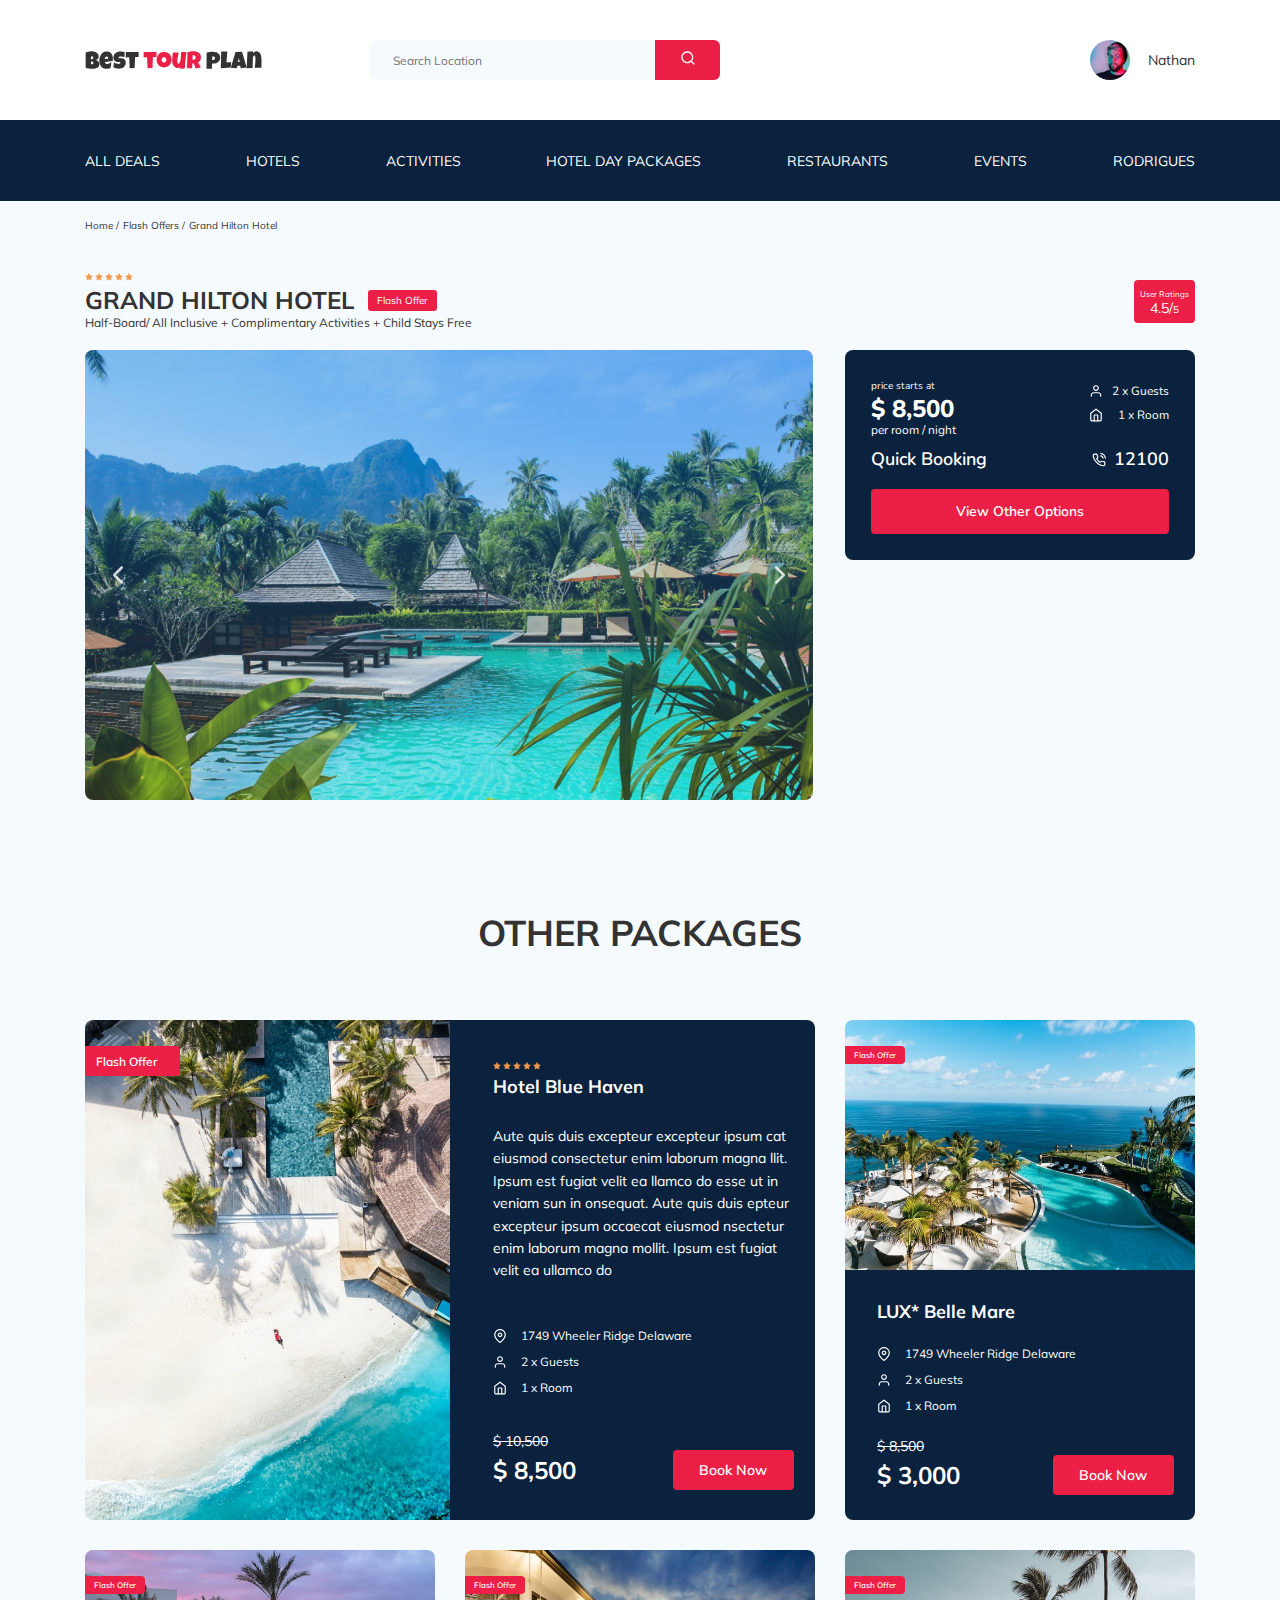
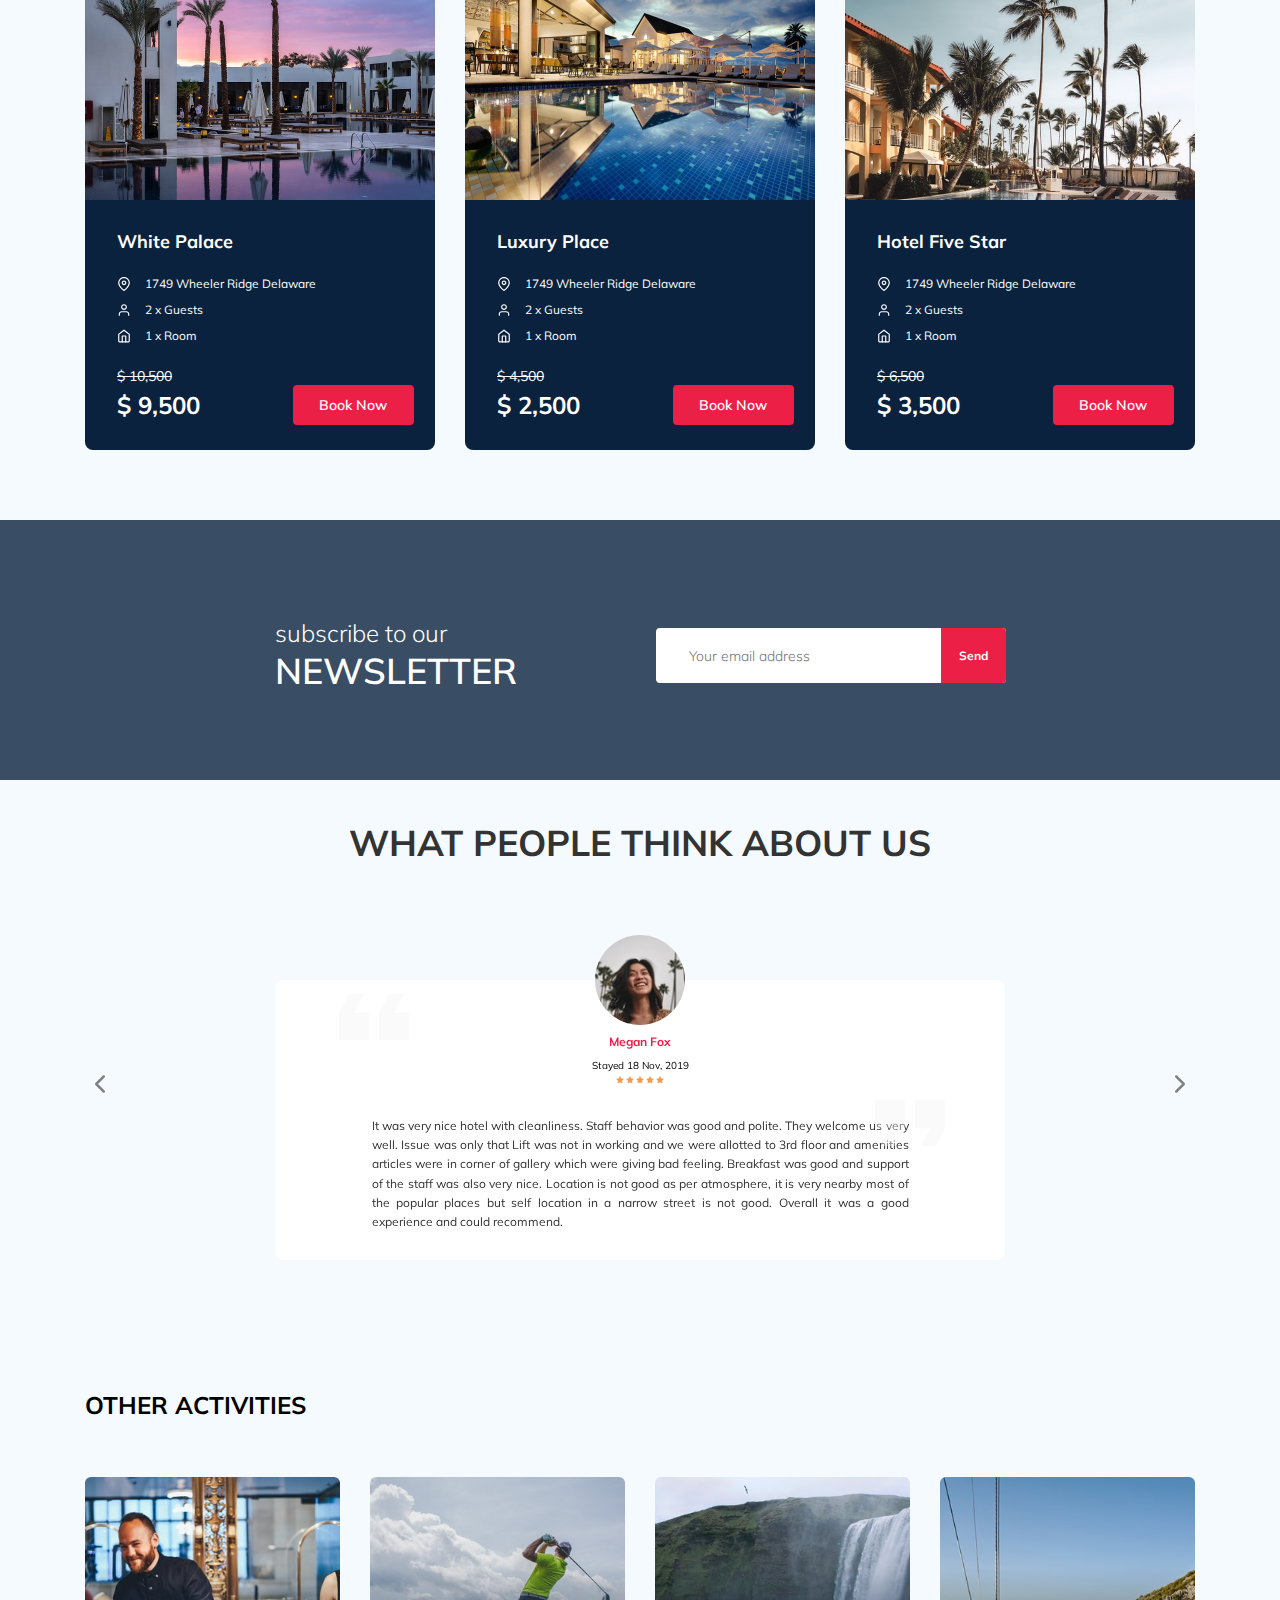
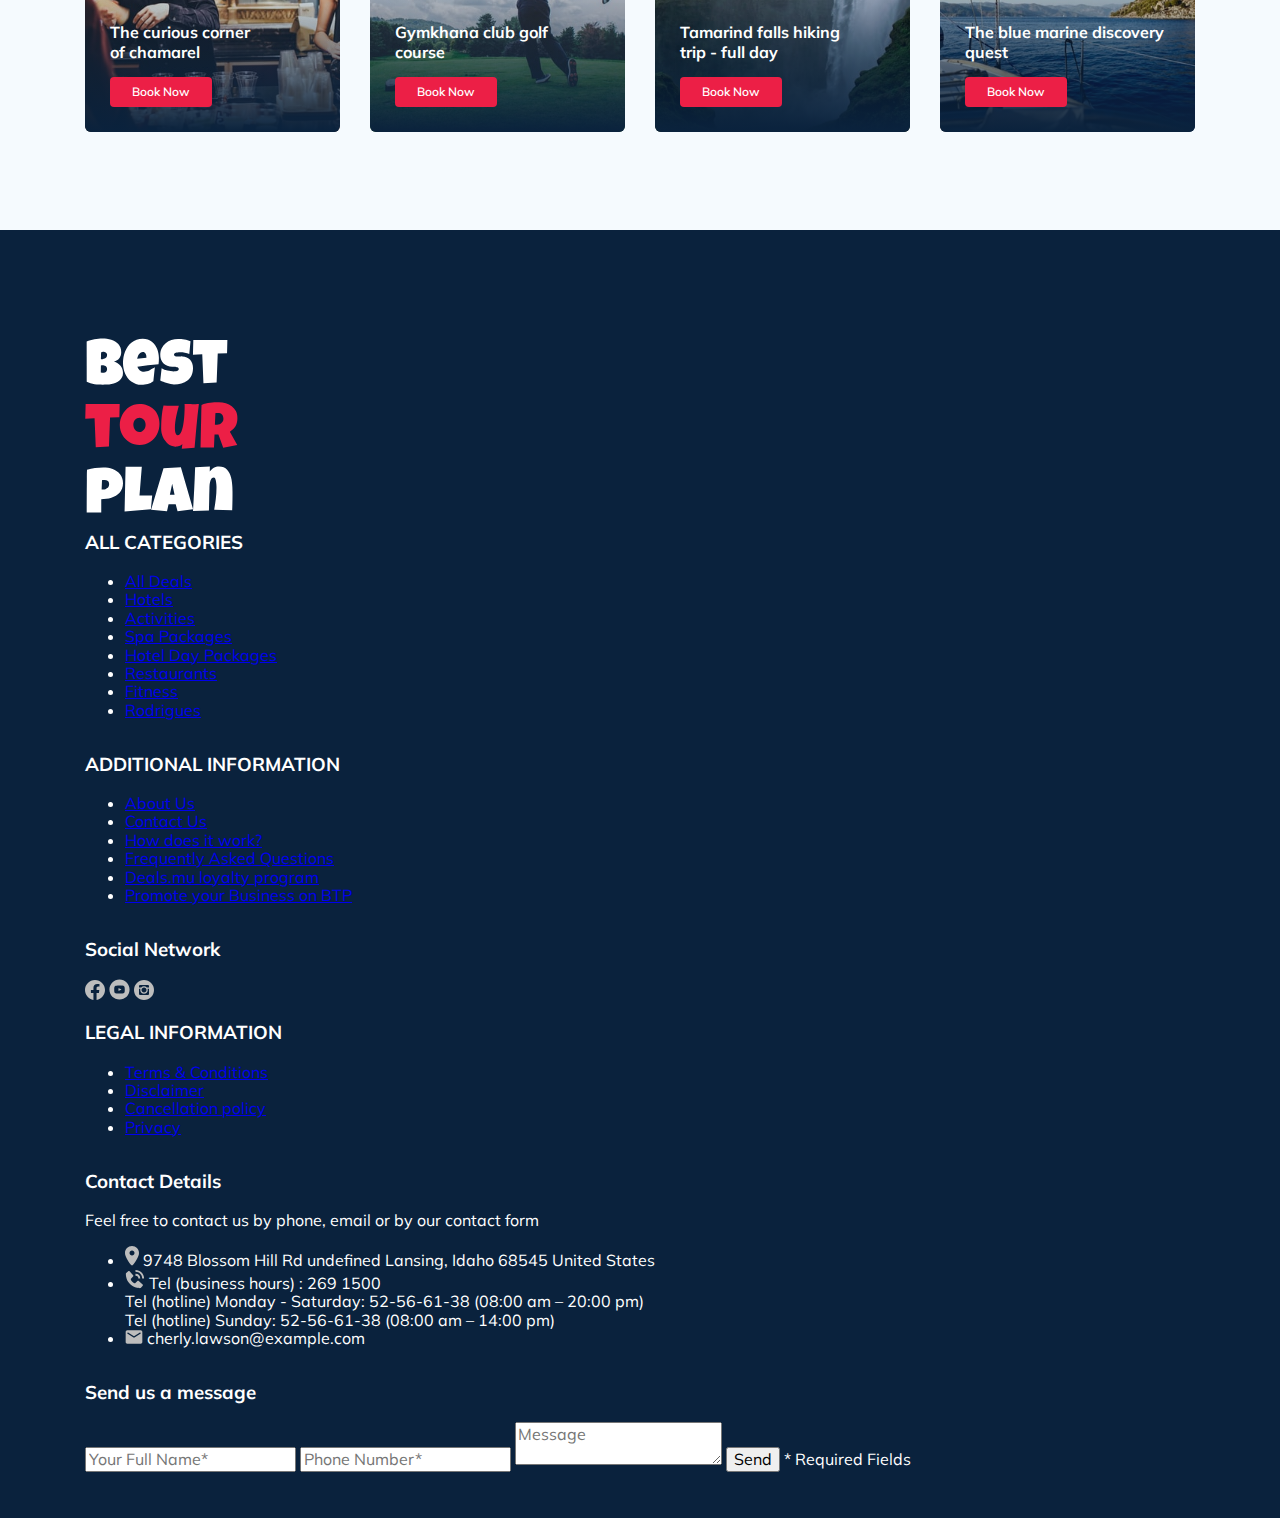
==== index.html @ 9439c0d5 "create: hoverable menu links on desktop" ====
<!DOCTYPE html>
<html lang="en">
  <head>
    <meta charset="UTF-8" />
    <meta name="viewport" content="width=device-width, initial-scale=1.0" />
    <title>Best Tour Plan - Hotel Booking</title>
    <link rel="preconnect" href="https://fonts.gstatic.com" />
    <link
      href="https://fonts.googleapis.com/css2?family=Mulish:wght@400;600;700&family=Nunito:wght@400;600;700;800&display=swap"
      rel="stylesheet"
    />
    <link rel="stylesheet" href="./css/swiper-bundle.min.css" />
    <link rel="stylesheet" href="./css/style.min.css" />
  </head>
  <body>
    <header class="navbar navbar_mobile_fixed">
      <div class="container">
        <div class="navbar-top">
          <a href="#" class="logo">
            <img
              src="./img/horizontal-logo.svg"
              alt="Logo: Best tour plan"
              class="logo__img"
            />
          </a>

          <form action="#" class="search navbar__search navbar__search_mobile_hidden">
            <input
              type="text"
              class="search__input"
              placeholder="Search Location"
            />
            <button class="search__button">
              <img src="./img/search.svg" alt="Icon: search" />
            </button>
          </form>

          <a href="#" class="user navbar__user navbar__user_mobile_hidden">
            <img
              src="./img/user-avatar.jpg"
              alt="avatar: Nathan"
              class="user__avatar"
            />
            <span class="user__name">Nathan</span>
          </a>
          <!-- /.user -->

          <button class="menu-button navbar-top__menu-button">
            <span class="menu-button__line"></span>
            <span class="menu-button__line"></span>
            <span class="menu-button__line"></span>
          </button>
        </div>
        <!-- /.navbar-top -->
      </div>
      <!-- /.container -->

      <div class="navbar-bottom">
        <div class="container">
          <ul class="navbar-menu">
            <li class="navbar-menu__item navbar-menu__item_mobile_visible">
              <a href="#" class="user navbar__user navbar__user_mobile_visible">
                <img
                  src="./img/user-avatar.jpg"
                  alt="avatar: Nathan"
                  class="user__avatar"
                />
                <span class="user__name">Nathan</span>
              </a>
            </li>
            <li class="navbar-menu__item navbar-menu__item_mobile_visible">
              <form action="#" class="search navbar__search navbar__search_mobile_visible">
                <input
                  type="text"
                  class="search__input"
                  placeholder="Search Location"
                />
                <button class="search__button">
                  <img src="./img/search.svg" alt="Icon: search" />
                </button>
              </form>
            </li>
            <li class="navbar-menu__item navbar-menu__item_hoverable">
              <a href="#" class="navbar-menu__link">All Deals</a>
            </li>
            <li class="navbar-menu__item navbar-menu__item_hoverable">
              <a href="#" class="navbar-menu__link">Hotels</a>
            </li>
            <li class="navbar-menu__item navbar-menu__item_hoverable">
              <a href="#" class="navbar-menu__link">Activities</a>
            </li>
            <li class="navbar-menu__item navbar-menu__item_hoverable">
              <a href="#" class="navbar-menu__link">Hotel Day Packages</a>
            </li>
            <li class="navbar-menu__item navbar-menu__item_hoverable">
              <a href="#" class="navbar-menu__link">Restaurants</a>
            </li>
            <li class="navbar-menu__item navbar-menu__item_hoverable">
              <a href="#" class="navbar-menu__link">Events</a>
            </li>
            <li class="navbar-menu__item navbar-menu__item_hoverable">
              <a href="#" class="navbar-menu__link">Rodrigues</a>
            </li>
          </ul>
        </div>
        <!-- /.container -->
      </div>
      <!-- /.navbar-bottom -->
    </header>

    <nav class="breadcrumb">
      <div class="container">
        <ul class="breadcrumb-list">
          <li class="breadcrumb-list__item">
            <a href="#" class="breadcrumb-list__link">Home</a>
          </li>
          <li class="breadcrumb-list__item">
            <a href="#" class="breadcrumb-list__link">Flash Offers</a>
          </li>
          <li class="breadcrumb-list__item">Grand Hilton Hotel</li>
        </ul>
      </div>
      <!-- /.container -->
    </nav>
    <!-- /.breadcrumb -->
    <section class="hotel">
      <div class="container">
        <div class="hotel-info">
          <div class="hotel-info__text">
            <div class="hotel-wrapper">
              <div class="stars hotel__stars">
                <img class="star" src="./img/star.svg" alt="star" />
                <img class="star" src="./img/star.svg" alt="star" />
                <img class="star" src="./img/star.svg" alt="star" />
                <img class="star" src="./img/star.svg" alt="star" />
                <img class="star" src="./img/star.svg" alt="star" />
              </div>
              <h1 class="hotel-name hotel-info__name">GRAND HILTON HOTEL</h1>
              <span class="offer hotel-info__offer">Flash Offer</span>
            </div>
            <!-- /.hotel-wrapper -->
            <p class="hotel-description hotel-info__description">
              Half-Board/ All Inclusive + Complimentary Activities + Child Stays
              Free
            </p>
          </div>
          <!-- /.hotel-info__text -->
          <div class="rating hotel-info__rating">
            <span class="rating__text">User Ratings</span>
            <span class="rating__counter">
              4.5/<span class="rating__counter-total">5</span>
            </span>
          </div>
          <!-- /.hotel-info__rating -->
        </div>
        <!-- /.hotel-info -->
        <div class="hotel-grid">
          <div class="swiper-container hotel-slider">
            <div class="swiper-wrapper">
              <div class="swiper-slide hotel-slider__item">
                <img
                  class="hotel-slider__item-img"
                  src="./img/hotel-slider/slide-1.jpg"
                  alt="slide"
                />
              </div>
              <div class="swiper-slide hotel-slider__item">
                <img
                  class="hotel-slider__item-img"
                  src="./img/hotel-slider/slide-2.jpg"
                  alt="slide"
                />
              </div>
              <div class="swiper-slide hotel-slider__item">
                <img
                  class="hotel-slider__item-img"
                  src="./img/hotel-slider/slide-3.jpg"
                  alt="slide"
                />
              </div>
              <div class="swiper-slide hotel-slider__item">
                <img
                  class="hotel-slider__item-img"
                  src="./img/hotel-slider/slide-4.jpg"
                  alt="slide"
                />
              </div>
              <div class="swiper-slide hotel-slider__item">
                <img
                  class="hotel-slider__item-img"
                  src="./img/hotel-slider/slide-5.jpg"
                  alt="slide"
                />
              </div>
              <div class="swiper-slide hotel-slider__item">
                <img
                  class="hotel-slider__item-img"
                  src="./img/hotel-slider/slide-6.jpg"
                  alt="slide"
                />
              </div>
            </div>
            <!-- /.swiper-wrapper -->

            <button
              class="hotel-slider__button hotel-slider__button-prev"
            ></button>
            <button
              class="hotel-slider__button hotel-slider__button-next"
            ></button>
          </div>
          <!-- /.swiper-container -->
          <div class="hotel-right">
            <div class="booking">
              <div class="booking__info">
                <div class="booking__price">
                  <span class="booking__start">price starts at</span>
                  <strong class="booking__pricetag">$ 8,500</strong>
                  <span class="booking__per-room">per room / night</span>
                </div>
                <!-- /.booking-price -->
                <div class="booking__room">
                  <div class="booking__text">
                    <img
                      src="./img/user.svg"
                      alt="Icon: user"
                      class="booking__icon"
                    />
                    <span class="booking__description">2 x Guests</span>
                  </div>
                  <div class="booking__text">
                    <img
                      src="./img/home.svg"
                      alt="Icon: home"
                      class="booking__icon"
                    />
                    <span class="booking__description">1 x Room</span>
                  </div>
                </div>
                <!-- /.booking__room -->
              </div>
              <!-- /.booking__info -->
              <div class="booking__call-center">
                <span class="booking__heading">Quick Booking</span>
                <a class="booking__number" href="tel:12100">
                  <img src="./img/phone-call.svg" alt="Icon: phone" />
                  <span class="booking__num">12100</span>
                </a>
              </div>
              <!-- /.booking__call-center -->
              <button class="button booking__button">View Other Options</button>
            </div>
            <!-- /.booking -->
            <div class="map">
              <iframe
                class="map__frame"
                src="https://www.google.com/maps/embed?pb=!1m18!1m12!1m3!1d71614.91237402848!2d37.50552179828468!3d55.880604190937156!2m3!1f0!2f0!3f0!3m2!1i1024!2i768!4f13.1!3m3!1m2!1s0x46b5481b0f9c9949%3A0x1aa05ec2e60a61bf!2sDoubleTree%20by%20Hilton%20Hotel%20Moscow%20-%20Marina!5e0!3m2!1sru!2sru!4v1606244292845!5m2!1sru!2sru"
                allowfullscreen=""
                aria-hidden="false"
                tabindex="0"
              ></iframe>
            </div>
            <!-- /.map -->
          </div>
          <!-- /.hotel-right -->
        </div>
      </div>
      <!-- /.container -->
    </section>

    <section class="packages">
      <div class="container">
        <h2 class="packages__title">Other Packages</h2>
        <div class="packages__grid">
          <div class="package">
            <div class="package__view">
              <img
                src="./img/packages/package-1.jpg"
                alt="Image: package"
                class="package__image"
              />
            </div>
            <div class="package__info">
              <div class="package__top">
                <div class="stars package__stars">
                  <img class="star" src="./img/star.svg" alt="star" />
                  <img class="star" src="./img/star.svg" alt="star" />
                  <img class="star" src="./img/star.svg" alt="star" />
                  <img class="star" src="./img/star.svg" alt="star" />
                  <img class="star" src="./img/star.svg" alt="star" />
                </div>
                <!-- /.stars package__stars -->
                <h3 class="package__title">Hotel Blue Haven</h3>
                <p class="package__description">
                  Aute quis duis excepteur excepteur ipsum cat eiusmod
                  consectetur enim laborum magna llit. Ipsum est fugiat velit ea
                  llamco do esse ut in veniam sun in onsequat. Aute quis duis
                  epteur excepteur ipsum occaecat eiusmod nsectetur enim laborum
                  magna mollit. Ipsum est fugiat velit ea ullamco do
                </p>
              </div>
              <!-- /.package__top -->
              <div class="package__bottom">
                <div class="package__properties">
                  <div class="property">
                    <img
                      src="./img/map-pin.svg"
                      alt="Icon: map-pin"
                      class="property__icon"
                    />
                    <span class="property__description"
                      >1749 Wheeler Ridge Delaware</span
                    >
                  </div>
                  <div class="property">
                    <img
                      src="./img/user.svg"
                      alt="Icon: user"
                      class="property__icon"
                    />
                    <span class="property__description">2 x Guests</span>
                  </div>
                  <div class="property">
                    <img
                      src="./img/home.svg"
                      alt="Icon: home"
                      class="property__icon"
                    />
                    <span class="property__description">1 x Room</span>
                  </div>
                </div>
                <!-- /.package__properties -->
                <div class="package__prices">
                  <span class="package__pricetag-old">$ 10,500</span>
                  <span class="package__pricetag-new">$ 8,500</span>
                </div>
                <!-- /.package__prices -->
                <button class="package__button">Book Now</button>
              </div>
              <!-- /.package__bottom -->
            </div>
            <!-- /.package__info -->
            <span class="package__offer">Flash Offer</span>
          </div>
          <!-- /.package -->
          <div class="package">
            <div class="package__view package__view_small">
              <img
                src="./img/packages/package-2.jpg"
                alt="Image: package"
                class="package__image"
              />
            </div>
            <div class="package__info package__info_small">
              <div class="package__top">
                <div class="stars package__stars package__stars_small">
                  <img class="star" src="./img/star.svg" alt="star" />
                  <img class="star" src="./img/star.svg" alt="star" />
                  <img class="star" src="./img/star.svg" alt="star" />
                  <img class="star" src="./img/star.svg" alt="star" />
                  <img class="star" src="./img/star.svg" alt="star" />
                </div>
                <!-- /.stars package__stars -->
                <h3 class="package__title package__title_small">
                  LUX* Belle Mare
                </h3>
                <p class="package__description package__description_small">
                  some example text
                </p>
              </div>
              <!-- /.package__top -->
              <div class="package__bottom">
                <div class="package__properties package__properties_small">
                  <div class="property">
                    <img
                      src="./img/map-pin.svg"
                      alt="Icon: map-pin"
                      class="property__icon"
                    />
                    <span class="property__description"
                      >1749 Wheeler Ridge Delaware</span
                    >
                  </div>
                  <div class="property">
                    <img
                      src="./img/user.svg"
                      alt="Icon: user"
                      class="property__icon"
                    />
                    <span class="property__description">2 x Guests</span>
                  </div>
                  <div class="property">
                    <img
                      src="./img/home.svg"
                      alt="Icon: home"
                      class="property__icon"
                    />
                    <span class="property__description">1 x Room</span>
                  </div>
                </div>
                <!-- /.package__properties -->
                <div class="package__prices">
                  <span class="package__pricetag-old">$ 8,500</span>
                  <span class="package__pricetag-new">$ 3,000</span>
                </div>
                <!-- /.package__prices -->
                <button class="package__button">Book Now</button>
              </div>
              <!-- /.package__bottom -->
            </div>
            <!-- /.package__info -->
            <span class="package__offer package__offer_small">Flash Offer</span>
          </div>
          <!-- /.package -->
          <div class="package">
            <div class="package__view package__view_small">
              <img
                src="./img/packages/package-3.jpg"
                alt="Image: package"
                class="package__image"
              />
            </div>
            <div class="package__info package__info_small">
              <div class="package__top">
                <div class="stars package__stars package__stars_small">
                  <img class="star" src="./img/star.svg" alt="star" />
                  <img class="star" src="./img/star.svg" alt="star" />
                  <img class="star" src="./img/star.svg" alt="star" />
                  <img class="star" src="./img/star.svg" alt="star" />
                  <img class="star" src="./img/star.svg" alt="star" />
                </div>
                <!-- /.stars package__stars -->
                <h3 class="package__title package__title_small">
                  White Palace
                </h3>
                <p class="package__description package__description_small">
                  some example text
                </p>
              </div>
              <!-- /.package__top -->
              <div class="package__bottom">
                <div class="package__properties package__properties_small">
                  <div class="property">
                    <img
                      src="./img/map-pin.svg"
                      alt="Icon: map-pin"
                      class="property__icon"
                    />
                    <span class="property__description"
                      >1749 Wheeler Ridge Delaware</span
                    >
                  </div>
                  <div class="property">
                    <img
                      src="./img/user.svg"
                      alt="Icon: user"
                      class="property__icon"
                    />
                    <span class="property__description">2 x Guests</span>
                  </div>
                  <div class="property">
                    <img
                      src="./img/home.svg"
                      alt="Icon: home"
                      class="property__icon"
                    />
                    <span class="property__description">1 x Room</span>
                  </div>
                </div>
                <!-- /.package__properties -->
                <div class="package__prices">
                  <span class="package__pricetag-old">$ 10,500</span>
                  <span class="package__pricetag-new">$ 9,500</span>
                </div>
                <!-- /.package__prices -->
                <button class="package__button">Book Now</button>
              </div>
              <!-- /.package__bottom -->
            </div>
            <!-- /.package__info -->
            <span class="package__offer package__offer_small">Flash Offer</span>
          </div>
          <!-- /.package -->
          <div class="package">
            <div class="package__view package__view_small">
              <img
                src="./img/packages/package-4.jpg"
                alt="Image: package"
                class="package__image"
              />
            </div>
            <div class="package__info package__info_small">
              <div class="package__top">
                <div class="stars package__stars package__stars_small">
                  <img class="star" src="./img/star.svg" alt="star" />
                  <img class="star" src="./img/star.svg" alt="star" />
                  <img class="star" src="./img/star.svg" alt="star" />
                  <img class="star" src="./img/star.svg" alt="star" />
                  <img class="star" src="./img/star.svg" alt="star" />
                </div>
                <!-- /.stars package__stars -->
                <h3 class="package__title package__title_small">
                  Luxury Place
                </h3>
                <p class="package__description package__description_small">
                  some example text
                </p>
              </div>
              <!-- /.package__top -->
              <div class="package__bottom">
                <div class="package__properties package__properties_small">
                  <div class="property">
                    <img
                      src="./img/map-pin.svg"
                      alt="Icon: map-pin"
                      class="property__icon"
                    />
                    <span class="property__description"
                      >1749 Wheeler Ridge Delaware</span
                    >
                  </div>
                  <div class="property">
                    <img
                      src="./img/user.svg"
                      alt="Icon: user"
                      class="property__icon"
                    />
                    <span class="property__description">2 x Guests</span>
                  </div>
                  <div class="property">
                    <img
                      src="./img/home.svg"
                      alt="Icon: home"
                      class="property__icon"
                    />
                    <span class="property__description">1 x Room</span>
                  </div>
                </div>
                <!-- /.package__properties -->
                <div class="package__prices">
                  <span class="package__pricetag-old">$ 4,500</span>
                  <span class="package__pricetag-new">$ 2,500</span>
                </div>
                <!-- /.package__prices -->
                <button class="package__button">Book Now</button>
              </div>
              <!-- /.package__bottom -->
            </div>
            <!-- /.package__info -->
            <span class="package__offer package__offer_small">Flash Offer</span>
          </div>
          <!-- /.package -->
          <div class="package">
            <div class="package__view package__view_small">
              <img
                src="./img/packages/package-5.jpg"
                alt="Image: package"
                class="package__image"
              />
            </div>
            <div class="package__info package__info_small">
              <div class="package__top">
                <div class="stars package__stars package__stars_small">
                  <img class="star" src="./img/star.svg" alt="star" />
                  <img class="star" src="./img/star.svg" alt="star" />
                  <img class="star" src="./img/star.svg" alt="star" />
                  <img class="star" src="./img/star.svg" alt="star" />
                  <img class="star" src="./img/star.svg" alt="star" />
                </div>
                <!-- /.stars package__stars -->
                <h3 class="package__title package__title_small">
                  Hotel Five Star
                </h3>
                <p class="package__description package__description_small">
                  some example text
                </p>
              </div>
              <!-- /.package__top -->
              <div class="package__bottom">
                <div class="package__properties package__properties_small">
                  <div class="property">
                    <img
                      src="./img/map-pin.svg"
                      alt="Icon: map-pin"
                      class="property__icon"
                    />
                    <span class="property__description"
                      >1749 Wheeler Ridge Delaware</span
                    >
                  </div>
                  <div class="property">
                    <img
                      src="./img/user.svg"
                      alt="Icon: user"
                      class="property__icon"
                    />
                    <span class="property__description">2 x Guests</span>
                  </div>
                  <div class="property">
                    <img
                      src="./img/home.svg"
                      alt="Icon: home"
                      class="property__icon"
                    />
                    <span class="property__description">1 x Room</span>
                  </div>
                </div>
                <!-- /.package__properties -->
                <div class="package__prices">
                  <span class="package__pricetag-old">$ 6,500</span>
                  <span class="package__pricetag-new">$ 3,500</span>
                </div>
                <!-- /.package__prices -->
                <button class="package__button">Book Now</button>
              </div>
              <!-- /.package__bottom -->
            </div>
            <!-- /.package__info -->
            <span class="package__offer package__offer_small">Flash Offer</span>
          </div>
          <!-- /.package -->
        </div>
        <!-- /.packages-grid -->
      </div>
      <!-- /.container -->
    </section>

    <section
      class="newsletter"
      data-parallax="scroll"
      data-image-src="./img/newsletter-bg.jpg"
    >
      <div class="newsletter-wrapper">
        <h2 class="newsletter-title">
          subscribe to our
          <span class="newsletter-title__strong">Newsletter</span>
        </h2>

        <form action="#" class="subscribe newsletter__subscribe">
          <input
            type="text"
            class="subscribe__input"
            placeholder="Your email address"
          />
          <button class="subscribe__button">Send</button>
        </form>
      </div>
      <!-- /.newsletter-wrapper -->
    </section>

    <section class="reviews">
      <div class="container">
        <h2 class="reviews__title">What people think about us</h2>
        <div class="swiper-container reviews-slider">
          <div class="swiper-wrapper">
            <div class="swiper-slide">
              <div class="reviews-slider__item">
                <div class="reviews-slider__profile">
                  <img
                    src="./img/reviews-avatars/review-avatar-1.jpg"
                    alt="Photo: Megan Fox"
                    class="reviews-slider__avatar"
                  />
                  <h3 class="reviews-slider__username">Megan Fox</h3>
                  <span class="reviews-slider__date">Stayed 18 Nov, 2019</span>
                  <div class="reviews-slider__rating">
                    <img class="star" src="./img/star.svg" alt="star" />
                    <img class="star" src="./img/star.svg" alt="star" />
                    <img class="star" src="./img/star.svg" alt="star" />
                    <img class="star" src="./img/star.svg" alt="star" />
                    <img class="star" src="./img/star.svg" alt="star" />
                  </div>
                  <!-- /.reviews-slider__rating -->
                </div>
                <!-- /.reviews-slider__profile -->
                <p class="reviews-slider__text">
                  It was very nice hotel with cleanliness. Staff behavior was
                  good and polite. They welcome us very well. Issue was only
                  that Lift was not in working and we were allotted to 3rd floor
                  and amenities articles were in corner of gallery which were
                  giving bad feeling. Breakfast was good and support of the
                  staff was also very nice. Location is not good as per
                  atmosphere, it is very nearby most of the popular places but
                  self location in a narrow street is not good. Overall it was a
                  good experience and could recommend.
                </p>
              </div>
              <!-- /.reviews-slider__item -->
            </div>
            <!-- /.swiper-slide -->
            <div class="swiper-slide">
              <div class="reviews-slider__item">
                <div class="reviews-slider__profile">
                  <img
                    src="./img/reviews-avatars/review-avatar-2.jpg"
                    alt="Photo: John Doe"
                    class="reviews-slider__avatar"
                  />
                  <h3 class="reviews-slider__username">John Doe</h3>
                  <span class="reviews-slider__date">Stayed 19 Jan, 1879</span>
                  <div class="reviews-slider__rating">
                    <img class="star" src="./img/star.svg" alt="star" />
                    <img class="star" src="./img/star.svg" alt="star" />
                    <img class="star" src="./img/star.svg" alt="star" />
                    <img class="star" src="./img/star.svg" alt="star" />
                    <img class="star" src="./img/star.svg" alt="star" />
                  </div>
                  <!-- /.reviews-slider__rating -->
                </div>
                <!-- /.reviews-slider__profile -->
                <p class="reviews-slider__text">
                  Lorem ipsum dolor sit amet consectetur adipisicing elit. Ea
                  consequuntur aliquam officia? Aperiam nostrum illo ducimus
                  placeat facere excepturi consequatur quidem, non omnis dolorum
                  asperiores, libero fugit aut neque sit.
                </p>
              </div>
              <!-- /.reviews-slider__item -->
            </div>
            <!-- /.swiper-slide -->
            <div class="swiper-slide">
              <div class="reviews-slider__item">
                <div class="reviews-slider__profile">
                  <img
                    src="./img/reviews-avatars/review-avatar-3.jpg"
                    alt="Photo: Jane Doe"
                    class="reviews-slider__avatar"
                  />
                  <h3 class="reviews-slider__username">Jane Doe</h3>
                  <span class="reviews-slider__date">Stayed 01 Apr, 2017</span>
                  <div class="reviews-slider__rating">
                    <img class="star" src="./img/star.svg" alt="star" />
                    <img class="star" src="./img/star.svg" alt="star" />
                    <img class="star" src="./img/star.svg" alt="star" />
                    <img class="star" src="./img/star.svg" alt="star" />
                    <img class="star" src="./img/star.svg" alt="star" />
                  </div>
                  <!-- /.reviews-slider__rating -->
                </div>
                <!-- /.reviews-slider__profile -->
                <p class="reviews-slider__text">
                  Lorem ipsum dolor sit amet consectetur adipisicing elit. Ab,
                  non numquam illum ex optio facere nulla expedita error laborum
                  dolor eligendi adipisci eius, quidem, cumque amet. Fugit quos,
                  nihil totam fuga, rerum, exercitationem necessitatibus sequi
                  et blanditiis itaque asperiores facilis. Fuga, fugiat! Et
                  consectetur doloribus voluptate reprehenderit. Hic, ipsum.
                  Velit modi quas aperiam debitis natus, doloremque dolore
                  facilis repellendus aspernatur libero accusamus corporis
                  ducimus alias? Velit reprehenderit sapiente quod soluta minus
                  rem explicabo ducimus provident incidunt similique quidem
                  perspiciatis laborum maiores aspernatur, ad accusamus officia
                  libero beatae distinctio, iusto assumenda voluptatibus? Vel
                  illo autem cum error corrupti velit animi tempora.
                </p>
              </div>
              <!-- /.reviews-slider__item -->
            </div>
            <!-- /.swiper-slide -->
          </div>
          <!-- /.swiper-wrapper -->

          <button
            class="reviews-slider__button reviews-slider__button-prev"
          ></button>
          <button
            class="reviews-slider__button reviews-slider__button-next"
          ></button>
        </div>
        <!-- /.reviews-slider -->
      </div>
      <!-- /.container -->
    </section>

    <section class="activities">
      <div class="container">
        <h2 class="activities__title">Other Activities</h2>
        <div class="activities-wrapper">
          <div class="card activities__card">
            <img
              src="./img/activities/activity-1.jpg"
              alt="Activity"
              class="card__image"
            />
            <h3 class="card__title">The curious corner<br />of chamarel</h3>
            <button class="card__button">Book Now</button>
          </div>
          <!-- /.card -->
          <div class="card activities__card">
            <img
              src="./img/activities/activity-2.jpg"
              alt="Activity"
              class="card__image"
            />
            <h3 class="card__title">Gymkhana club golf<br />course</h3>
            <button class="card__button">Book Now</button>
          </div>
          <!-- /.card -->
          <div class="card activities__card">
            <img
              src="./img/activities/activity-3.jpg"
              alt="Activity"
              class="card__image"
            />
            <h3 class="card__title">
              Tamarind falls hiking<br />trip - full day
            </h3>
            <button class="card__button">Book Now</button>
          </div>
          <!-- /.card -->
          <div class="card activities__card">
            <img
              src="./img/activities/activity-4.jpg"
              alt="Activity"
              class="card__image"
            />
            <h3 class="card__title">The blue marine discovery<br />quest</h3>
            <button class="card__button">Book Now</button>
          </div>
          <!-- /.card -->
        </div>
      </div>
      <!-- /.container -->
    </section>

    <footer class="footer">
      <div class="container">
        <div class="footer-wrapper">
          <img
            src="./img/footer/vertical-logo.svg"
            alt="Logo: Best tour plan"
            class="footer__logo"
          />
          <div class="footer__list footer__categories">
            <h3 class="footer__title">ALL CATEGORIES</h3>
            <ul class="footer__ul">
              <li class="footer__item">
                <a href="#" class="footer__link">All Deals</a>
              </li>
              <li class="footer__item">
                <a href="#" class="footer__link">Hotels</a>
              </li>
              <li class="footer__item">
                <a href="#" class="footer__link">Activities</a>
              </li>
              <li class="footer__item">
                <a href="#" class="footer__link">Spa Packages</a>
              </li>
              <li class="footer__item">
                <a href="#" class="footer__link">Hotel Day Packages</a>
              </li>
              <li class="footer__item">
                <a href="#" class="footer__link">Restaurants</a>
              </li>
              <li class="footer__item">
                <a href="#" class="footer__link">Fitness</a>
              </li>
              <li class="footer__item">
                <a href="#" class="footer__link">Rodrigues</a>
              </li>
            </ul>
          </div>
          <!-- /.footer__list -->
          <div class="footer__list footer__additional">
            <h3 class="footer__title">ADDITIONAL INFORMATION</h3>
            <ul class="footer__ul">
              <li class="footer__item">
                <a href="#" class="footer__link">About Us</a>
              </li>
              <li class="footer__item">
                <a href="#" class="footer__link">Contact Us</a>
              </li>
              <li class="footer__item">
                <a href="#" class="footer__link">How does it work?</a>
              </li>
              <li class="footer__item">
                <a href="#" class="footer__link">Frequently Asked Questions</a>
              </li>
              <li class="footer__item">
                <a href="#" class="footer__link">Deals.mu loyalty program</a>
              </li>
              <li class="footer__item">
                <a href="#" class="footer__link"
                  >Promote your Business on BTP</a
                >
              </li>
            </ul>
          </div>
          <!-- /.footer__list -->
          <div class="footer__social-network footer__social">
            <h3 class="footer__title footer__title_inline">Social Network</h3>
            <div class="footer__social-links">
              <a href="#" class="footer__link">
                <img
                  src="./img/footer/fb.svg"
                  alt="Icon: Facebook"
                  class="footer__icon"
              /></a>
              <a href="#" class="footer__link">
                <img
                  src="./img/footer/yt.svg"
                  alt="Icon: YouTube"
                  class="footer__icon"
              /></a>
              <a href="#" class="footer__link">
                <img
                  src="./img/footer/inst.svg"
                  alt="Icon: Instagram"
                  class="footer__icon"
              /></a>
            </div>
          </div>
          <!-- /.footer__social-network -->
          <div class="footer__list footer__legal">
            <h3 class="footer__title">LEGAL INFORMATION</h3>
            <ul class="footer__ul">
              <li class="footer__item">
                <a href="#" class="footer__link">Terms & Conditions</a>
              </li>
              <li class="footer__item">
                <a href="#" class="footer__link">Disclaimer</a>
              </li>
              <li class="footer__item">
                <a href="#" class="footer__link">Cancellation policy</a>
              </li>
              <li class="footer__item">
                <a href="#" class="footer__link">Privacy</a>
              </li>
            </ul>
          </div>
          <!-- /.footer__list -->
          <div class="footer__contact-details">
            <h3 class="footer__title">Contact Details</h3>
            <p class="footer__text">
              Feel free to contact us by phone, email or by our contact form
            </p>
            <ul class="footer__ul">
              <li class="footer__item">
                <img src="./img/footer/map-marker.svg" alt="Icon: map marker" />
                9748 Blossom Hill Rd undefined Lansing, Idaho 68545 United
                States
              </li>
              <li class="footer__item">
                <img src="./img/footer/phone-call.svg" alt="Icon: phone call" />
                Tel (business hours) : 269 1500<br />
                Tel (hotline) Monday - Saturday: 52-56-61-38 (08:00 am – 20:00
                pm)<br />
                Tel (hotline) Sunday: 52-56-61-38 (08:00 am – 14:00 pm)
              </li>
              <li class="footer__item">
                <img src="./img/footer/mail.svg" alt="Icon: mail" />
                cherly.lawson@example.com
              </li>
            </ul>
          </div>
          <!-- /.footer__contact-details -->
          <div class="footer__contact-form">
            <h3 class="footer__title">Send us a message</h3>
            <form action="#" class="footer__form">
              <input
                type="text"
                class="input footer__input"
                placeholder="Your Full Name*"
              />
              <input
                type="text"
                class="input footer__input"
                placeholder="Phone Number*"
              />
              <textarea
                class="input footer__message"
                placeholder="Message"
              ></textarea>
              <button class="button footer__button">Send</button>
              <span class="footer__info">* Required Fields</span>
            </form>
          </div>
          <!-- /.footer__contact-form -->
        </div>
        <!-- /.footer-wrapper -->
      </div>
      <!-- /.container -->
    </footer>

    <script src="./js/swiper-bundle.min.js"></script>
    <script src="https://ajax.googleapis.com/ajax/libs/jquery/1.11.0/jquery.min.js"></script>
    <script src="./js/parallax.min.js"></script>
    <script src="./js/main.js"></script>
  </body>
</html>
---- css/style.min.css ----
*{box-sizing:border-box}body{font-family:'Mulish', sans-serif;color:#333;background-color:#F5FAFE}.container{max-width:1110px;margin:auto}button:hover{cursor:pointer}button:focus{outline:0}input:focus{outline:none}img{max-width:100%}.d-none{display:none !important}/*! normalize.css v8.0.1 | MIT License | github.com/necolas/normalize.css */html{line-height:1.15;-webkit-text-size-adjust:100%}body{margin:0}main{display:block}h1{font-size:2em;margin:0.67em 0}hr{box-sizing:content-box;height:0;overflow:visible}pre{font-family:monospace, monospace;font-size:1em}a{background-color:transparent}abbr[title]{border-bottom:none;text-decoration:underline;text-decoration:underline dotted}b,strong{font-weight:bolder}code,kbd,samp{font-family:monospace, monospace;font-size:1em}small{font-size:80%}sub,sup{font-size:75%;line-height:0;position:relative;vertical-align:baseline}sub{bottom:-0.25em}sup{top:-0.5em}img{border-style:none}button,input,optgroup,select,textarea{font-family:inherit;font-size:100%;line-height:1.15;margin:0}button,input{overflow:visible}button,select{text-transform:none}button,[type="button"],[type="reset"],[type="submit"]{-webkit-appearance:button}button::-moz-focus-inner,[type="button"]::-moz-focus-inner,[type="reset"]::-moz-focus-inner,[type="submit"]::-moz-focus-inner{border-style:none;padding:0}button:-moz-focusring,[type="button"]:-moz-focusring,[type="reset"]:-moz-focusring,[type="submit"]:-moz-focusring{outline:1px dotted ButtonText}fieldset{padding:0.35em 0.75em 0.625em}legend{box-sizing:border-box;color:inherit;display:table;max-width:100%;padding:0;white-space:normal}progress{vertical-align:baseline}textarea{overflow:auto}[type="checkbox"],[type="radio"]{box-sizing:border-box;padding:0}[type="number"]::-webkit-inner-spin-button,[type="number"]::-webkit-outer-spin-button{height:auto}[type="search"]{-webkit-appearance:textfield;outline-offset:-2px}[type="search"]::-webkit-search-decoration{-webkit-appearance:none}::-webkit-file-upload-button{-webkit-appearance:button;font:inherit}details{display:block}summary{display:list-item}template{display:none}[hidden]{display:none}.navbar{background-color:#ffffff}.navbar-top{display:flex;align-items:center;justify-content:space-between;padding-top:40px;padding-bottom:40px}.navbar-top__menu-button{display:none}.navbar__search{margin-right:auto;margin-left:108px}.navbar-bottom{background-color:#0A223D}.navbar-menu{list-style:none;margin:0;padding:31px 0;display:flex;align-items:center;justify-content:space-between;color:#fff}.navbar-menu__link{color:inherit;text-decoration:none;text-transform:uppercase;font-size:14px;line-height:18px}.navbar-menu__item_hoverable{position:relative}.navbar-menu__item_hoverable:after{content:'';position:absolute;left:0;bottom:-2px;height:1px;width:0;background-color:#fff;transition:width 250ms ease-in-out}.navbar-menu__item_hoverable:hover::after{width:100%}.navbar-menu__item_mobile_visible{display:none}.logo{width:177px;height:24px}.logo__img{height:inherit}.search{position:relative;border-radius:6px;overflow:hidden;height:40px}.search__input{width:350px;height:100%;background-color:#F5FAFE;padding-left:23px;padding-right:75px;border:none;font-size:12px;line-height:15px}.search__button{position:absolute;top:0;bottom:0;right:0;height:100%;width:65px;background-color:#EC1F46;border:none}.user{display:flex;align-items:center;text-decoration:none}.user__avatar{width:40px;height:40px;border-radius:50%;object-fit:cover}.user__name{margin-left:18px;font-size:14px;line-height:18px;color:#333}.navbar__search_mobile_visible,.navbar__user_mobile_visible{display:none}.breadcrumb-list{display:flex;align-items:center;list-style:none;margin:0;padding:18px 0}.breadcrumb-list__item{font-size:10px;line-height:13px}.breadcrumb-list__item:not(:last-child)::after{content:'/';margin-right:4px}.breadcrumb-list__link{text-decoration:none;color:inherit}.hotel{padding-top:23px;padding-bottom:70px}.hotel-info{display:flex;align-items:center;justify-content:space-between;padding-bottom:20px}.hotel-info__offer{margin-left:14px;margin-top:4px}.hotel-info__name{margin-top:4px;margin-bottom:0}.hotel-info__description{margin-top:0;margin-bottom:0}.hotel-name{font-size:24px;line-height:30px}.hotel-wrapper{display:flex;flex-wrap:wrap;align-items:center}.hotel-description{font-size:12px;line-height:15px}.hotel-grid{display:flex;justify-content:space-between}.hotel-right{display:flex;flex-direction:column;justify-content:space-between}.hotel-slider{width:728px;height:450px;margin:0;border-radius:8px;overflow:hidden}.hotel-slider__item{position:relative;width:100%;height:100%}.hotel-slider__item-img{width:100%;height:100%;object-fit:cover}.hotel-slider__item:after{content:'';position:absolute;width:100%;height:100%;top:0;right:0;bottom:0;left:0;z-index:5;background:linear-gradient(180deg, rgba(0,122,223,0.48) 0%, rgba(255,255,255,0.128) 100%)}.hotel-slider__button{position:absolute;top:50%;z-index:10;transform:translateY(-50%);height:30px;width:30px;border:none;background-color:transparent;background-repeat:no-repeat;background-position:center;background-size:10px}.hotel-slider__button-prev{left:18px;background-image:url("../img/arrow-prev.svg")}.hotel-slider__button-next{right:18px;background-image:url("../img/arrow-next.svg")}.stars{flex-basis:100%;display:flex}.star:not(:last-child){margin-right:2px}.offer{font-size:10px;line-height:13px;background-color:#EC1F46;padding:4px 9px;border-radius:3px;color:#fff}.rating{display:flex;flex-direction:column;align-items:center;padding:9px 6px 6px 6px;color:#fff;background-color:#EC1F46;border-radius:4px}.rating__text{font-size:8px;line-height:10px}.rating__counter{font-size:14px;line-height:18px}.rating__counter-total{font-size:10px;line-height:13px}.booking{padding:29px 26px 26px 26px;width:350px;font-family:"Nunito", sans-serif;border-radius:8px;background-color:#0A223D;color:#fff}.booking__info{display:flex;justify-content:space-between;margin-bottom:9px}.booking__price{display:flex;flex-direction:column}.booking__start{font-weight:normal;font-size:10px;line-height:14px}.booking__pricetag{font-weight:800;font-size:24px;line-height:33px}.booking__per-room{margin-top:-4px;font-weight:normal;font-size:12px;line-height:16px}.booking__room{min-width:80px;margin-top:4px}.booking__text{display:flex;align-items:center;justify-content:space-between;margin-bottom:8px;font-size:12px;line-height:16px}.booking__description{margin-left:9px}.booking__call-center{display:flex;justify-content:space-between;align-items:center;margin-bottom:17px;font-weight:600;font-size:18px;line-height:25px}.booking__number{display:flex;align-items:center;color:inherit;text-decoration:none}.booking__num{margin-left:8px}.booking__button{min-height:45px;width:100%;font-weight:600;font-size:14px;line-height:19px;border-radius:4px;background-color:#EC1F46;border:none;color:#fff}.map{width:350px;height:210px;border-radius:10px;overflow:hidden}.map__frame{width:100%;height:100%;border:0}.newsletter{position:relative;padding:98px 0 87px 0}.newsletter::before{content:'';position:absolute;top:0;right:0;bottom:0;left:0;width:100%;height:100%;background-color:rgba(10,34,61,0.8)}.newsletter-wrapper{position:relative;display:flex;align-items:center;justify-content:space-between;max-width:731px;margin:auto}.newsletter-title{margin:0;color:#fff;font-weight:300;font-size:24px;line-height:30px}.newsletter-title__strong{display:block;font-weight:600;font-size:36px;line-height:45px;text-transform:uppercase}.subscribe{position:relative;height:55px;width:350px;border-radius:4px;overflow:hidden}.subscribe__input{position:absolute;width:100%;height:100%;padding:18px 75px 18px 33px;font-weight:300;font-size:14px;line-height:18px;border:none;color:#BDBDBD}.subscribe__button{position:absolute;right:0;top:0;bottom:0;min-width:65px;font-weight:bold;font-size:12px;line-height:15px;border:none;background-color:#EC1F46;color:#fff}.reviews{padding:40px 0 70px 0}.reviews__title{margin-top:0;margin-bottom:70px;font-style:normal;font-weight:bold;font-size:36px;line-height:45px;text-align:center;text-transform:uppercase}.reviews-slider{position:relative}.reviews-slider__item{position:relative;display:flex;flex-direction:column;align-items:center;max-width:730px;margin:45px auto 0;padding:0 62px 30px;background-color:#fff;border-radius:8px}.reviews-slider__item:before{content:'';position:absolute;left:64px;top:13px;width:70px;height:47px;background-image:url(../img/quote-left.svg)}.reviews-slider__item:after{content:'';position:absolute;right:60px;top:119px;width:70px;height:47px;background-image:url(../img/quote-right.svg)}.reviews-slider__profile{display:flex;flex-direction:column;align-items:center;margin-top:-45px;margin-bottom:32px}.reviews-slider__avatar{width:90px;height:90px;margin-bottom:9px;border-radius:50%;object-fit:cover}.reviews-slider__username{margin-top:0;margin-bottom:10px;color:#EC1F46;font-style:normal;font-weight:bold;font-size:12px;line-height:15px}.reviews-slider__date{margin-bottom:4px;font-style:normal;font-weight:normal;font-size:10px;line-height:13px;color:#000000}.reviews-slider__rating{display:flex}.reviews-slider__text{max-width:537px;max-height:114px;overflow-y:auto;font-style:normal;font-weight:normal;font-size:12px;line-height:160%;text-align:justify;margin:auto}.reviews-slider__button{position:absolute;top:134px;z-index:2;height:30px;width:30px;border:none;background-size:10px;background-color:transparent;background-repeat:no-repeat;background-position:center}.reviews-slider__button-prev{left:0;background-image:url(../img/reviews-arrow-prev.svg)}.reviews-slider__button-next{right:0;background-image:url(../img/reviews-arrow-next.svg)}.activities{padding:60px 0 98px 0}.activities__title{margin-top:0;margin-bottom:57px;font-style:normal;font-weight:bold;font-size:24px;line-height:30px;text-transform:uppercase;color:#000000}.activities-wrapper{display:flex;justify-content:space-between}.card{position:relative;display:flex;flex-direction:column;align-items:start;justify-content:flex-end;padding:25px;height:255px;width:255px;border-radius:6px;overflow:hidden}.card:before{content:'';position:absolute;top:0;right:0;bottom:0;left:0;z-index:-1;width:100%;height:100%;background:linear-gradient(179.83deg, rgba(196,196,196,0) 35.34%, #0A223D 99.85%)}.card__image{position:absolute;top:0;left:0;z-index:-2;height:100%;width:100%;object-fit:cover}.card__title{margin-top:0;margin-bottom:15px;font-style:normal;font-weight:bold;font-size:16px;line-height:20px;color:#fff}.card__button{padding:7px 22px;font-style:normal;font-weight:600;font-size:12px;line-height:16px;border-radius:4px;border:none;background-color:#EC1F46;color:#fff}.packages{padding:40px 0 70px 0}.packages__title{margin-top:0;margin-bottom:65px;font-style:normal;font-weight:bold;font-size:36px;line-height:45px;text-align:center;text-transform:uppercase}.packages__grid{display:grid;grid-template:1fr 1fr / 1fr 1fr 1fr;gap:30px}.package{position:relative;display:flex;flex-wrap:wrap;height:500px;width:100%;border-radius:8px;overflow:hidden;color:#fff}.package:nth-child(1){grid-column:1 / 3}.package__view{flex-basis:50%;height:100%}.package__view_small{flex-basis:100%;height:50%}.package__image{height:100%;width:100%;object-fit:cover}.package__info{display:flex;flex-direction:column;justify-content:space-between;padding:42px 21px 30px 43px;flex-basis:50%;background-color:#0A223D}.package__info_small{padding:30px 21px 25px 32px;height:50%;flex-basis:100%}@media (max-width: 767px){.package__info_small{padding:20px !important}}.package__stars{margin-bottom:5px}.package__stars_small{display:none}.package__title{margin-top:0;margin-bottom:27px;font-style:normal;font-weight:bold;font-size:18px;line-height:23px}.package__title_small{margin-bottom:0 !important}.package__description{margin:0;font-style:normal;font-weight:normal;font-size:14px;line-height:160.6%}.package__description_small{display:none}.package__bottom{display:flex;flex-wrap:wrap;justify-content:space-between;align-items:flex-end}.package__properties{flex-basis:100%;margin-bottom:37px}.package__properties_small{margin-bottom:24px}.package__button{padding:11px 27px 10px 26px;font-style:normal;font-weight:600;font-size:14px;line-height:19px;color:#fff;background-color:#EC1F46;border-radius:4px;border:none}.package__prices{display:flex;flex-direction:column}.package__pricetag-old{margin-bottom:5px;font-style:normal;font-weight:normal;font-size:14px;line-height:18px;text-decoration-line:line-through}.package__pricetag-new{margin-bottom:5px;font-style:normal;font-weight:bold;font-size:24px;line-height:30px}.package__offer{position:absolute;left:0;top:26px;min-width:95px;padding:8px 12px 7px 11px;font-style:normal;font-weight:600;font-size:12px;line-height:15px;background-color:#EC1F46;border-radius:0px 4px 4px 0px}.package__offer_small{min-width:60px;padding:4px 9px;font-size:8px;line-height:10px}@media (max-width: 767px){.package__offer_small{top:23px !important}}.property{display:flex;align-items:center}.property:not(:last-child){margin-bottom:11px}.property__icon{margin-right:14px}.property__description{font-style:normal;font-weight:normal;font-size:12px;line-height:15px}.footer{padding:108px 0 46px 0;background-color:#0A223D;color:#fff}.footer-wrapper{display:grid}@media (max-width: 1199px){.container{max-width:960px}.hotel-slider{width:580px}.card{width:225px;height:225px}.card__title{font-size:14px}.package__description{font-size:13px}}@media (max-width: 991px){.container,.newsletter-wrapper{max-width:700px}.logo{width:132px;height:18px}.search__input{width:340px}.navbar-top{padding-top:30px;padding-bottom:30px}.navbar__search{margin-left:auto}.navbar-menu{padding-top:22px;padding-bottom:22px}.navbar-menu__link{font-size:12px;line-height:15px}.reviews{padding-bottom:60px}.reviews__title{margin-bottom:50px;font-size:30px;line-height:38px}.reviews-slider__button{top:157px}.reviews-slider__text{max-height:133px}.reviews-slider__item{max-width:580px}.reviews-slider__item:before{display:none}.reviews-slider__item:after{display:none}.hotel{padding-bottom:60px}.hotel-grid{flex-wrap:wrap}.hotel-slider{flex-basis:100%}.hotel-right{margin-top:30px;flex-basis:100%;flex-direction:row;justify-content:space-between}.booking{width:340px;padding-left:22px;padding-right:22px}.map{width:340px}.newsletter{padding:92px 0 93px 0}.activities-wrapper{flex-wrap:wrap}.activities__card:nth-child(-n+2){margin-bottom:20px}.card{width:339px;height:255px}.card__title{font-size:16px}.packages{padding:30px 0 60px 0}.packages__title{margin-bottom:50px;font-size:30px;line-height:38px}.packages__grid{grid-template:1fr 1fr 1fr / 1fr 1fr}.package__description{font-size:14px}}@media (max-width: 767px){.container{max-width:530px}body{padding-top:74px}.user__name{margin:10px 0 0 0;color:#fff}.navbar__user{flex-direction:column;justify-content:space-between;align-items:center}.navbar__search_mobile_hidden,.navbar__user_mobile_hidden{display:none}.navbar__search_mobile_visible,.navbar__user_mobile_visible{display:flex}.navbar_mobile_fixed{position:fixed;top:0;left:0;right:0;z-index:5}.navbar-bottom{display:none;position:fixed;left:0;right:0;bottom:0;top:74px}.navbar-bottom_visible{display:block}.navbar-menu{padding-top:31px;flex-direction:column}.navbar-menu__item_hoverable:after{display:none}.navbar-menu__item:not(:last-child){margin-bottom:20px}.navbar-menu__item_mobile_visible{display:list-item}.navbar-menu__item_mobile_visible:nth-child(1){margin-bottom:27px}.navbar-menu__item_mobile_visible:nth-child(2){margin-bottom:39px}.navbar-top{padding-top:28px;padding-bottom:28px}.navbar .menu-button{display:flex;align-items:center;justify-content:space-between;flex-direction:column;height:11px;width:16px;padding:0;border:none;background-color:#fff}.navbar .menu-button__line{width:16px;height:1px;background-color:#333}.stars{flex-basis:auto}.booking{flex-basis:100%}.map{flex-basis:100%;margin-top:20px}.hotel{padding-top:5px}.hotel-right{flex-wrap:wrap}.hotel-slider{height:350px}.hotel-name{flex-basis:100%}.hotel-wrapper{justify-content:space-between}.hotel-info__text{width:100%}.hotel-info__name{margin-top:10px}.hotel-info__rating{display:none}.hotel-info__offer{order:-1;margin-left:0;margin-top:0}.newsletter{padding:76px 0 83px 0}.newsletter-wrapper{max-width:530px;flex-direction:column;align-items:start}.newsletter-title{font-weight:300;font-size:20px;line-height:25px}.newsletter-title__strong{font-weight:600;font-size:30px;line-height:38px}.newsletter__subscribe{margin-top:37px}.reviews-slider__item{width:100%}.reviews-slider__button{transform:translateY(-50%);top:45px}.reviews-slider__button-prev{left:34px}.reviews-slider__button-next{right:34px}.activities__title{margin-bottom:36px}.card{width:100%}.card:nth-child(-n+3){margin-bottom:20px}.packages__grid{gap:20px}.package{height:420px}.package__info{padding:25px}.package__title{margin-bottom:12px}.package__description{font-size:12px}.package__pricetag-old{margin-bottom:2px;font-size:12px;line-height:15px}.package__pricetag-new{margin-bottom:0;font-size:20px;line-height:24px}.package__properties{margin-bottom:25px}.package__button{padding:9px 21px 9px 20px;font-size:12px;line-height:15px}.property:not(:last-child){margin-bottom:6px}.property__description{font-size:11px}}@media (max-width: 575px){.container,.newsletter-wrapper{max-width:400px}.logo{width:99px;height:14px}.navbar-bottom{top:70px}.search__input{width:245px}.subscribe{width:100%}.reviews{padding-bottom:50px}.reviews__title{font-size:18px;line-height:23px}.reviews-slider__item{padding-left:31px;padding-right:31px;padding-bottom:36px}.reviews-slider__text{text-align:left}.packages{padding:25px 0 50px 0}.packages__title{margin-bottom:40px}.packages__grid{grid-template:repeat(5, 1fr)/1fr;column-gap:0}.package{grid-column:1 / 2 !important}.package__view{flex-basis:100%;height:50%}.package__info{padding:30px 21px 25px 32px;height:50%;flex-basis:100%}}@media (max-width: 575px) and (max-width: 767px){.package__info{padding:20px !important}}@media (max-width: 575px){.package__title{margin-bottom:0 !important}.package__properties{margin-bottom:24px}.package__offer{min-width:60px;padding:4px 9px;font-size:8px;line-height:10px}}@media (max-width: 575px) and (max-width: 767px){.package__offer{top:23px !important}}@media (max-width: 575px){.package__stars{display:none}.package__description{display:none}}@media (min-width: 320px) and (max-width: 479px){.container,.newsletter-wrapper{max-width:280px}.hotel{padding-bottom:40px}.hotel-info{padding-bottom:38px}.hotel__stars{margin-right:16px}.hotel-right{margin-top:20px}.hotel-slider{height:179px}.hotel-slider__button{height:12px;width:12px;background-size:4px}.hotel-slider__button-prev{left:10px}.hotel-slider__button-next{right:10px}.booking{width:280px}.map{width:280px;height:173px}.subscribe__input{padding-left:20px}.reviews-slider__text{max-height:266px}.reviews__title{margin-left:auto;margin-right:auto;margin-bottom:42px;max-width:245px}.activities{padding:40px 0 60px 0}.activities__title{margin-bottom:36px;font-size:18px;line-height:23px}.packages__title{margin-bottom:30px;font-size:18px;line-height:23px}.newsletter-title__strong{margin-top:5px}}
/*# sourceMappingURL=style.min.css.map */
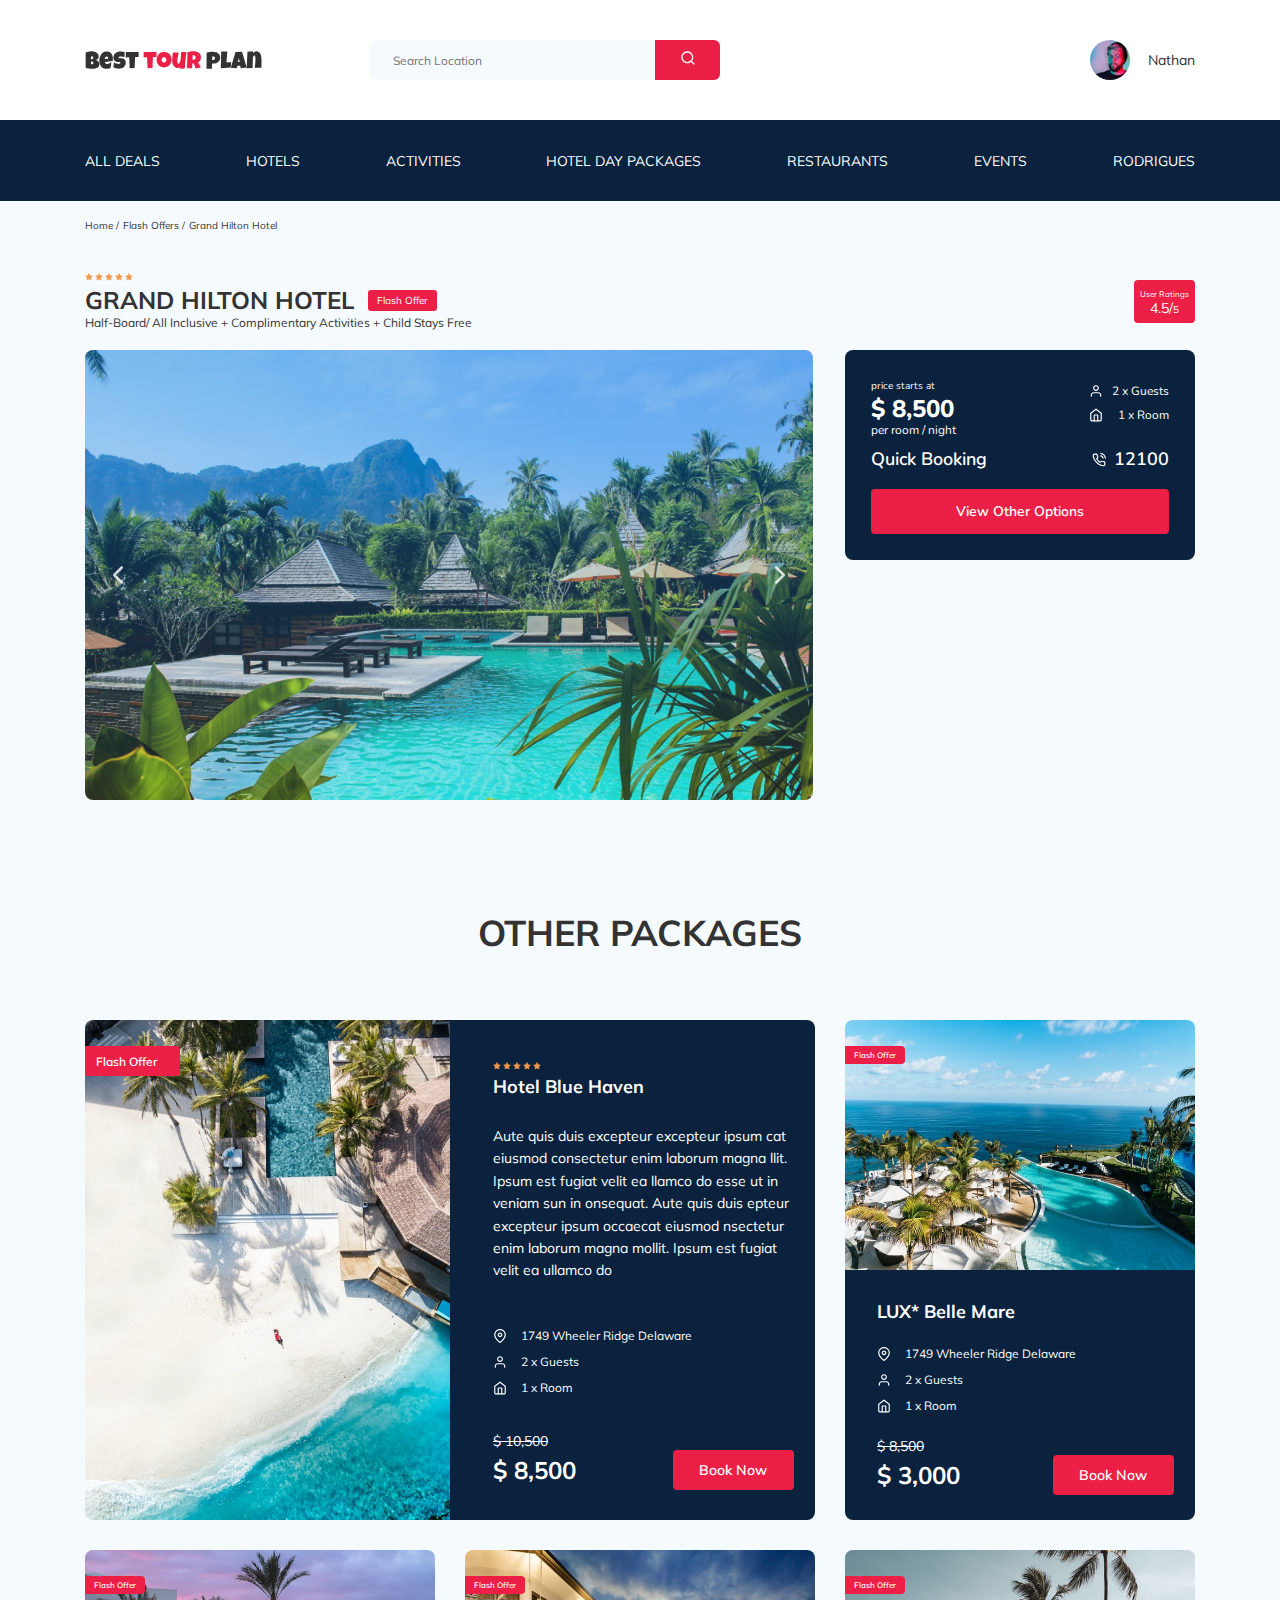
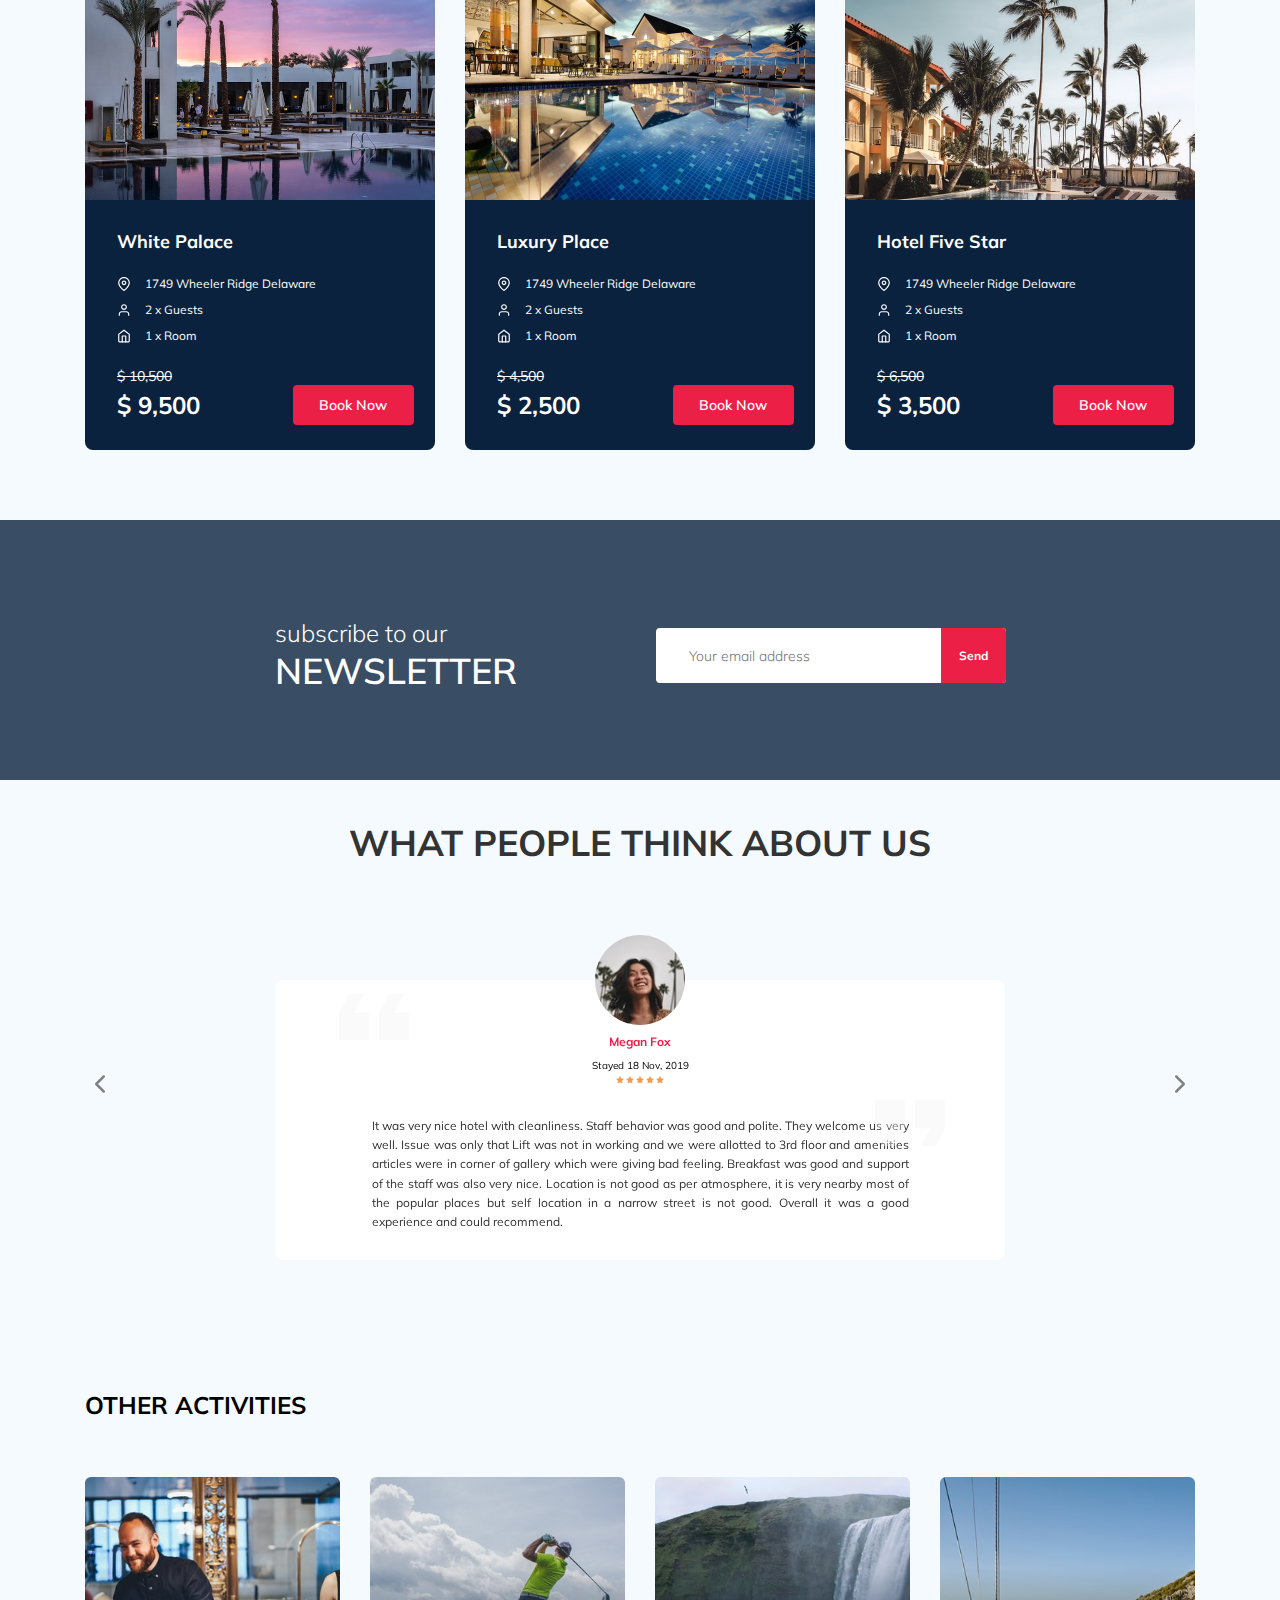
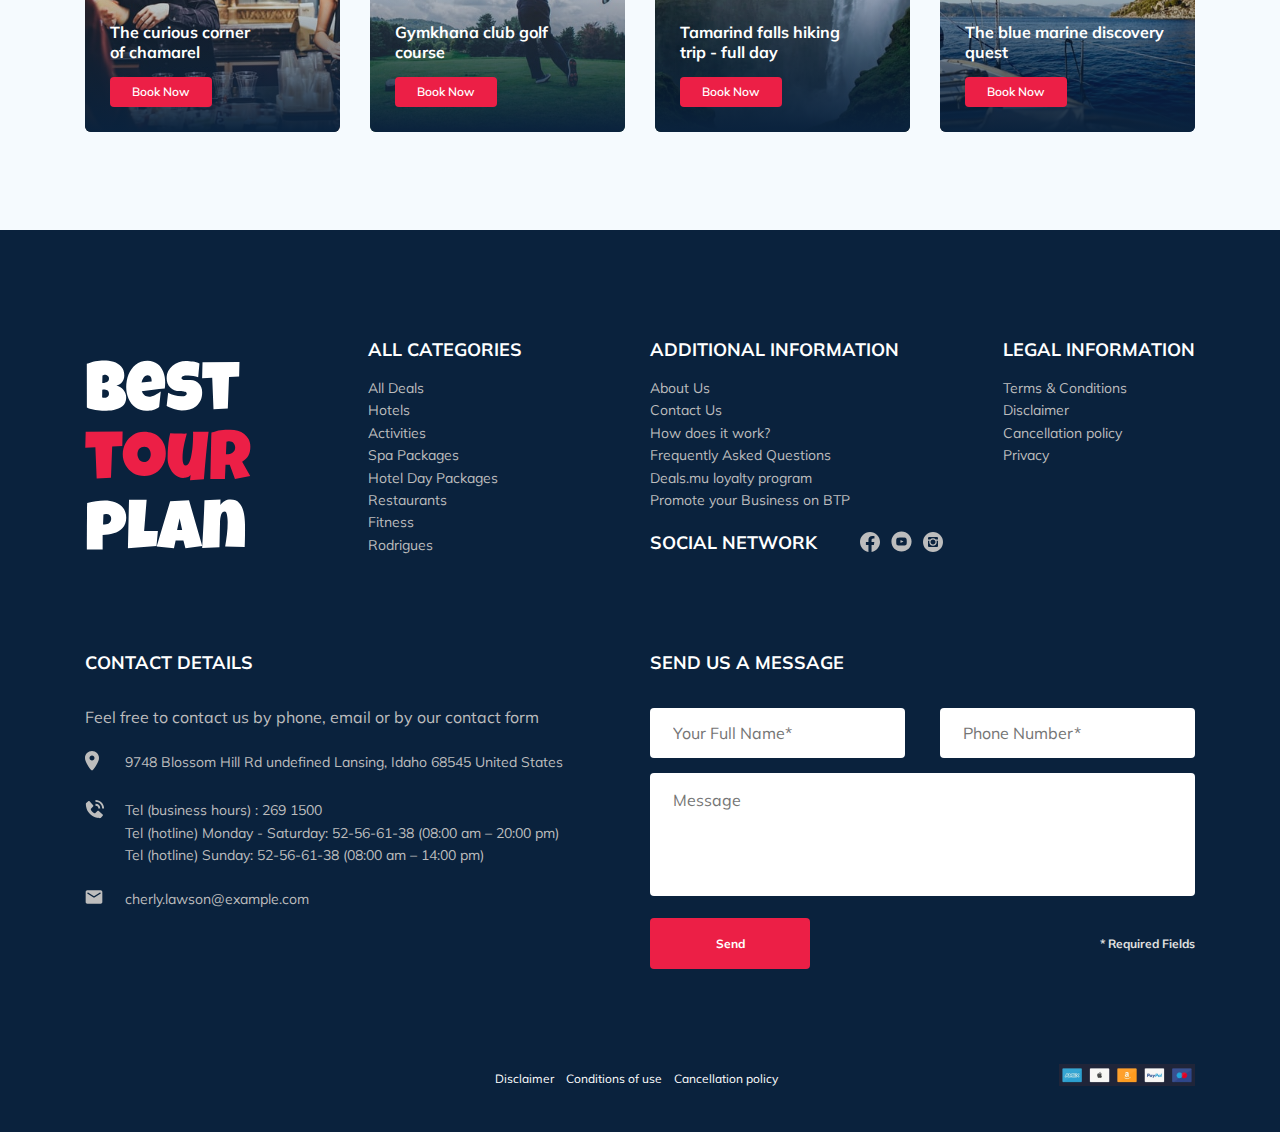
==== commit 0b073083: "create: footer styles" ====
--- a/index.html
+++ b/index.html
@@ -24,7 +24,10 @@
             />
           </a>
 
-          <form action="#" class="search navbar__search navbar__search_mobile_hidden">
+          <form
+            action="#"
+            class="search navbar__search navbar__search_mobile_hidden"
+          >
             <input
               type="text"
               class="search__input"
@@ -69,7 +72,10 @@
               </a>
             </li>
             <li class="navbar-menu__item navbar-menu__item_mobile_visible">
-              <form action="#" class="search navbar__search navbar__search_mobile_visible">
+              <form
+                action="#"
+                class="search navbar__search navbar__search_mobile_visible"
+              >
                 <input
                   type="text"
                   class="search__input"
@@ -891,22 +897,13 @@
             <h3 class="footer__title footer__title_inline">Social Network</h3>
             <div class="footer__social-links">
               <a href="#" class="footer__link">
-                <img
-                  src="./img/footer/fb.svg"
-                  alt="Icon: Facebook"
-                  class="footer__icon"
+                <img src="./img/footer/fb.svg" alt="Icon: Facebook"
               /></a>
               <a href="#" class="footer__link">
-                <img
-                  src="./img/footer/yt.svg"
-                  alt="Icon: YouTube"
-                  class="footer__icon"
+                <img src="./img/footer/yt.svg" alt="Icon: YouTube"
               /></a>
               <a href="#" class="footer__link">
-                <img
-                  src="./img/footer/inst.svg"
-                  alt="Icon: Instagram"
-                  class="footer__icon"
+                <img src="./img/footer/inst.svg" alt="Icon: Instagram"
               /></a>
             </div>
           </div>
@@ -929,33 +926,56 @@
             </ul>
           </div>
           <!-- /.footer__list -->
-          <div class="footer__contact-details">
-            <h3 class="footer__title">Contact Details</h3>
+          <div class="contact-details footer__contact-details">
+            <h3 class="footer__title contact-details__title">
+              Contact Details
+            </h3>
             <p class="footer__text">
               Feel free to contact us by phone, email or by our contact form
             </p>
             <ul class="footer__ul">
-              <li class="footer__item">
-                <img src="./img/footer/map-marker.svg" alt="Icon: map marker" />
+              <li class="footer__item contact-details__item">
+                <div class="footer__icon-wrapper">
+                  <img
+                    class="footer__icon"
+                    src="./img/footer/map-marker.svg"
+                    alt="Icon: map marker"
+                  />
+                </div>
+                <!-- /.footer__icon-wrapper -->
                 9748 Blossom Hill Rd undefined Lansing, Idaho 68545 United
                 States
               </li>
-              <li class="footer__item">
-                <img src="./img/footer/phone-call.svg" alt="Icon: phone call" />
+              <li class="footer__item contact-details__item">
+                <div class="footer__icon-wrapper">
+                  <img
+                    class="footer__icon"
+                    src="./img/footer/phone-call.svg"
+                    alt="Icon: phone call"
+                  />
+                </div>
+                <!-- /.footer__icon-wrapper -->
                 Tel (business hours) : 269 1500<br />
                 Tel (hotline) Monday - Saturday: 52-56-61-38 (08:00 am – 20:00
                 pm)<br />
                 Tel (hotline) Sunday: 52-56-61-38 (08:00 am – 14:00 pm)
               </li>
-              <li class="footer__item">
-                <img src="./img/footer/mail.svg" alt="Icon: mail" />
+              <li class="footer__item contact-details__item">
+                <div class="footer__icon-wrapper">
+                  <img
+                    class="footer__icon"
+                    src="./img/footer/mail.svg"
+                    alt="Icon: mail"
+                  />
+                </div>
+                <!-- /.footer__icon-wrapper -->
                 cherly.lawson@example.com
               </li>
             </ul>
           </div>
           <!-- /.footer__contact-details -->
-          <div class="footer__contact-form">
-            <h3 class="footer__title">Send us a message</h3>
+          <div class="contact-form footer__contact-form">
+            <h3 class="footer__title contact-form__title">Send us a message</h3>
             <form action="#" class="footer__form">
               <input
                 type="text"
@@ -978,6 +998,25 @@
           <!-- /.footer__contact-form -->
         </div>
         <!-- /.footer-wrapper -->
+        <div class="footer__bottom">
+          <ul class="footer__ul footer__ul_bottom">
+            <li class="footer__item_bottom">
+              <a href="#" class="footer__link"> Disclaimer </a>
+            </li>
+            <li class="footer__item_bottom">
+              <a href="#" class="footer__link"> Conditions of use </a>
+            </li>
+            <li class="footer__item_bottom">
+              <a href="#" class="footer__link"> Cancellation policy </a>
+            </li>
+          </ul>
+          <img
+            src="./img/footer/payment-systems.png"
+            alt="Image: payment systems"
+            class="payment-systems"
+          />
+        </div>
+        <!-- /.footer__bottom -->
       </div>
       <!-- /.container -->
     </footer>
--- a/css/style.min.css
+++ b/css/style.min.css
@@ -1,2 +1,1931 @@
-*{box-sizing:border-box}body{font-family:'Mulish', sans-serif;color:#333;background-color:#F5FAFE}.container{max-width:1110px;margin:auto}button:hover{cursor:pointer}button:focus{outline:0}input:focus{outline:none}img{max-width:100%}.d-none{display:none !important}/*! normalize.css v8.0.1 | MIT License | github.com/necolas/normalize.css */html{line-height:1.15;-webkit-text-size-adjust:100%}body{margin:0}main{display:block}h1{font-size:2em;margin:0.67em 0}hr{box-sizing:content-box;height:0;overflow:visible}pre{font-family:monospace, monospace;font-size:1em}a{background-color:transparent}abbr[title]{border-bottom:none;text-decoration:underline;text-decoration:underline dotted}b,strong{font-weight:bolder}code,kbd,samp{font-family:monospace, monospace;font-size:1em}small{font-size:80%}sub,sup{font-size:75%;line-height:0;position:relative;vertical-align:baseline}sub{bottom:-0.25em}sup{top:-0.5em}img{border-style:none}button,input,optgroup,select,textarea{font-family:inherit;font-size:100%;line-height:1.15;margin:0}button,input{overflow:visible}button,select{text-transform:none}button,[type="button"],[type="reset"],[type="submit"]{-webkit-appearance:button}button::-moz-focus-inner,[type="button"]::-moz-focus-inner,[type="reset"]::-moz-focus-inner,[type="submit"]::-moz-focus-inner{border-style:none;padding:0}button:-moz-focusring,[type="button"]:-moz-focusring,[type="reset"]:-moz-focusring,[type="submit"]:-moz-focusring{outline:1px dotted ButtonText}fieldset{padding:0.35em 0.75em 0.625em}legend{box-sizing:border-box;color:inherit;display:table;max-width:100%;padding:0;white-space:normal}progress{vertical-align:baseline}textarea{overflow:auto}[type="checkbox"],[type="radio"]{box-sizing:border-box;padding:0}[type="number"]::-webkit-inner-spin-button,[type="number"]::-webkit-outer-spin-button{height:auto}[type="search"]{-webkit-appearance:textfield;outline-offset:-2px}[type="search"]::-webkit-search-decoration{-webkit-appearance:none}::-webkit-file-upload-button{-webkit-appearance:button;font:inherit}details{display:block}summary{display:list-item}template{display:none}[hidden]{display:none}.navbar{background-color:#ffffff}.navbar-top{display:flex;align-items:center;justify-content:space-between;padding-top:40px;padding-bottom:40px}.navbar-top__menu-button{display:none}.navbar__search{margin-right:auto;margin-left:108px}.navbar-bottom{background-color:#0A223D}.navbar-menu{list-style:none;margin:0;padding:31px 0;display:flex;align-items:center;justify-content:space-between;color:#fff}.navbar-menu__link{color:inherit;text-decoration:none;text-transform:uppercase;font-size:14px;line-height:18px}.navbar-menu__item_hoverable{position:relative}.navbar-menu__item_hoverable:after{content:'';position:absolute;left:0;bottom:-2px;height:1px;width:0;background-color:#fff;transition:width 250ms ease-in-out}.navbar-menu__item_hoverable:hover::after{width:100%}.navbar-menu__item_mobile_visible{display:none}.logo{width:177px;height:24px}.logo__img{height:inherit}.search{position:relative;border-radius:6px;overflow:hidden;height:40px}.search__input{width:350px;height:100%;background-color:#F5FAFE;padding-left:23px;padding-right:75px;border:none;font-size:12px;line-height:15px}.search__button{position:absolute;top:0;bottom:0;right:0;height:100%;width:65px;background-color:#EC1F46;border:none}.user{display:flex;align-items:center;text-decoration:none}.user__avatar{width:40px;height:40px;border-radius:50%;object-fit:cover}.user__name{margin-left:18px;font-size:14px;line-height:18px;color:#333}.navbar__search_mobile_visible,.navbar__user_mobile_visible{display:none}.breadcrumb-list{display:flex;align-items:center;list-style:none;margin:0;padding:18px 0}.breadcrumb-list__item{font-size:10px;line-height:13px}.breadcrumb-list__item:not(:last-child)::after{content:'/';margin-right:4px}.breadcrumb-list__link{text-decoration:none;color:inherit}.hotel{padding-top:23px;padding-bottom:70px}.hotel-info{display:flex;align-items:center;justify-content:space-between;padding-bottom:20px}.hotel-info__offer{margin-left:14px;margin-top:4px}.hotel-info__name{margin-top:4px;margin-bottom:0}.hotel-info__description{margin-top:0;margin-bottom:0}.hotel-name{font-size:24px;line-height:30px}.hotel-wrapper{display:flex;flex-wrap:wrap;align-items:center}.hotel-description{font-size:12px;line-height:15px}.hotel-grid{display:flex;justify-content:space-between}.hotel-right{display:flex;flex-direction:column;justify-content:space-between}.hotel-slider{width:728px;height:450px;margin:0;border-radius:8px;overflow:hidden}.hotel-slider__item{position:relative;width:100%;height:100%}.hotel-slider__item-img{width:100%;height:100%;object-fit:cover}.hotel-slider__item:after{content:'';position:absolute;width:100%;height:100%;top:0;right:0;bottom:0;left:0;z-index:5;background:linear-gradient(180deg, rgba(0,122,223,0.48) 0%, rgba(255,255,255,0.128) 100%)}.hotel-slider__button{position:absolute;top:50%;z-index:10;transform:translateY(-50%);height:30px;width:30px;border:none;background-color:transparent;background-repeat:no-repeat;background-position:center;background-size:10px}.hotel-slider__button-prev{left:18px;background-image:url("../img/arrow-prev.svg")}.hotel-slider__button-next{right:18px;background-image:url("../img/arrow-next.svg")}.stars{flex-basis:100%;display:flex}.star:not(:last-child){margin-right:2px}.offer{font-size:10px;line-height:13px;background-color:#EC1F46;padding:4px 9px;border-radius:3px;color:#fff}.rating{display:flex;flex-direction:column;align-items:center;padding:9px 6px 6px 6px;color:#fff;background-color:#EC1F46;border-radius:4px}.rating__text{font-size:8px;line-height:10px}.rating__counter{font-size:14px;line-height:18px}.rating__counter-total{font-size:10px;line-height:13px}.booking{padding:29px 26px 26px 26px;width:350px;font-family:"Nunito", sans-serif;border-radius:8px;background-color:#0A223D;color:#fff}.booking__info{display:flex;justify-content:space-between;margin-bottom:9px}.booking__price{display:flex;flex-direction:column}.booking__start{font-weight:normal;font-size:10px;line-height:14px}.booking__pricetag{font-weight:800;font-size:24px;line-height:33px}.booking__per-room{margin-top:-4px;font-weight:normal;font-size:12px;line-height:16px}.booking__room{min-width:80px;margin-top:4px}.booking__text{display:flex;align-items:center;justify-content:space-between;margin-bottom:8px;font-size:12px;line-height:16px}.booking__description{margin-left:9px}.booking__call-center{display:flex;justify-content:space-between;align-items:center;margin-bottom:17px;font-weight:600;font-size:18px;line-height:25px}.booking__number{display:flex;align-items:center;color:inherit;text-decoration:none}.booking__num{margin-left:8px}.booking__button{min-height:45px;width:100%;font-weight:600;font-size:14px;line-height:19px;border-radius:4px;background-color:#EC1F46;border:none;color:#fff}.map{width:350px;height:210px;border-radius:10px;overflow:hidden}.map__frame{width:100%;height:100%;border:0}.newsletter{position:relative;padding:98px 0 87px 0}.newsletter::before{content:'';position:absolute;top:0;right:0;bottom:0;left:0;width:100%;height:100%;background-color:rgba(10,34,61,0.8)}.newsletter-wrapper{position:relative;display:flex;align-items:center;justify-content:space-between;max-width:731px;margin:auto}.newsletter-title{margin:0;color:#fff;font-weight:300;font-size:24px;line-height:30px}.newsletter-title__strong{display:block;font-weight:600;font-size:36px;line-height:45px;text-transform:uppercase}.subscribe{position:relative;height:55px;width:350px;border-radius:4px;overflow:hidden}.subscribe__input{position:absolute;width:100%;height:100%;padding:18px 75px 18px 33px;font-weight:300;font-size:14px;line-height:18px;border:none;color:#BDBDBD}.subscribe__button{position:absolute;right:0;top:0;bottom:0;min-width:65px;font-weight:bold;font-size:12px;line-height:15px;border:none;background-color:#EC1F46;color:#fff}.reviews{padding:40px 0 70px 0}.reviews__title{margin-top:0;margin-bottom:70px;font-style:normal;font-weight:bold;font-size:36px;line-height:45px;text-align:center;text-transform:uppercase}.reviews-slider{position:relative}.reviews-slider__item{position:relative;display:flex;flex-direction:column;align-items:center;max-width:730px;margin:45px auto 0;padding:0 62px 30px;background-color:#fff;border-radius:8px}.reviews-slider__item:before{content:'';position:absolute;left:64px;top:13px;width:70px;height:47px;background-image:url(../img/quote-left.svg)}.reviews-slider__item:after{content:'';position:absolute;right:60px;top:119px;width:70px;height:47px;background-image:url(../img/quote-right.svg)}.reviews-slider__profile{display:flex;flex-direction:column;align-items:center;margin-top:-45px;margin-bottom:32px}.reviews-slider__avatar{width:90px;height:90px;margin-bottom:9px;border-radius:50%;object-fit:cover}.reviews-slider__username{margin-top:0;margin-bottom:10px;color:#EC1F46;font-style:normal;font-weight:bold;font-size:12px;line-height:15px}.reviews-slider__date{margin-bottom:4px;font-style:normal;font-weight:normal;font-size:10px;line-height:13px;color:#000000}.reviews-slider__rating{display:flex}.reviews-slider__text{max-width:537px;max-height:114px;overflow-y:auto;font-style:normal;font-weight:normal;font-size:12px;line-height:160%;text-align:justify;margin:auto}.reviews-slider__button{position:absolute;top:134px;z-index:2;height:30px;width:30px;border:none;background-size:10px;background-color:transparent;background-repeat:no-repeat;background-position:center}.reviews-slider__button-prev{left:0;background-image:url(../img/reviews-arrow-prev.svg)}.reviews-slider__button-next{right:0;background-image:url(../img/reviews-arrow-next.svg)}.activities{padding:60px 0 98px 0}.activities__title{margin-top:0;margin-bottom:57px;font-style:normal;font-weight:bold;font-size:24px;line-height:30px;text-transform:uppercase;color:#000000}.activities-wrapper{display:flex;justify-content:space-between}.card{position:relative;display:flex;flex-direction:column;align-items:start;justify-content:flex-end;padding:25px;height:255px;width:255px;border-radius:6px;overflow:hidden}.card:before{content:'';position:absolute;top:0;right:0;bottom:0;left:0;z-index:-1;width:100%;height:100%;background:linear-gradient(179.83deg, rgba(196,196,196,0) 35.34%, #0A223D 99.85%)}.card__image{position:absolute;top:0;left:0;z-index:-2;height:100%;width:100%;object-fit:cover}.card__title{margin-top:0;margin-bottom:15px;font-style:normal;font-weight:bold;font-size:16px;line-height:20px;color:#fff}.card__button{padding:7px 22px;font-style:normal;font-weight:600;font-size:12px;line-height:16px;border-radius:4px;border:none;background-color:#EC1F46;color:#fff}.packages{padding:40px 0 70px 0}.packages__title{margin-top:0;margin-bottom:65px;font-style:normal;font-weight:bold;font-size:36px;line-height:45px;text-align:center;text-transform:uppercase}.packages__grid{display:grid;grid-template:1fr 1fr / 1fr 1fr 1fr;gap:30px}.package{position:relative;display:flex;flex-wrap:wrap;height:500px;width:100%;border-radius:8px;overflow:hidden;color:#fff}.package:nth-child(1){grid-column:1 / 3}.package__view{flex-basis:50%;height:100%}.package__view_small{flex-basis:100%;height:50%}.package__image{height:100%;width:100%;object-fit:cover}.package__info{display:flex;flex-direction:column;justify-content:space-between;padding:42px 21px 30px 43px;flex-basis:50%;background-color:#0A223D}.package__info_small{padding:30px 21px 25px 32px;height:50%;flex-basis:100%}@media (max-width: 767px){.package__info_small{padding:20px !important}}.package__stars{margin-bottom:5px}.package__stars_small{display:none}.package__title{margin-top:0;margin-bottom:27px;font-style:normal;font-weight:bold;font-size:18px;line-height:23px}.package__title_small{margin-bottom:0 !important}.package__description{margin:0;font-style:normal;font-weight:normal;font-size:14px;line-height:160.6%}.package__description_small{display:none}.package__bottom{display:flex;flex-wrap:wrap;justify-content:space-between;align-items:flex-end}.package__properties{flex-basis:100%;margin-bottom:37px}.package__properties_small{margin-bottom:24px}.package__button{padding:11px 27px 10px 26px;font-style:normal;font-weight:600;font-size:14px;line-height:19px;color:#fff;background-color:#EC1F46;border-radius:4px;border:none}.package__prices{display:flex;flex-direction:column}.package__pricetag-old{margin-bottom:5px;font-style:normal;font-weight:normal;font-size:14px;line-height:18px;text-decoration-line:line-through}.package__pricetag-new{margin-bottom:5px;font-style:normal;font-weight:bold;font-size:24px;line-height:30px}.package__offer{position:absolute;left:0;top:26px;min-width:95px;padding:8px 12px 7px 11px;font-style:normal;font-weight:600;font-size:12px;line-height:15px;background-color:#EC1F46;border-radius:0px 4px 4px 0px}.package__offer_small{min-width:60px;padding:4px 9px;font-size:8px;line-height:10px}@media (max-width: 767px){.package__offer_small{top:23px !important}}.property{display:flex;align-items:center}.property:not(:last-child){margin-bottom:11px}.property__icon{margin-right:14px}.property__description{font-style:normal;font-weight:normal;font-size:12px;line-height:15px}.footer{padding:108px 0 46px 0;background-color:#0A223D;color:#fff}.footer-wrapper{display:grid}@media (max-width: 1199px){.container{max-width:960px}.hotel-slider{width:580px}.card{width:225px;height:225px}.card__title{font-size:14px}.package__description{font-size:13px}}@media (max-width: 991px){.container,.newsletter-wrapper{max-width:700px}.logo{width:132px;height:18px}.search__input{width:340px}.navbar-top{padding-top:30px;padding-bottom:30px}.navbar__search{margin-left:auto}.navbar-menu{padding-top:22px;padding-bottom:22px}.navbar-menu__link{font-size:12px;line-height:15px}.reviews{padding-bottom:60px}.reviews__title{margin-bottom:50px;font-size:30px;line-height:38px}.reviews-slider__button{top:157px}.reviews-slider__text{max-height:133px}.reviews-slider__item{max-width:580px}.reviews-slider__item:before{display:none}.reviews-slider__item:after{display:none}.hotel{padding-bottom:60px}.hotel-grid{flex-wrap:wrap}.hotel-slider{flex-basis:100%}.hotel-right{margin-top:30px;flex-basis:100%;flex-direction:row;justify-content:space-between}.booking{width:340px;padding-left:22px;padding-right:22px}.map{width:340px}.newsletter{padding:92px 0 93px 0}.activities-wrapper{flex-wrap:wrap}.activities__card:nth-child(-n+2){margin-bottom:20px}.card{width:339px;height:255px}.card__title{font-size:16px}.packages{padding:30px 0 60px 0}.packages__title{margin-bottom:50px;font-size:30px;line-height:38px}.packages__grid{grid-template:1fr 1fr 1fr / 1fr 1fr}.package__description{font-size:14px}}@media (max-width: 767px){.container{max-width:530px}body{padding-top:74px}.user__name{margin:10px 0 0 0;color:#fff}.navbar__user{flex-direction:column;justify-content:space-between;align-items:center}.navbar__search_mobile_hidden,.navbar__user_mobile_hidden{display:none}.navbar__search_mobile_visible,.navbar__user_mobile_visible{display:flex}.navbar_mobile_fixed{position:fixed;top:0;left:0;right:0;z-index:5}.navbar-bottom{display:none;position:fixed;left:0;right:0;bottom:0;top:74px}.navbar-bottom_visible{display:block}.navbar-menu{padding-top:31px;flex-direction:column}.navbar-menu__item_hoverable:after{display:none}.navbar-menu__item:not(:last-child){margin-bottom:20px}.navbar-menu__item_mobile_visible{display:list-item}.navbar-menu__item_mobile_visible:nth-child(1){margin-bottom:27px}.navbar-menu__item_mobile_visible:nth-child(2){margin-bottom:39px}.navbar-top{padding-top:28px;padding-bottom:28px}.navbar .menu-button{display:flex;align-items:center;justify-content:space-between;flex-direction:column;height:11px;width:16px;padding:0;border:none;background-color:#fff}.navbar .menu-button__line{width:16px;height:1px;background-color:#333}.stars{flex-basis:auto}.booking{flex-basis:100%}.map{flex-basis:100%;margin-top:20px}.hotel{padding-top:5px}.hotel-right{flex-wrap:wrap}.hotel-slider{height:350px}.hotel-name{flex-basis:100%}.hotel-wrapper{justify-content:space-between}.hotel-info__text{width:100%}.hotel-info__name{margin-top:10px}.hotel-info__rating{display:none}.hotel-info__offer{order:-1;margin-left:0;margin-top:0}.newsletter{padding:76px 0 83px 0}.newsletter-wrapper{max-width:530px;flex-direction:column;align-items:start}.newsletter-title{font-weight:300;font-size:20px;line-height:25px}.newsletter-title__strong{font-weight:600;font-size:30px;line-height:38px}.newsletter__subscribe{margin-top:37px}.reviews-slider__item{width:100%}.reviews-slider__button{transform:translateY(-50%);top:45px}.reviews-slider__button-prev{left:34px}.reviews-slider__button-next{right:34px}.activities__title{margin-bottom:36px}.card{width:100%}.card:nth-child(-n+3){margin-bottom:20px}.packages__grid{gap:20px}.package{height:420px}.package__info{padding:25px}.package__title{margin-bottom:12px}.package__description{font-size:12px}.package__pricetag-old{margin-bottom:2px;font-size:12px;line-height:15px}.package__pricetag-new{margin-bottom:0;font-size:20px;line-height:24px}.package__properties{margin-bottom:25px}.package__button{padding:9px 21px 9px 20px;font-size:12px;line-height:15px}.property:not(:last-child){margin-bottom:6px}.property__description{font-size:11px}}@media (max-width: 575px){.container,.newsletter-wrapper{max-width:400px}.logo{width:99px;height:14px}.navbar-bottom{top:70px}.search__input{width:245px}.subscribe{width:100%}.reviews{padding-bottom:50px}.reviews__title{font-size:18px;line-height:23px}.reviews-slider__item{padding-left:31px;padding-right:31px;padding-bottom:36px}.reviews-slider__text{text-align:left}.packages{padding:25px 0 50px 0}.packages__title{margin-bottom:40px}.packages__grid{grid-template:repeat(5, 1fr)/1fr;column-gap:0}.package{grid-column:1 / 2 !important}.package__view{flex-basis:100%;height:50%}.package__info{padding:30px 21px 25px 32px;height:50%;flex-basis:100%}}@media (max-width: 575px) and (max-width: 767px){.package__info{padding:20px !important}}@media (max-width: 575px){.package__title{margin-bottom:0 !important}.package__properties{margin-bottom:24px}.package__offer{min-width:60px;padding:4px 9px;font-size:8px;line-height:10px}}@media (max-width: 575px) and (max-width: 767px){.package__offer{top:23px !important}}@media (max-width: 575px){.package__stars{display:none}.package__description{display:none}}@media (min-width: 320px) and (max-width: 479px){.container,.newsletter-wrapper{max-width:280px}.hotel{padding-bottom:40px}.hotel-info{padding-bottom:38px}.hotel__stars{margin-right:16px}.hotel-right{margin-top:20px}.hotel-slider{height:179px}.hotel-slider__button{height:12px;width:12px;background-size:4px}.hotel-slider__button-prev{left:10px}.hotel-slider__button-next{right:10px}.booking{width:280px}.map{width:280px;height:173px}.subscribe__input{padding-left:20px}.reviews-slider__text{max-height:266px}.reviews__title{margin-left:auto;margin-right:auto;margin-bottom:42px;max-width:245px}.activities{padding:40px 0 60px 0}.activities__title{margin-bottom:36px;font-size:18px;line-height:23px}.packages__title{margin-bottom:30px;font-size:18px;line-height:23px}.newsletter-title__strong{margin-top:5px}}
+* {
+  box-sizing: border-box;
+}
+
+body {
+  font-family: 'Mulish', sans-serif;
+  color: #333333;
+  background-color: #F5FAFE;
+}
+
+.container {
+  max-width: 1110px;
+  margin: auto;
+}
+
+button:hover {
+  cursor: pointer;
+}
+
+button:focus {
+  outline: 0;
+}
+
+input:focus {
+  outline: none;
+}
+
+textarea:focus {
+  outline: none;
+}
+
+img {
+  max-width: 100%;
+}
+
+.d-none {
+  display: none !important;
+}
+
+/*! normalize.css v8.0.1 | MIT License | github.com/necolas/normalize.css */
+/* Document
+   ========================================================================== */
+/**
+ * 1. Correct the line height in all browsers.
+ * 2. Prevent adjustments of font size after orientation changes in iOS.
+ */
+html {
+  line-height: 1.15;
+  /* 1 */
+  -webkit-text-size-adjust: 100%;
+  /* 2 */
+}
+
+/* Sections
+   ========================================================================== */
+/**
+ * Remove the margin in all browsers.
+ */
+body {
+  margin: 0;
+}
+
+/**
+ * Render the `main` element consistently in IE.
+ */
+main {
+  display: block;
+}
+
+/**
+ * Correct the font size and margin on `h1` elements within `section` and
+ * `article` contexts in Chrome, Firefox, and Safari.
+ */
+h1 {
+  font-size: 2em;
+  margin: 0.67em 0;
+}
+
+/* Grouping content
+   ========================================================================== */
+/**
+ * 1. Add the correct box sizing in Firefox.
+ * 2. Show the overflow in Edge and IE.
+ */
+hr {
+  box-sizing: content-box;
+  /* 1 */
+  height: 0;
+  /* 1 */
+  overflow: visible;
+  /* 2 */
+}
+
+/**
+ * 1. Correct the inheritance and scaling of font size in all browsers.
+ * 2. Correct the odd `em` font sizing in all browsers.
+ */
+pre {
+  font-family: monospace, monospace;
+  /* 1 */
+  font-size: 1em;
+  /* 2 */
+}
+
+/* Text-level semantics
+   ========================================================================== */
+/**
+ * Remove the gray background on active links in IE 10.
+ */
+a {
+  background-color: transparent;
+}
+
+/**
+ * 1. Remove the bottom border in Chrome 57-
+ * 2. Add the correct text decoration in Chrome, Edge, IE, Opera, and Safari.
+ */
+abbr[title] {
+  border-bottom: none;
+  /* 1 */
+  text-decoration: underline;
+  /* 2 */
+  text-decoration: underline dotted;
+  /* 2 */
+}
+
+/**
+ * Add the correct font weight in Chrome, Edge, and Safari.
+ */
+b,
+strong {
+  font-weight: bolder;
+}
+
+/**
+ * 1. Correct the inheritance and scaling of font size in all browsers.
+ * 2. Correct the odd `em` font sizing in all browsers.
+ */
+code,
+kbd,
+samp {
+  font-family: monospace, monospace;
+  /* 1 */
+  font-size: 1em;
+  /* 2 */
+}
+
+/**
+ * Add the correct font size in all browsers.
+ */
+small {
+  font-size: 80%;
+}
+
+/**
+ * Prevent `sub` and `sup` elements from affecting the line height in
+ * all browsers.
+ */
+sub,
+sup {
+  font-size: 75%;
+  line-height: 0;
+  position: relative;
+  vertical-align: baseline;
+}
+
+sub {
+  bottom: -0.25em;
+}
+
+sup {
+  top: -0.5em;
+}
+
+/* Embedded content
+   ========================================================================== */
+/**
+ * Remove the border on images inside links in IE 10.
+ */
+img {
+  border-style: none;
+}
+
+/* Forms
+   ========================================================================== */
+/**
+ * 1. Change the font styles in all browsers.
+ * 2. Remove the margin in Firefox and Safari.
+ */
+button,
+input,
+optgroup,
+select,
+textarea {
+  font-family: inherit;
+  /* 1 */
+  font-size: 100%;
+  /* 1 */
+  line-height: 1.15;
+  /* 1 */
+  margin: 0;
+  /* 2 */
+}
+
+/**
+ * Show the overflow in IE.
+ * 1. Show the overflow in Edge.
+ */
+button,
+input {
+  /* 1 */
+  overflow: visible;
+}
+
+/**
+ * Remove the inheritance of text transform in Edge, Firefox, and IE.
+ * 1. Remove the inheritance of text transform in Firefox.
+ */
+button,
+select {
+  /* 1 */
+  text-transform: none;
+}
+
+/**
+ * Correct the inability to style clickable types in iOS and Safari.
+ */
+button,
+[type="button"],
+[type="reset"],
+[type="submit"] {
+  -webkit-appearance: button;
+}
+
+/**
+ * Remove the inner border and padding in Firefox.
+ */
+button::-moz-focus-inner,
+[type="button"]::-moz-focus-inner,
+[type="reset"]::-moz-focus-inner,
+[type="submit"]::-moz-focus-inner {
+  border-style: none;
+  padding: 0;
+}
+
+/**
+ * Restore the focus styles unset by the previous rule.
+ */
+button:-moz-focusring,
+[type="button"]:-moz-focusring,
+[type="reset"]:-moz-focusring,
+[type="submit"]:-moz-focusring {
+  outline: 1px dotted ButtonText;
+}
+
+/**
+ * Correct the padding in Firefox.
+ */
+fieldset {
+  padding: 0.35em 0.75em 0.625em;
+}
+
+/**
+ * 1. Correct the text wrapping in Edge and IE.
+ * 2. Correct the color inheritance from `fieldset` elements in IE.
+ * 3. Remove the padding so developers are not caught out when they zero out
+ *    `fieldset` elements in all browsers.
+ */
+legend {
+  box-sizing: border-box;
+  /* 1 */
+  color: inherit;
+  /* 2 */
+  display: table;
+  /* 1 */
+  max-width: 100%;
+  /* 1 */
+  padding: 0;
+  /* 3 */
+  white-space: normal;
+  /* 1 */
+}
+
+/**
+ * Add the correct vertical alignment in Chrome, Firefox, and Opera.
+ */
+progress {
+  vertical-align: baseline;
+}
+
+/**
+ * Remove the default vertical scrollbar in IE 10+.
+ */
+textarea {
+  overflow: auto;
+}
+
+/**
+ * 1. Add the correct box sizing in IE 10.
+ * 2. Remove the padding in IE 10.
+ */
+[type="checkbox"],
+[type="radio"] {
+  box-sizing: border-box;
+  /* 1 */
+  padding: 0;
+  /* 2 */
+}
+
+/**
+ * Correct the cursor style of increment and decrement buttons in Chrome.
+ */
+[type="number"]::-webkit-inner-spin-button,
+[type="number"]::-webkit-outer-spin-button {
+  height: auto;
+}
+
+/**
+ * 1. Correct the odd appearance in Chrome and Safari.
+ * 2. Correct the outline style in Safari.
+ */
+[type="search"] {
+  -webkit-appearance: textfield;
+  /* 1 */
+  outline-offset: -2px;
+  /* 2 */
+}
+
+/**
+ * Remove the inner padding in Chrome and Safari on macOS.
+ */
+[type="search"]::-webkit-search-decoration {
+  -webkit-appearance: none;
+}
+
+/**
+ * 1. Correct the inability to style clickable types in iOS and Safari.
+ * 2. Change font properties to `inherit` in Safari.
+ */
+::-webkit-file-upload-button {
+  -webkit-appearance: button;
+  /* 1 */
+  font: inherit;
+  /* 2 */
+}
+
+/* Interactive
+   ========================================================================== */
+/*
+ * Add the correct display in Edge, IE 10+, and Firefox.
+ */
+details {
+  display: block;
+}
+
+/*
+ * Add the correct display in all browsers.
+ */
+summary {
+  display: list-item;
+}
+
+/* Misc
+   ========================================================================== */
+/**
+ * Add the correct display in IE 10+.
+ */
+template {
+  display: none;
+}
+
+/**
+ * Add the correct display in IE 10.
+ */
+[hidden] {
+  display: none;
+}
+
+.navbar {
+  background-color: #ffffff;
+}
+
+.navbar-top {
+  display: flex;
+  align-items: center;
+  justify-content: space-between;
+  padding-top: 40px;
+  padding-bottom: 40px;
+}
+
+.navbar-top__menu-button {
+  display: none;
+}
+
+.navbar__search {
+  margin-right: auto;
+  margin-left: 108px;
+}
+
+.navbar-bottom {
+  background-color: #0A223D;
+}
+
+.navbar-menu {
+  list-style: none;
+  margin: 0;
+  padding: 31px 0;
+  display: flex;
+  align-items: center;
+  justify-content: space-between;
+  color: #ffffff;
+}
+
+.navbar-menu__link {
+  color: inherit;
+  text-decoration: none;
+  text-transform: uppercase;
+  font-size: 14px;
+  line-height: 18px;
+}
+
+.navbar-menu__item_hoverable {
+  position: relative;
+}
+
+.navbar-menu__item_hoverable:after {
+  content: '';
+  position: absolute;
+  left: 0;
+  bottom: -2px;
+  height: 1px;
+  width: 0;
+  background-color: #ffffff;
+  transition: width 250ms ease-in-out;
+}
+
+.navbar-menu__item_hoverable:hover::after {
+  width: 100%;
+}
+
+.navbar-menu__item_mobile_visible {
+  display: none;
+}
+
+.logo {
+  width: 177px;
+  height: 24px;
+}
+
+.logo__img {
+  height: inherit;
+}
+
+.search {
+  position: relative;
+  border-radius: 6px;
+  overflow: hidden;
+  height: 40px;
+}
+
+.search__input {
+  width: 350px;
+  height: 100%;
+  background-color: #F5FAFE;
+  padding-left: 23px;
+  padding-right: 75px;
+  border: none;
+  font-size: 12px;
+  line-height: 15px;
+}
+
+.search__button {
+  position: absolute;
+  top: 0;
+  bottom: 0;
+  right: 0;
+  height: 100%;
+  width: 65px;
+  background-color: #EC1F46;
+  border: none;
+}
+
+.user {
+  display: flex;
+  align-items: center;
+  text-decoration: none;
+}
+
+.user__avatar {
+  width: 40px;
+  height: 40px;
+  border-radius: 50%;
+  object-fit: cover;
+}
+
+.user__name {
+  margin-left: 18px;
+  font-size: 14px;
+  line-height: 18px;
+  color: #333333;
+}
+
+.navbar__search_mobile_visible, .navbar__user_mobile_visible {
+  display: none;
+}
+
+.breadcrumb-list {
+  display: flex;
+  align-items: center;
+  list-style: none;
+  margin: 0;
+  padding: 18px 0;
+}
+
+.breadcrumb-list__item {
+  font-size: 10px;
+  line-height: 13px;
+}
+
+.breadcrumb-list__item:not(:last-child)::after {
+  content: '/';
+  margin-right: 4px;
+}
+
+.breadcrumb-list__link {
+  text-decoration: none;
+  color: inherit;
+}
+
+.hotel {
+  padding-top: 23px;
+  padding-bottom: 70px;
+}
+
+.hotel-info {
+  display: flex;
+  align-items: center;
+  justify-content: space-between;
+  padding-bottom: 20px;
+}
+
+.hotel-info__offer {
+  margin-left: 14px;
+  margin-top: 4px;
+}
+
+.hotel-info__name {
+  margin-top: 4px;
+  margin-bottom: 0;
+}
+
+.hotel-info__description {
+  margin-top: 0;
+  margin-bottom: 0;
+}
+
+.hotel-name {
+  font-size: 24px;
+  line-height: 30px;
+}
+
+.hotel-wrapper {
+  display: flex;
+  flex-wrap: wrap;
+  align-items: center;
+}
+
+.hotel-description {
+  font-size: 12px;
+  line-height: 15px;
+}
+
+.hotel-grid {
+  display: flex;
+  justify-content: space-between;
+}
+
+.hotel-right {
+  display: flex;
+  flex-direction: column;
+  justify-content: space-between;
+}
+
+.hotel-slider {
+  width: 728px;
+  height: 450px;
+  margin: 0;
+  border-radius: 8px;
+  overflow: hidden;
+}
+
+.hotel-slider__item {
+  position: relative;
+  width: 100%;
+  height: 100%;
+}
+
+.hotel-slider__item-img {
+  width: 100%;
+  height: 100%;
+  object-fit: cover;
+}
+
+.hotel-slider__item:after {
+  content: '';
+  position: absolute;
+  width: 100%;
+  height: 100%;
+  top: 0;
+  right: 0;
+  bottom: 0;
+  left: 0;
+  z-index: 5;
+  background: linear-gradient(180deg, rgba(0, 122, 223, 0.48) 0%, rgba(255, 255, 255, 0.128) 100%);
+}
+
+.hotel-slider__button {
+  position: absolute;
+  top: 50%;
+  z-index: 10;
+  transform: translateY(-50%);
+  height: 30px;
+  width: 30px;
+  border: none;
+  background-color: transparent;
+  background-repeat: no-repeat;
+  background-position: center;
+  background-size: 10px;
+}
+
+.hotel-slider__button-prev {
+  left: 18px;
+  background-image: url("../img/arrow-prev.svg");
+}
+
+.hotel-slider__button-next {
+  right: 18px;
+  background-image: url("../img/arrow-next.svg");
+}
+
+.stars {
+  flex-basis: 100%;
+  display: flex;
+}
+
+.star:not(:last-child) {
+  margin-right: 2px;
+}
+
+.offer {
+  font-size: 10px;
+  line-height: 13px;
+  background-color: #EC1F46;
+  padding: 4px 9px;
+  border-radius: 3px;
+  color: #ffffff;
+}
+
+.rating {
+  display: flex;
+  flex-direction: column;
+  align-items: center;
+  padding: 9px 6px 6px 6px;
+  color: #ffffff;
+  background-color: #EC1F46;
+  border-radius: 4px;
+}
+
+.rating__text {
+  font-size: 8px;
+  line-height: 10px;
+}
+
+.rating__counter {
+  font-size: 14px;
+  line-height: 18px;
+}
+
+.rating__counter-total {
+  font-size: 10px;
+  line-height: 13px;
+}
+
+.booking {
+  padding: 29px 26px 26px 26px;
+  width: 350px;
+  font-family: "Nunito", sans-serif;
+  border-radius: 8px;
+  background-color: #0A223D;
+  color: #ffffff;
+}
+
+.booking__info {
+  display: flex;
+  justify-content: space-between;
+  margin-bottom: 9px;
+}
+
+.booking__price {
+  display: flex;
+  flex-direction: column;
+}
+
+.booking__start {
+  font-weight: normal;
+  font-size: 10px;
+  line-height: 14px;
+}
+
+.booking__pricetag {
+  font-weight: 800;
+  font-size: 24px;
+  line-height: 33px;
+}
+
+.booking__per-room {
+  margin-top: -4px;
+  font-weight: normal;
+  font-size: 12px;
+  line-height: 16px;
+}
+
+.booking__room {
+  min-width: 80px;
+  margin-top: 4px;
+}
+
+.booking__text {
+  display: flex;
+  align-items: center;
+  justify-content: space-between;
+  margin-bottom: 8px;
+  font-size: 12px;
+  line-height: 16px;
+}
+
+.booking__description {
+  margin-left: 9px;
+}
+
+.booking__call-center {
+  display: flex;
+  justify-content: space-between;
+  align-items: center;
+  margin-bottom: 17px;
+  font-weight: 600;
+  font-size: 18px;
+  line-height: 25px;
+}
+
+.booking__number {
+  display: flex;
+  align-items: center;
+  color: inherit;
+  text-decoration: none;
+}
+
+.booking__num {
+  margin-left: 8px;
+}
+
+.booking__button {
+  min-height: 45px;
+  width: 100%;
+  font-weight: 600;
+  font-size: 14px;
+  line-height: 19px;
+  border-radius: 4px;
+  background-color: #EC1F46;
+  border: none;
+  color: #ffffff;
+}
+
+.map {
+  width: 350px;
+  height: 210px;
+  border-radius: 10px;
+  overflow: hidden;
+}
+
+.map__frame {
+  width: 100%;
+  height: 100%;
+  border: 0;
+}
+
+.newsletter {
+  position: relative;
+  padding: 98px 0 87px 0;
+}
+
+.newsletter::before {
+  content: '';
+  position: absolute;
+  top: 0;
+  right: 0;
+  bottom: 0;
+  left: 0;
+  width: 100%;
+  height: 100%;
+  background-color: rgba(10, 34, 61, 0.8);
+}
+
+.newsletter-wrapper {
+  position: relative;
+  display: flex;
+  align-items: center;
+  justify-content: space-between;
+  max-width: 731px;
+  margin: auto;
+}
+
+.newsletter-title {
+  margin: 0;
+  color: #ffffff;
+  font-weight: 300;
+  font-size: 24px;
+  line-height: 30px;
+}
+
+.newsletter-title__strong {
+  display: block;
+  font-weight: 600;
+  font-size: 36px;
+  line-height: 45px;
+  text-transform: uppercase;
+}
+
+.subscribe {
+  position: relative;
+  height: 55px;
+  width: 350px;
+  border-radius: 4px;
+  overflow: hidden;
+}
+
+.subscribe__input {
+  position: absolute;
+  width: 100%;
+  height: 100%;
+  padding: 18px 75px 18px 33px;
+  font-weight: 300;
+  font-size: 14px;
+  line-height: 18px;
+  border: none;
+  color: #BDBDBD;
+}
+
+.subscribe__button {
+  position: absolute;
+  right: 0;
+  top: 0;
+  bottom: 0;
+  min-width: 65px;
+  font-weight: bold;
+  font-size: 12px;
+  line-height: 15px;
+  border: none;
+  background-color: #EC1F46;
+  color: #ffffff;
+}
+
+.reviews {
+  padding: 40px 0 70px 0;
+}
+
+.reviews__title {
+  margin-top: 0;
+  margin-bottom: 70px;
+  font-style: normal;
+  font-weight: bold;
+  font-size: 36px;
+  line-height: 45px;
+  text-align: center;
+  text-transform: uppercase;
+}
+
+.reviews-slider {
+  position: relative;
+}
+
+.reviews-slider__item {
+  position: relative;
+  display: flex;
+  flex-direction: column;
+  align-items: center;
+  max-width: 730px;
+  margin: 45px auto 0;
+  padding: 0 62px 30px;
+  background-color: #fff;
+  border-radius: 8px;
+}
+
+.reviews-slider__item:before {
+  content: '';
+  position: absolute;
+  left: 64px;
+  top: 13px;
+  width: 70px;
+  height: 47px;
+  background-image: url(../img/quote-left.svg);
+}
+
+.reviews-slider__item:after {
+  content: '';
+  position: absolute;
+  right: 60px;
+  top: 119px;
+  width: 70px;
+  height: 47px;
+  background-image: url(../img/quote-right.svg);
+}
+
+.reviews-slider__profile {
+  display: flex;
+  flex-direction: column;
+  align-items: center;
+  margin-top: -45px;
+  margin-bottom: 32px;
+}
+
+.reviews-slider__avatar {
+  width: 90px;
+  height: 90px;
+  margin-bottom: 9px;
+  border-radius: 50%;
+  object-fit: cover;
+}
+
+.reviews-slider__username {
+  margin-top: 0;
+  margin-bottom: 10px;
+  color: #EC1F46;
+  font-style: normal;
+  font-weight: bold;
+  font-size: 12px;
+  line-height: 15px;
+}
+
+.reviews-slider__date {
+  margin-bottom: 4px;
+  font-style: normal;
+  font-weight: normal;
+  font-size: 10px;
+  line-height: 13px;
+  color: #000000;
+}
+
+.reviews-slider__rating {
+  display: flex;
+}
+
+.reviews-slider__text {
+  max-width: 537px;
+  max-height: 114px;
+  overflow-y: auto;
+  font-style: normal;
+  font-weight: normal;
+  font-size: 12px;
+  line-height: 160%;
+  text-align: justify;
+  margin: auto;
+}
+
+.reviews-slider__button {
+  position: absolute;
+  top: 134px;
+  z-index: 2;
+  height: 30px;
+  width: 30px;
+  border: none;
+  background-size: 10px;
+  background-color: transparent;
+  background-repeat: no-repeat;
+  background-position: center;
+}
+
+.reviews-slider__button-prev {
+  left: 0;
+  background-image: url(../img/reviews-arrow-prev.svg);
+}
+
+.reviews-slider__button-next {
+  right: 0;
+  background-image: url(../img/reviews-arrow-next.svg);
+}
+
+.activities {
+  padding: 60px 0 98px 0;
+}
+
+.activities__title {
+  margin-top: 0;
+  margin-bottom: 57px;
+  font-style: normal;
+  font-weight: bold;
+  font-size: 24px;
+  line-height: 30px;
+  text-transform: uppercase;
+  color: #000000;
+}
+
+.activities-wrapper {
+  display: flex;
+  justify-content: space-between;
+}
+
+.card {
+  position: relative;
+  display: flex;
+  flex-direction: column;
+  align-items: start;
+  justify-content: flex-end;
+  padding: 25px;
+  height: 255px;
+  width: 255px;
+  border-radius: 6px;
+  overflow: hidden;
+}
+
+.card:before {
+  content: '';
+  position: absolute;
+  top: 0;
+  right: 0;
+  bottom: 0;
+  left: 0;
+  z-index: -1;
+  width: 100%;
+  height: 100%;
+  background: linear-gradient(179.83deg, rgba(196, 196, 196, 0) 35.34%, #0A223D 99.85%);
+}
+
+.card__image {
+  position: absolute;
+  top: 0;
+  left: 0;
+  z-index: -2;
+  height: 100%;
+  width: 100%;
+  object-fit: cover;
+}
+
+.card__title {
+  margin-top: 0;
+  margin-bottom: 15px;
+  font-style: normal;
+  font-weight: bold;
+  font-size: 16px;
+  line-height: 20px;
+  color: #ffffff;
+}
+
+.card__button {
+  padding: 7px 22px;
+  font-style: normal;
+  font-weight: 600;
+  font-size: 12px;
+  line-height: 16px;
+  border-radius: 4px;
+  border: none;
+  background-color: #EC1F46;
+  color: #ffffff;
+}
+
+.packages {
+  padding: 40px 0 70px 0;
+}
+
+.packages__title {
+  margin-top: 0;
+  margin-bottom: 65px;
+  font-style: normal;
+  font-weight: bold;
+  font-size: 36px;
+  line-height: 45px;
+  text-align: center;
+  text-transform: uppercase;
+}
+
+.packages__grid {
+  display: grid;
+  grid-template: 1fr 1fr / 1fr 1fr 1fr;
+  gap: 30px;
+}
+
+.package {
+  position: relative;
+  display: flex;
+  flex-wrap: wrap;
+  height: 500px;
+  width: 100%;
+  border-radius: 8px;
+  overflow: hidden;
+  color: #ffffff;
+}
+
+.package:nth-child(1) {
+  grid-column: 1 / 3;
+}
+
+.package__view {
+  flex-basis: 50%;
+  height: 100%;
+}
+
+.package__view_small {
+  flex-basis: 100%;
+  height: 50%;
+}
+
+.package__image {
+  height: 100%;
+  width: 100%;
+  object-fit: cover;
+}
+
+.package__info {
+  display: flex;
+  flex-direction: column;
+  justify-content: space-between;
+  padding: 42px 21px 30px 43px;
+  flex-basis: 50%;
+  background-color: #0A223D;
+}
+
+.package__info_small {
+  padding: 30px 21px 25px 32px;
+  height: 50%;
+  flex-basis: 100%;
+}
+
+@media (max-width: 767px) {
+  .package__info_small {
+    padding: 20px !important;
+  }
+}
+
+.package__stars {
+  margin-bottom: 5px;
+}
+
+.package__stars_small {
+  display: none;
+}
+
+.package__title {
+  margin-top: 0;
+  margin-bottom: 27px;
+  font-style: normal;
+  font-weight: bold;
+  font-size: 18px;
+  line-height: 23px;
+}
+
+.package__title_small {
+  margin-bottom: 0 !important;
+}
+
+.package__description {
+  margin: 0;
+  font-style: normal;
+  font-weight: normal;
+  font-size: 14px;
+  line-height: 160.6%;
+}
+
+.package__description_small {
+  display: none;
+}
+
+.package__bottom {
+  display: flex;
+  flex-wrap: wrap;
+  justify-content: space-between;
+  align-items: flex-end;
+}
+
+.package__properties {
+  flex-basis: 100%;
+  margin-bottom: 37px;
+}
+
+.package__properties_small {
+  margin-bottom: 24px;
+}
+
+.package__button {
+  padding: 11px 27px 10px 26px;
+  font-style: normal;
+  font-weight: 600;
+  font-size: 14px;
+  line-height: 19px;
+  color: #ffffff;
+  background-color: #EC1F46;
+  border-radius: 4px;
+  border: none;
+}
+
+.package__prices {
+  display: flex;
+  flex-direction: column;
+}
+
+.package__pricetag-old {
+  margin-bottom: 5px;
+  font-style: normal;
+  font-weight: normal;
+  font-size: 14px;
+  line-height: 18px;
+  text-decoration-line: line-through;
+}
+
+.package__pricetag-new {
+  margin-bottom: 5px;
+  font-style: normal;
+  font-weight: bold;
+  font-size: 24px;
+  line-height: 30px;
+}
+
+.package__offer {
+  position: absolute;
+  left: 0;
+  top: 26px;
+  min-width: 95px;
+  padding: 8px 12px 7px 11px;
+  font-style: normal;
+  font-weight: 600;
+  font-size: 12px;
+  line-height: 15px;
+  background-color: #EC1F46;
+  border-radius: 0px 4px 4px 0px;
+}
+
+.package__offer_small {
+  min-width: 60px;
+  padding: 4px 9px;
+  font-size: 8px;
+  line-height: 10px;
+}
+
+@media (max-width: 767px) {
+  .package__offer_small {
+    top: 23px !important;
+  }
+}
+
+.property {
+  display: flex;
+  align-items: center;
+}
+
+.property:not(:last-child) {
+  margin-bottom: 11px;
+}
+
+.property__icon {
+  margin-right: 14px;
+}
+
+.property__description {
+  font-style: normal;
+  font-weight: normal;
+  font-size: 12px;
+  line-height: 15px;
+}
+
+.footer {
+  padding: 108px 0 46px 0;
+  background-color: #0A223D;
+  color: #ffffff;
+}
+
+.footer-wrapper {
+  display: grid;
+  grid-template-columns: repeat(4, minmax(min-content, 1fr));
+  grid-gap: 20px;
+  grid-auto-rows: minmax(40px, min-content);
+  align-items: start;
+}
+
+.footer__logo {
+  width: 166px;
+  grid-row: 1 / 3;
+  align-self: center;
+}
+
+.footer__categories {
+  grid-row: 1 / 4;
+}
+
+.footer__social-network {
+  display: flex;
+  align-content: start;
+  grid-row: 2 / 4;
+  grid-column: 3 / span 2;
+}
+
+.footer__social-links {
+  display: flex;
+  align-items: center;
+  justify-content: space-between;
+  min-width: 83px;
+}
+
+.footer__contact-details {
+  grid-column: span 2;
+}
+
+.footer__contact-form {
+  grid-column: span 2;
+}
+
+.footer__title {
+  margin-top: 0;
+  margin-bottom: 16px;
+  font-style: normal;
+  font-weight: bold;
+  font-size: 18px;
+  line-height: 23px;
+  text-transform: uppercase;
+}
+
+.footer__title_inline {
+  margin: 0 43px 0 0;
+}
+
+.footer__ul {
+  margin: 0;
+  padding: 0;
+  list-style: none;
+}
+
+.footer__ul_bottom {
+  display: flex;
+}
+
+.footer__item {
+  display: flex;
+  align-items: flex-start;
+  font-style: normal;
+  font-weight: normal;
+  font-size: 14px;
+  line-height: 160%;
+  color: #BDBDBD;
+}
+
+.footer__item_bottom {
+  margin-right: 12px;
+  font-style: normal;
+  font-weight: normal;
+  font-size: 12px;
+  line-height: 15px;
+  color: #FFFFFF;
+}
+
+.footer__text {
+  margin-top: 0;
+  margin-bottom: 24px;
+  color: #BDBDBD;
+}
+
+.footer__link {
+  text-decoration: none;
+  color: inherit;
+}
+
+.footer__icon-wrapper {
+  min-width: 40px;
+}
+
+.footer__form {
+  display: flex;
+  align-items: start;
+  justify-content: space-between;
+  flex-wrap: wrap;
+}
+
+.footer__input {
+  padding: 0 23px;
+  height: 50px;
+  width: 255px;
+  border-radius: 4px;
+  border: none;
+  background-color: #ffffff;
+}
+
+.footer__message {
+  flex-basis: 100%;
+  margin-top: 15px;
+  margin-bottom: 22px;
+  padding: 18px 23px;
+  height: 123px;
+  border-radius: 4px;
+  border: none;
+  background-color: #ffffff;
+  resize: none;
+}
+
+.footer__button {
+  padding: 18px;
+  min-width: 160px;
+  font-style: normal;
+  font-weight: bold;
+  font-size: 12px;
+  line-height: 15px;
+  border-radius: 4px;
+  border: none;
+  background-color: #EC1F46;
+  color: #ffffff;
+}
+
+.footer__info {
+  align-self: center;
+  font-style: normal;
+  font-weight: bold;
+  font-size: 12px;
+  line-height: 15px;
+  color: #E0E0E0;
+}
+
+.footer__bottom {
+  display: flex;
+  align-items: flex-end;
+  justify-content: space-between;
+  margin-left: auto;
+  margin-top: 95px;
+  width: 700px;
+}
+
+.footer__legal {
+  justify-self: flex-end;
+}
+
+.contact-details__title {
+  margin-bottom: 34px;
+}
+
+.contact-details__item:not(:last-child) {
+  margin-bottom: 22px;
+}
+
+.contact-form__title {
+  margin-bottom: 34px;
+}
+
+@media (max-width: 1199px) {
+  .container {
+    max-width: 960px;
+  }
+  .hotel-slider {
+    width: 580px;
+  }
+  .card {
+    width: 225px;
+    height: 225px;
+  }
+  .card__title {
+    font-size: 14px;
+  }
+  .package__description {
+    font-size: 13px;
+  }
+}
+
+@media (max-width: 991px) {
+  .container, .newsletter-wrapper {
+    max-width: 700px;
+  }
+  .logo {
+    width: 132px;
+    height: 18px;
+  }
+  .search__input {
+    width: 340px;
+  }
+  .navbar-top {
+    padding-top: 30px;
+    padding-bottom: 30px;
+  }
+  .navbar__search {
+    margin-left: auto;
+  }
+  .navbar-menu {
+    padding-top: 22px;
+    padding-bottom: 22px;
+  }
+  .navbar-menu__link {
+    font-size: 12px;
+    line-height: 15px;
+  }
+  .reviews {
+    padding-bottom: 60px;
+  }
+  .reviews__title {
+    margin-bottom: 50px;
+    font-size: 30px;
+    line-height: 38px;
+  }
+  .reviews-slider__button {
+    top: 157px;
+  }
+  .reviews-slider__text {
+    max-height: 133px;
+  }
+  .reviews-slider__item {
+    max-width: 580px;
+  }
+  .reviews-slider__item:before {
+    display: none;
+  }
+  .reviews-slider__item:after {
+    display: none;
+  }
+  .hotel {
+    padding-bottom: 60px;
+  }
+  .hotel-grid {
+    flex-wrap: wrap;
+  }
+  .hotel-slider {
+    flex-basis: 100%;
+  }
+  .hotel-right {
+    margin-top: 30px;
+    flex-basis: 100%;
+    flex-direction: row;
+    justify-content: space-between;
+  }
+  .booking {
+    width: 340px;
+    padding-left: 22px;
+    padding-right: 22px;
+  }
+  .map {
+    width: 340px;
+  }
+  .newsletter {
+    padding: 92px 0 93px 0;
+  }
+  .activities-wrapper {
+    flex-wrap: wrap;
+  }
+  .activities__card:nth-child(-n+2) {
+    margin-bottom: 20px;
+  }
+  .card {
+    width: 339px;
+    height: 255px;
+  }
+  .card__title {
+    font-size: 16px;
+  }
+  .packages {
+    padding: 30px 0 60px 0;
+  }
+  .packages__title {
+    margin-bottom: 50px;
+    font-size: 30px;
+    line-height: 38px;
+  }
+  .packages__grid {
+    grid-template: 1fr 1fr 1fr / 1fr 1fr;
+  }
+  .package__description {
+    font-size: 14px;
+  }
+}
+
+@media (max-width: 767px) {
+  .container {
+    max-width: 530px;
+  }
+  body {
+    padding-top: 74px;
+  }
+  .user__name {
+    margin: 10px 0 0 0;
+    color: #ffffff;
+  }
+  .navbar__user {
+    flex-direction: column;
+    justify-content: space-between;
+    align-items: center;
+  }
+  .navbar__search_mobile_hidden, .navbar__user_mobile_hidden {
+    display: none;
+  }
+  .navbar__search_mobile_visible, .navbar__user_mobile_visible {
+    display: flex;
+  }
+  .navbar_mobile_fixed {
+    position: fixed;
+    top: 0;
+    left: 0;
+    right: 0;
+    z-index: 5;
+  }
+  .navbar-bottom {
+    display: none;
+    position: fixed;
+    left: 0;
+    right: 0;
+    bottom: 0;
+    top: 74px;
+  }
+  .navbar-bottom_visible {
+    display: block;
+  }
+  .navbar-menu {
+    padding-top: 31px;
+    flex-direction: column;
+  }
+  .navbar-menu__item_hoverable:after {
+    display: none;
+  }
+  .navbar-menu__item:not(:last-child) {
+    margin-bottom: 20px;
+  }
+  .navbar-menu__item_mobile_visible {
+    display: list-item;
+  }
+  .navbar-menu__item_mobile_visible:nth-child(1) {
+    margin-bottom: 27px;
+  }
+  .navbar-menu__item_mobile_visible:nth-child(2) {
+    margin-bottom: 39px;
+  }
+  .navbar-top {
+    padding-top: 28px;
+    padding-bottom: 28px;
+  }
+  .navbar .menu-button {
+    display: flex;
+    align-items: center;
+    justify-content: space-between;
+    flex-direction: column;
+    height: 11px;
+    width: 16px;
+    padding: 0;
+    border: none;
+    background-color: #fff;
+  }
+  .navbar .menu-button__line {
+    width: 16px;
+    height: 1px;
+    background-color: #333333;
+  }
+  .stars {
+    flex-basis: auto;
+  }
+  .booking {
+    flex-basis: 100%;
+  }
+  .map {
+    flex-basis: 100%;
+    margin-top: 20px;
+  }
+  .hotel {
+    padding-top: 5px;
+  }
+  .hotel-right {
+    flex-wrap: wrap;
+  }
+  .hotel-slider {
+    height: 350px;
+  }
+  .hotel-name {
+    flex-basis: 100%;
+  }
+  .hotel-wrapper {
+    justify-content: space-between;
+  }
+  .hotel-info__text {
+    width: 100%;
+  }
+  .hotel-info__name {
+    margin-top: 10px;
+  }
+  .hotel-info__rating {
+    display: none;
+  }
+  .hotel-info__offer {
+    order: -1;
+    margin-left: 0;
+    margin-top: 0;
+  }
+  .newsletter {
+    padding: 76px 0 83px 0;
+  }
+  .newsletter-wrapper {
+    max-width: 530px;
+    flex-direction: column;
+    align-items: start;
+  }
+  .newsletter-title {
+    font-weight: 300;
+    font-size: 20px;
+    line-height: 25px;
+  }
+  .newsletter-title__strong {
+    font-weight: 600;
+    font-size: 30px;
+    line-height: 38px;
+  }
+  .newsletter__subscribe {
+    margin-top: 37px;
+  }
+  .reviews-slider__item {
+    width: 100%;
+  }
+  .reviews-slider__button {
+    transform: translateY(-50%);
+    top: 45px;
+  }
+  .reviews-slider__button-prev {
+    left: 34px;
+  }
+  .reviews-slider__button-next {
+    right: 34px;
+  }
+  .activities__title {
+    margin-bottom: 36px;
+  }
+  .card {
+    width: 100%;
+  }
+  .card:nth-child(-n+3) {
+    margin-bottom: 20px;
+  }
+  .packages__grid {
+    gap: 20px;
+  }
+  .package {
+    height: 420px;
+  }
+  .package__info {
+    padding: 25px;
+  }
+  .package__title {
+    margin-bottom: 12px;
+  }
+  .package__description {
+    font-size: 12px;
+  }
+  .package__pricetag-old {
+    margin-bottom: 2px;
+    font-size: 12px;
+    line-height: 15px;
+  }
+  .package__pricetag-new {
+    margin-bottom: 0;
+    font-size: 20px;
+    line-height: 24px;
+  }
+  .package__properties {
+    margin-bottom: 25px;
+  }
+  .package__button {
+    padding: 9px 21px 9px 20px;
+    font-size: 12px;
+    line-height: 15px;
+  }
+  .property:not(:last-child) {
+    margin-bottom: 6px;
+  }
+  .property__description {
+    font-size: 11px;
+  }
+}
+
+@media (max-width: 575px) {
+  .container, .newsletter-wrapper {
+    max-width: 400px;
+  }
+  .logo {
+    width: 99px;
+    height: 14px;
+  }
+  .navbar-bottom {
+    top: 70px;
+  }
+  .search__input {
+    width: 245px;
+  }
+  .subscribe {
+    width: 100%;
+  }
+  .reviews {
+    padding-bottom: 50px;
+  }
+  .reviews__title {
+    font-size: 18px;
+    line-height: 23px;
+  }
+  .reviews-slider__item {
+    padding-left: 31px;
+    padding-right: 31px;
+    padding-bottom: 36px;
+  }
+  .reviews-slider__text {
+    text-align: left;
+  }
+  .packages {
+    padding: 25px 0 50px 0;
+  }
+  .packages__title {
+    margin-bottom: 40px;
+  }
+  .packages__grid {
+    grid-template: repeat(5, 1fr)/1fr;
+    column-gap: 0;
+  }
+  .package {
+    grid-column: 1 / 2 !important;
+  }
+  .package__view {
+    flex-basis: 100%;
+    height: 50%;
+  }
+  .package__info {
+    padding: 30px 21px 25px 32px;
+    height: 50%;
+    flex-basis: 100%;
+  }
+}
+
+@media (max-width: 575px) and (max-width: 767px) {
+  .package__info {
+    padding: 20px !important;
+  }
+}
+
+@media (max-width: 575px) {
+  .package__title {
+    margin-bottom: 0 !important;
+  }
+  .package__properties {
+    margin-bottom: 24px;
+  }
+  .package__offer {
+    min-width: 60px;
+    padding: 4px 9px;
+    font-size: 8px;
+    line-height: 10px;
+  }
+}
+
+@media (max-width: 575px) and (max-width: 767px) {
+  .package__offer {
+    top: 23px !important;
+  }
+}
+
+@media (max-width: 575px) {
+  .package__stars {
+    display: none;
+  }
+  .package__description {
+    display: none;
+  }
+}
+
+@media (min-width: 320px) and (max-width: 479px) {
+  .container, .newsletter-wrapper {
+    max-width: 280px;
+  }
+  .hotel {
+    padding-bottom: 40px;
+  }
+  .hotel-info {
+    padding-bottom: 38px;
+  }
+  .hotel__stars {
+    margin-right: 16px;
+  }
+  .hotel-right {
+    margin-top: 20px;
+  }
+  .hotel-slider {
+    height: 179px;
+  }
+  .hotel-slider__button {
+    height: 12px;
+    width: 12px;
+    background-size: 4px;
+  }
+  .hotel-slider__button-prev {
+    left: 10px;
+  }
+  .hotel-slider__button-next {
+    right: 10px;
+  }
+  .booking {
+    width: 280px;
+  }
+  .map {
+    width: 280px;
+    height: 173px;
+  }
+  .subscribe__input {
+    padding-left: 20px;
+  }
+  .reviews-slider__text {
+    max-height: 266px;
+  }
+  .reviews__title {
+    margin-left: auto;
+    margin-right: auto;
+    margin-bottom: 42px;
+    max-width: 245px;
+  }
+  .activities {
+    padding: 40px 0 60px 0;
+  }
+  .activities__title {
+    margin-bottom: 36px;
+    font-size: 18px;
+    line-height: 23px;
+  }
+  .packages__title {
+    margin-bottom: 30px;
+    font-size: 18px;
+    line-height: 23px;
+  }
+  .newsletter-title__strong {
+    margin-top: 5px;
+  }
+}
 /*# sourceMappingURL=style.min.css.map */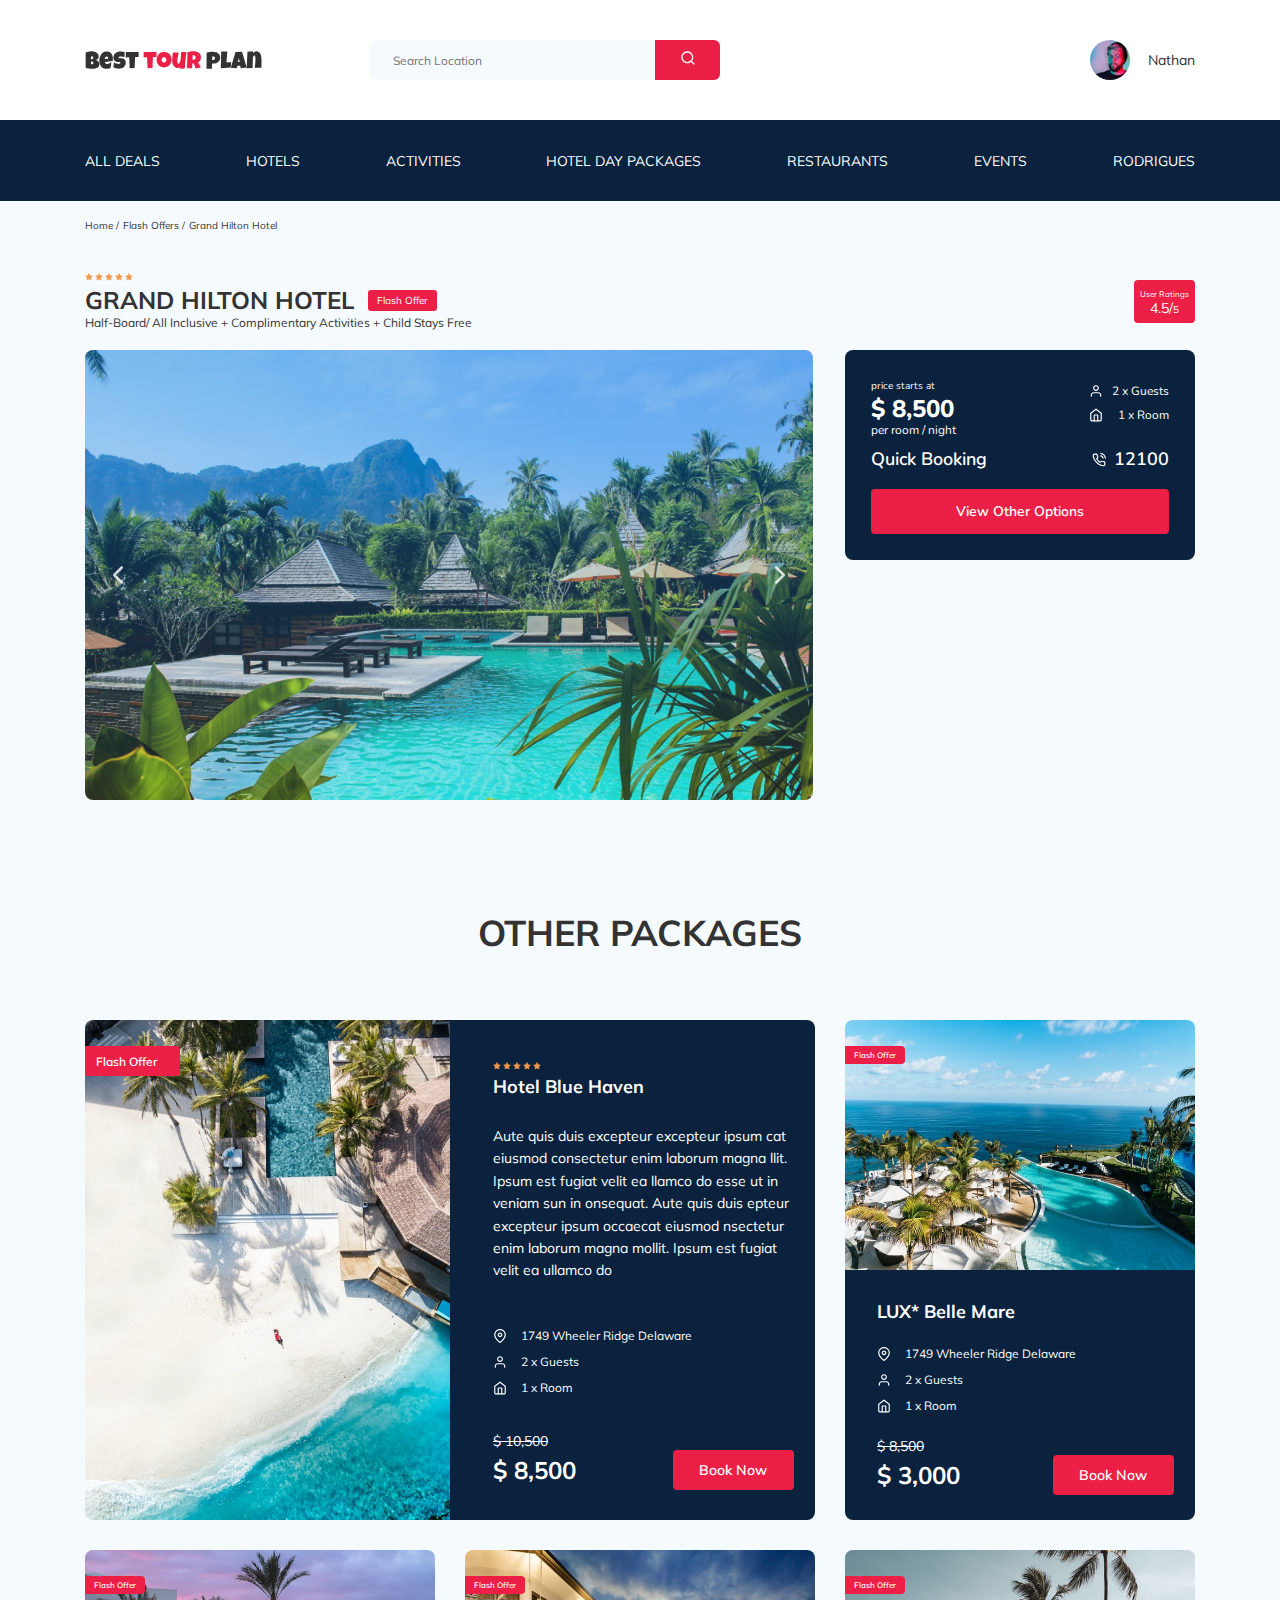
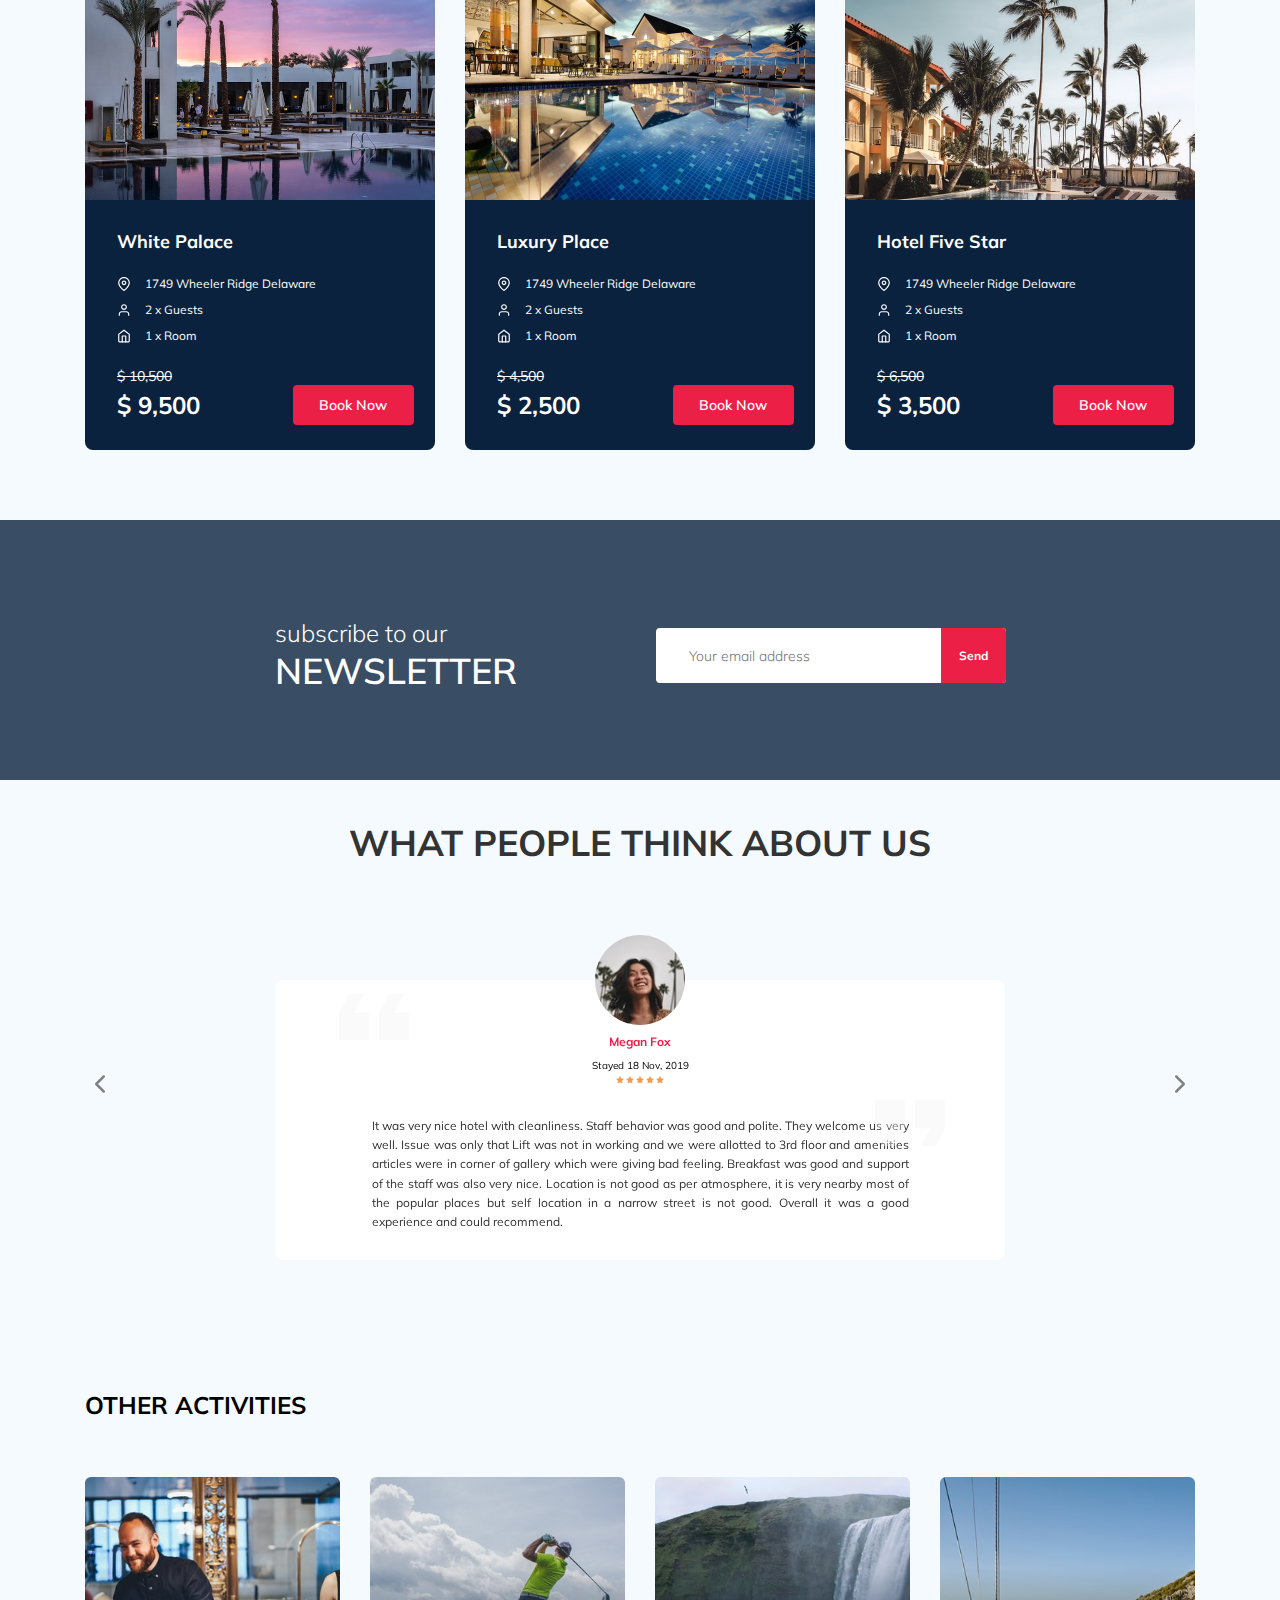
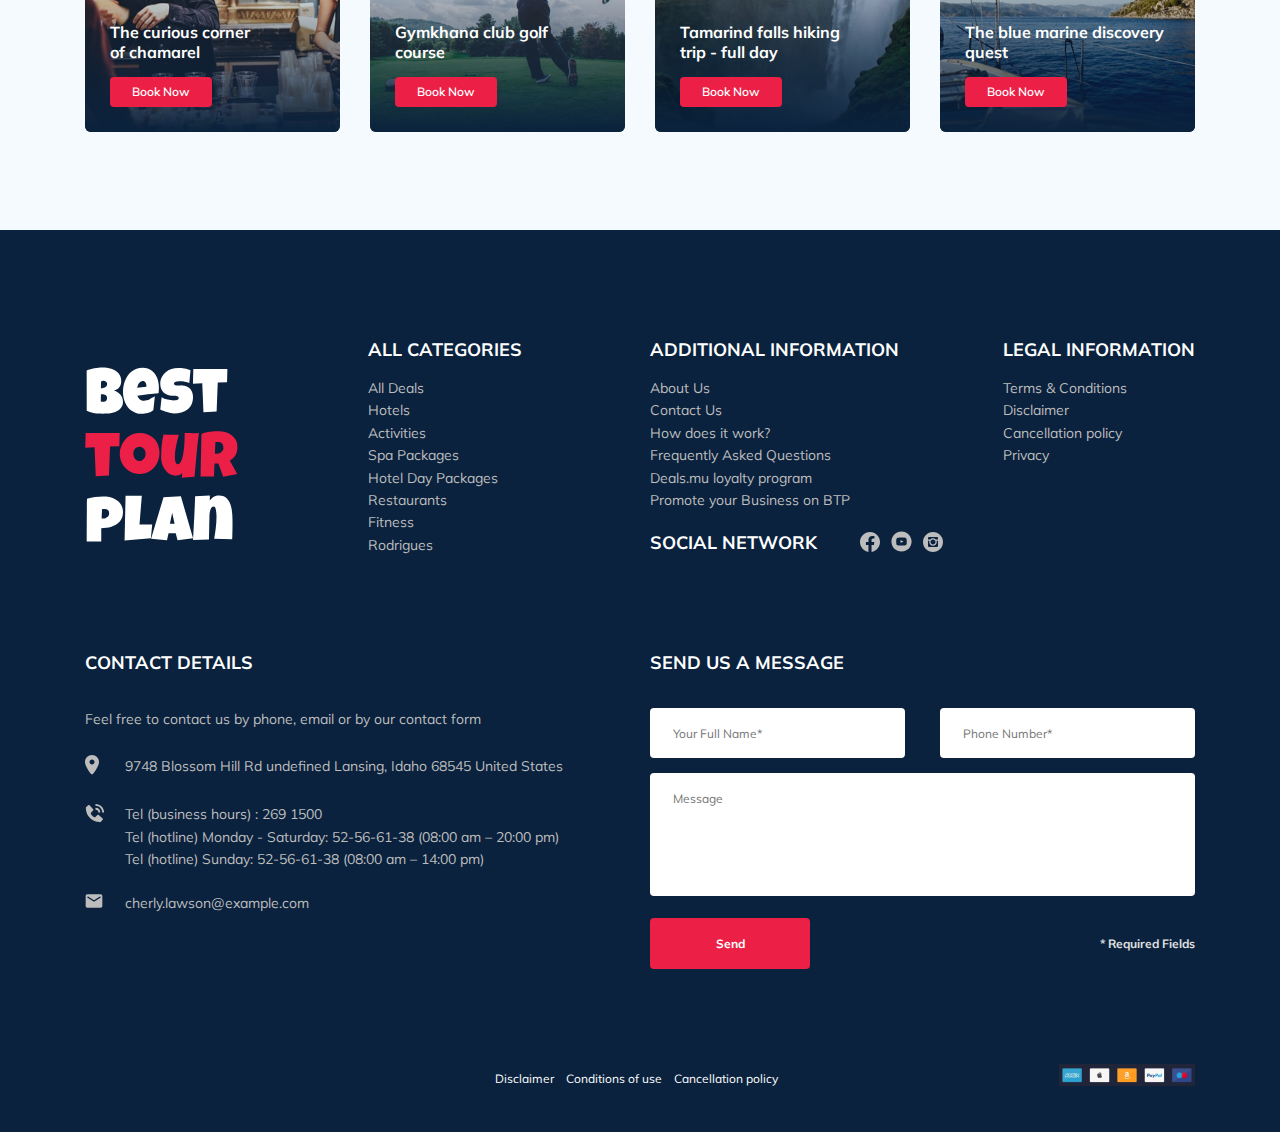
==== commit 78a3eb93: "fix: margins" ====
--- a/index.html
+++ b/index.html
@@ -832,11 +832,12 @@
     <footer class="footer">
       <div class="container">
         <div class="footer-wrapper">
-          <img
+          <a href="/" class="footer__logo">
+            <img
             src="./img/footer/vertical-logo.svg"
             alt="Logo: Best tour plan"
-            class="footer__logo"
           />
+          </a>
           <div class="footer__list footer__categories">
             <h3 class="footer__title">ALL CATEGORIES</h3>
             <ul class="footer__ul">
--- a/css/style.min.css
+++ b/css/style.min.css
@@ -1,1931 +1,2 @@
-* {
-  box-sizing: border-box;
-}
-
-body {
-  font-family: 'Mulish', sans-serif;
-  color: #333333;
-  background-color: #F5FAFE;
-}
-
-.container {
-  max-width: 1110px;
-  margin: auto;
-}
-
-button:hover {
-  cursor: pointer;
-}
-
-button:focus {
-  outline: 0;
-}
-
-input:focus {
-  outline: none;
-}
-
-textarea:focus {
-  outline: none;
-}
-
-img {
-  max-width: 100%;
-}
-
-.d-none {
-  display: none !important;
-}
-
-/*! normalize.css v8.0.1 | MIT License | github.com/necolas/normalize.css */
-/* Document
-   ========================================================================== */
-/**
- * 1. Correct the line height in all browsers.
- * 2. Prevent adjustments of font size after orientation changes in iOS.
- */
-html {
-  line-height: 1.15;
-  /* 1 */
-  -webkit-text-size-adjust: 100%;
-  /* 2 */
-}
-
-/* Sections
-   ========================================================================== */
-/**
- * Remove the margin in all browsers.
- */
-body {
-  margin: 0;
-}
-
-/**
- * Render the `main` element consistently in IE.
- */
-main {
-  display: block;
-}
-
-/**
- * Correct the font size and margin on `h1` elements within `section` and
- * `article` contexts in Chrome, Firefox, and Safari.
- */
-h1 {
-  font-size: 2em;
-  margin: 0.67em 0;
-}
-
-/* Grouping content
-   ========================================================================== */
-/**
- * 1. Add the correct box sizing in Firefox.
- * 2. Show the overflow in Edge and IE.
- */
-hr {
-  box-sizing: content-box;
-  /* 1 */
-  height: 0;
-  /* 1 */
-  overflow: visible;
-  /* 2 */
-}
-
-/**
- * 1. Correct the inheritance and scaling of font size in all browsers.
- * 2. Correct the odd `em` font sizing in all browsers.
- */
-pre {
-  font-family: monospace, monospace;
-  /* 1 */
-  font-size: 1em;
-  /* 2 */
-}
-
-/* Text-level semantics
-   ========================================================================== */
-/**
- * Remove the gray background on active links in IE 10.
- */
-a {
-  background-color: transparent;
-}
-
-/**
- * 1. Remove the bottom border in Chrome 57-
- * 2. Add the correct text decoration in Chrome, Edge, IE, Opera, and Safari.
- */
-abbr[title] {
-  border-bottom: none;
-  /* 1 */
-  text-decoration: underline;
-  /* 2 */
-  text-decoration: underline dotted;
-  /* 2 */
-}
-
-/**
- * Add the correct font weight in Chrome, Edge, and Safari.
- */
-b,
-strong {
-  font-weight: bolder;
-}
-
-/**
- * 1. Correct the inheritance and scaling of font size in all browsers.
- * 2. Correct the odd `em` font sizing in all browsers.
- */
-code,
-kbd,
-samp {
-  font-family: monospace, monospace;
-  /* 1 */
-  font-size: 1em;
-  /* 2 */
-}
-
-/**
- * Add the correct font size in all browsers.
- */
-small {
-  font-size: 80%;
-}
-
-/**
- * Prevent `sub` and `sup` elements from affecting the line height in
- * all browsers.
- */
-sub,
-sup {
-  font-size: 75%;
-  line-height: 0;
-  position: relative;
-  vertical-align: baseline;
-}
-
-sub {
-  bottom: -0.25em;
-}
-
-sup {
-  top: -0.5em;
-}
-
-/* Embedded content
-   ========================================================================== */
-/**
- * Remove the border on images inside links in IE 10.
- */
-img {
-  border-style: none;
-}
-
-/* Forms
-   ========================================================================== */
-/**
- * 1. Change the font styles in all browsers.
- * 2. Remove the margin in Firefox and Safari.
- */
-button,
-input,
-optgroup,
-select,
-textarea {
-  font-family: inherit;
-  /* 1 */
-  font-size: 100%;
-  /* 1 */
-  line-height: 1.15;
-  /* 1 */
-  margin: 0;
-  /* 2 */
-}
-
-/**
- * Show the overflow in IE.
- * 1. Show the overflow in Edge.
- */
-button,
-input {
-  /* 1 */
-  overflow: visible;
-}
-
-/**
- * Remove the inheritance of text transform in Edge, Firefox, and IE.
- * 1. Remove the inheritance of text transform in Firefox.
- */
-button,
-select {
-  /* 1 */
-  text-transform: none;
-}
-
-/**
- * Correct the inability to style clickable types in iOS and Safari.
- */
-button,
-[type="button"],
-[type="reset"],
-[type="submit"] {
-  -webkit-appearance: button;
-}
-
-/**
- * Remove the inner border and padding in Firefox.
- */
-button::-moz-focus-inner,
-[type="button"]::-moz-focus-inner,
-[type="reset"]::-moz-focus-inner,
-[type="submit"]::-moz-focus-inner {
-  border-style: none;
-  padding: 0;
-}
-
-/**
- * Restore the focus styles unset by the previous rule.
- */
-button:-moz-focusring,
-[type="button"]:-moz-focusring,
-[type="reset"]:-moz-focusring,
-[type="submit"]:-moz-focusring {
-  outline: 1px dotted ButtonText;
-}
-
-/**
- * Correct the padding in Firefox.
- */
-fieldset {
-  padding: 0.35em 0.75em 0.625em;
-}
-
-/**
- * 1. Correct the text wrapping in Edge and IE.
- * 2. Correct the color inheritance from `fieldset` elements in IE.
- * 3. Remove the padding so developers are not caught out when they zero out
- *    `fieldset` elements in all browsers.
- */
-legend {
-  box-sizing: border-box;
-  /* 1 */
-  color: inherit;
-  /* 2 */
-  display: table;
-  /* 1 */
-  max-width: 100%;
-  /* 1 */
-  padding: 0;
-  /* 3 */
-  white-space: normal;
-  /* 1 */
-}
-
-/**
- * Add the correct vertical alignment in Chrome, Firefox, and Opera.
- */
-progress {
-  vertical-align: baseline;
-}
-
-/**
- * Remove the default vertical scrollbar in IE 10+.
- */
-textarea {
-  overflow: auto;
-}
-
-/**
- * 1. Add the correct box sizing in IE 10.
- * 2. Remove the padding in IE 10.
- */
-[type="checkbox"],
-[type="radio"] {
-  box-sizing: border-box;
-  /* 1 */
-  padding: 0;
-  /* 2 */
-}
-
-/**
- * Correct the cursor style of increment and decrement buttons in Chrome.
- */
-[type="number"]::-webkit-inner-spin-button,
-[type="number"]::-webkit-outer-spin-button {
-  height: auto;
-}
-
-/**
- * 1. Correct the odd appearance in Chrome and Safari.
- * 2. Correct the outline style in Safari.
- */
-[type="search"] {
-  -webkit-appearance: textfield;
-  /* 1 */
-  outline-offset: -2px;
-  /* 2 */
-}
-
-/**
- * Remove the inner padding in Chrome and Safari on macOS.
- */
-[type="search"]::-webkit-search-decoration {
-  -webkit-appearance: none;
-}
-
-/**
- * 1. Correct the inability to style clickable types in iOS and Safari.
- * 2. Change font properties to `inherit` in Safari.
- */
-::-webkit-file-upload-button {
-  -webkit-appearance: button;
-  /* 1 */
-  font: inherit;
-  /* 2 */
-}
-
-/* Interactive
-   ========================================================================== */
-/*
- * Add the correct display in Edge, IE 10+, and Firefox.
- */
-details {
-  display: block;
-}
-
-/*
- * Add the correct display in all browsers.
- */
-summary {
-  display: list-item;
-}
-
-/* Misc
-   ========================================================================== */
-/**
- * Add the correct display in IE 10+.
- */
-template {
-  display: none;
-}
-
-/**
- * Add the correct display in IE 10.
- */
-[hidden] {
-  display: none;
-}
-
-.navbar {
-  background-color: #ffffff;
-}
-
-.navbar-top {
-  display: flex;
-  align-items: center;
-  justify-content: space-between;
-  padding-top: 40px;
-  padding-bottom: 40px;
-}
-
-.navbar-top__menu-button {
-  display: none;
-}
-
-.navbar__search {
-  margin-right: auto;
-  margin-left: 108px;
-}
-
-.navbar-bottom {
-  background-color: #0A223D;
-}
-
-.navbar-menu {
-  list-style: none;
-  margin: 0;
-  padding: 31px 0;
-  display: flex;
-  align-items: center;
-  justify-content: space-between;
-  color: #ffffff;
-}
-
-.navbar-menu__link {
-  color: inherit;
-  text-decoration: none;
-  text-transform: uppercase;
-  font-size: 14px;
-  line-height: 18px;
-}
-
-.navbar-menu__item_hoverable {
-  position: relative;
-}
-
-.navbar-menu__item_hoverable:after {
-  content: '';
-  position: absolute;
-  left: 0;
-  bottom: -2px;
-  height: 1px;
-  width: 0;
-  background-color: #ffffff;
-  transition: width 250ms ease-in-out;
-}
-
-.navbar-menu__item_hoverable:hover::after {
-  width: 100%;
-}
-
-.navbar-menu__item_mobile_visible {
-  display: none;
-}
-
-.logo {
-  width: 177px;
-  height: 24px;
-}
-
-.logo__img {
-  height: inherit;
-}
-
-.search {
-  position: relative;
-  border-radius: 6px;
-  overflow: hidden;
-  height: 40px;
-}
-
-.search__input {
-  width: 350px;
-  height: 100%;
-  background-color: #F5FAFE;
-  padding-left: 23px;
-  padding-right: 75px;
-  border: none;
-  font-size: 12px;
-  line-height: 15px;
-}
-
-.search__button {
-  position: absolute;
-  top: 0;
-  bottom: 0;
-  right: 0;
-  height: 100%;
-  width: 65px;
-  background-color: #EC1F46;
-  border: none;
-}
-
-.user {
-  display: flex;
-  align-items: center;
-  text-decoration: none;
-}
-
-.user__avatar {
-  width: 40px;
-  height: 40px;
-  border-radius: 50%;
-  object-fit: cover;
-}
-
-.user__name {
-  margin-left: 18px;
-  font-size: 14px;
-  line-height: 18px;
-  color: #333333;
-}
-
-.navbar__search_mobile_visible, .navbar__user_mobile_visible {
-  display: none;
-}
-
-.breadcrumb-list {
-  display: flex;
-  align-items: center;
-  list-style: none;
-  margin: 0;
-  padding: 18px 0;
-}
-
-.breadcrumb-list__item {
-  font-size: 10px;
-  line-height: 13px;
-}
-
-.breadcrumb-list__item:not(:last-child)::after {
-  content: '/';
-  margin-right: 4px;
-}
-
-.breadcrumb-list__link {
-  text-decoration: none;
-  color: inherit;
-}
-
-.hotel {
-  padding-top: 23px;
-  padding-bottom: 70px;
-}
-
-.hotel-info {
-  display: flex;
-  align-items: center;
-  justify-content: space-between;
-  padding-bottom: 20px;
-}
-
-.hotel-info__offer {
-  margin-left: 14px;
-  margin-top: 4px;
-}
-
-.hotel-info__name {
-  margin-top: 4px;
-  margin-bottom: 0;
-}
-
-.hotel-info__description {
-  margin-top: 0;
-  margin-bottom: 0;
-}
-
-.hotel-name {
-  font-size: 24px;
-  line-height: 30px;
-}
-
-.hotel-wrapper {
-  display: flex;
-  flex-wrap: wrap;
-  align-items: center;
-}
-
-.hotel-description {
-  font-size: 12px;
-  line-height: 15px;
-}
-
-.hotel-grid {
-  display: flex;
-  justify-content: space-between;
-}
-
-.hotel-right {
-  display: flex;
-  flex-direction: column;
-  justify-content: space-between;
-}
-
-.hotel-slider {
-  width: 728px;
-  height: 450px;
-  margin: 0;
-  border-radius: 8px;
-  overflow: hidden;
-}
-
-.hotel-slider__item {
-  position: relative;
-  width: 100%;
-  height: 100%;
-}
-
-.hotel-slider__item-img {
-  width: 100%;
-  height: 100%;
-  object-fit: cover;
-}
-
-.hotel-slider__item:after {
-  content: '';
-  position: absolute;
-  width: 100%;
-  height: 100%;
-  top: 0;
-  right: 0;
-  bottom: 0;
-  left: 0;
-  z-index: 5;
-  background: linear-gradient(180deg, rgba(0, 122, 223, 0.48) 0%, rgba(255, 255, 255, 0.128) 100%);
-}
-
-.hotel-slider__button {
-  position: absolute;
-  top: 50%;
-  z-index: 10;
-  transform: translateY(-50%);
-  height: 30px;
-  width: 30px;
-  border: none;
-  background-color: transparent;
-  background-repeat: no-repeat;
-  background-position: center;
-  background-size: 10px;
-}
-
-.hotel-slider__button-prev {
-  left: 18px;
-  background-image: url("../img/arrow-prev.svg");
-}
-
-.hotel-slider__button-next {
-  right: 18px;
-  background-image: url("../img/arrow-next.svg");
-}
-
-.stars {
-  flex-basis: 100%;
-  display: flex;
-}
-
-.star:not(:last-child) {
-  margin-right: 2px;
-}
-
-.offer {
-  font-size: 10px;
-  line-height: 13px;
-  background-color: #EC1F46;
-  padding: 4px 9px;
-  border-radius: 3px;
-  color: #ffffff;
-}
-
-.rating {
-  display: flex;
-  flex-direction: column;
-  align-items: center;
-  padding: 9px 6px 6px 6px;
-  color: #ffffff;
-  background-color: #EC1F46;
-  border-radius: 4px;
-}
-
-.rating__text {
-  font-size: 8px;
-  line-height: 10px;
-}
-
-.rating__counter {
-  font-size: 14px;
-  line-height: 18px;
-}
-
-.rating__counter-total {
-  font-size: 10px;
-  line-height: 13px;
-}
-
-.booking {
-  padding: 29px 26px 26px 26px;
-  width: 350px;
-  font-family: "Nunito", sans-serif;
-  border-radius: 8px;
-  background-color: #0A223D;
-  color: #ffffff;
-}
-
-.booking__info {
-  display: flex;
-  justify-content: space-between;
-  margin-bottom: 9px;
-}
-
-.booking__price {
-  display: flex;
-  flex-direction: column;
-}
-
-.booking__start {
-  font-weight: normal;
-  font-size: 10px;
-  line-height: 14px;
-}
-
-.booking__pricetag {
-  font-weight: 800;
-  font-size: 24px;
-  line-height: 33px;
-}
-
-.booking__per-room {
-  margin-top: -4px;
-  font-weight: normal;
-  font-size: 12px;
-  line-height: 16px;
-}
-
-.booking__room {
-  min-width: 80px;
-  margin-top: 4px;
-}
-
-.booking__text {
-  display: flex;
-  align-items: center;
-  justify-content: space-between;
-  margin-bottom: 8px;
-  font-size: 12px;
-  line-height: 16px;
-}
-
-.booking__description {
-  margin-left: 9px;
-}
-
-.booking__call-center {
-  display: flex;
-  justify-content: space-between;
-  align-items: center;
-  margin-bottom: 17px;
-  font-weight: 600;
-  font-size: 18px;
-  line-height: 25px;
-}
-
-.booking__number {
-  display: flex;
-  align-items: center;
-  color: inherit;
-  text-decoration: none;
-}
-
-.booking__num {
-  margin-left: 8px;
-}
-
-.booking__button {
-  min-height: 45px;
-  width: 100%;
-  font-weight: 600;
-  font-size: 14px;
-  line-height: 19px;
-  border-radius: 4px;
-  background-color: #EC1F46;
-  border: none;
-  color: #ffffff;
-}
-
-.map {
-  width: 350px;
-  height: 210px;
-  border-radius: 10px;
-  overflow: hidden;
-}
-
-.map__frame {
-  width: 100%;
-  height: 100%;
-  border: 0;
-}
-
-.newsletter {
-  position: relative;
-  padding: 98px 0 87px 0;
-}
-
-.newsletter::before {
-  content: '';
-  position: absolute;
-  top: 0;
-  right: 0;
-  bottom: 0;
-  left: 0;
-  width: 100%;
-  height: 100%;
-  background-color: rgba(10, 34, 61, 0.8);
-}
-
-.newsletter-wrapper {
-  position: relative;
-  display: flex;
-  align-items: center;
-  justify-content: space-between;
-  max-width: 731px;
-  margin: auto;
-}
-
-.newsletter-title {
-  margin: 0;
-  color: #ffffff;
-  font-weight: 300;
-  font-size: 24px;
-  line-height: 30px;
-}
-
-.newsletter-title__strong {
-  display: block;
-  font-weight: 600;
-  font-size: 36px;
-  line-height: 45px;
-  text-transform: uppercase;
-}
-
-.subscribe {
-  position: relative;
-  height: 55px;
-  width: 350px;
-  border-radius: 4px;
-  overflow: hidden;
-}
-
-.subscribe__input {
-  position: absolute;
-  width: 100%;
-  height: 100%;
-  padding: 18px 75px 18px 33px;
-  font-weight: 300;
-  font-size: 14px;
-  line-height: 18px;
-  border: none;
-  color: #BDBDBD;
-}
-
-.subscribe__button {
-  position: absolute;
-  right: 0;
-  top: 0;
-  bottom: 0;
-  min-width: 65px;
-  font-weight: bold;
-  font-size: 12px;
-  line-height: 15px;
-  border: none;
-  background-color: #EC1F46;
-  color: #ffffff;
-}
-
-.reviews {
-  padding: 40px 0 70px 0;
-}
-
-.reviews__title {
-  margin-top: 0;
-  margin-bottom: 70px;
-  font-style: normal;
-  font-weight: bold;
-  font-size: 36px;
-  line-height: 45px;
-  text-align: center;
-  text-transform: uppercase;
-}
-
-.reviews-slider {
-  position: relative;
-}
-
-.reviews-slider__item {
-  position: relative;
-  display: flex;
-  flex-direction: column;
-  align-items: center;
-  max-width: 730px;
-  margin: 45px auto 0;
-  padding: 0 62px 30px;
-  background-color: #fff;
-  border-radius: 8px;
-}
-
-.reviews-slider__item:before {
-  content: '';
-  position: absolute;
-  left: 64px;
-  top: 13px;
-  width: 70px;
-  height: 47px;
-  background-image: url(../img/quote-left.svg);
-}
-
-.reviews-slider__item:after {
-  content: '';
-  position: absolute;
-  right: 60px;
-  top: 119px;
-  width: 70px;
-  height: 47px;
-  background-image: url(../img/quote-right.svg);
-}
-
-.reviews-slider__profile {
-  display: flex;
-  flex-direction: column;
-  align-items: center;
-  margin-top: -45px;
-  margin-bottom: 32px;
-}
-
-.reviews-slider__avatar {
-  width: 90px;
-  height: 90px;
-  margin-bottom: 9px;
-  border-radius: 50%;
-  object-fit: cover;
-}
-
-.reviews-slider__username {
-  margin-top: 0;
-  margin-bottom: 10px;
-  color: #EC1F46;
-  font-style: normal;
-  font-weight: bold;
-  font-size: 12px;
-  line-height: 15px;
-}
-
-.reviews-slider__date {
-  margin-bottom: 4px;
-  font-style: normal;
-  font-weight: normal;
-  font-size: 10px;
-  line-height: 13px;
-  color: #000000;
-}
-
-.reviews-slider__rating {
-  display: flex;
-}
-
-.reviews-slider__text {
-  max-width: 537px;
-  max-height: 114px;
-  overflow-y: auto;
-  font-style: normal;
-  font-weight: normal;
-  font-size: 12px;
-  line-height: 160%;
-  text-align: justify;
-  margin: auto;
-}
-
-.reviews-slider__button {
-  position: absolute;
-  top: 134px;
-  z-index: 2;
-  height: 30px;
-  width: 30px;
-  border: none;
-  background-size: 10px;
-  background-color: transparent;
-  background-repeat: no-repeat;
-  background-position: center;
-}
-
-.reviews-slider__button-prev {
-  left: 0;
-  background-image: url(../img/reviews-arrow-prev.svg);
-}
-
-.reviews-slider__button-next {
-  right: 0;
-  background-image: url(../img/reviews-arrow-next.svg);
-}
-
-.activities {
-  padding: 60px 0 98px 0;
-}
-
-.activities__title {
-  margin-top: 0;
-  margin-bottom: 57px;
-  font-style: normal;
-  font-weight: bold;
-  font-size: 24px;
-  line-height: 30px;
-  text-transform: uppercase;
-  color: #000000;
-}
-
-.activities-wrapper {
-  display: flex;
-  justify-content: space-between;
-}
-
-.card {
-  position: relative;
-  display: flex;
-  flex-direction: column;
-  align-items: start;
-  justify-content: flex-end;
-  padding: 25px;
-  height: 255px;
-  width: 255px;
-  border-radius: 6px;
-  overflow: hidden;
-}
-
-.card:before {
-  content: '';
-  position: absolute;
-  top: 0;
-  right: 0;
-  bottom: 0;
-  left: 0;
-  z-index: -1;
-  width: 100%;
-  height: 100%;
-  background: linear-gradient(179.83deg, rgba(196, 196, 196, 0) 35.34%, #0A223D 99.85%);
-}
-
-.card__image {
-  position: absolute;
-  top: 0;
-  left: 0;
-  z-index: -2;
-  height: 100%;
-  width: 100%;
-  object-fit: cover;
-}
-
-.card__title {
-  margin-top: 0;
-  margin-bottom: 15px;
-  font-style: normal;
-  font-weight: bold;
-  font-size: 16px;
-  line-height: 20px;
-  color: #ffffff;
-}
-
-.card__button {
-  padding: 7px 22px;
-  font-style: normal;
-  font-weight: 600;
-  font-size: 12px;
-  line-height: 16px;
-  border-radius: 4px;
-  border: none;
-  background-color: #EC1F46;
-  color: #ffffff;
-}
-
-.packages {
-  padding: 40px 0 70px 0;
-}
-
-.packages__title {
-  margin-top: 0;
-  margin-bottom: 65px;
-  font-style: normal;
-  font-weight: bold;
-  font-size: 36px;
-  line-height: 45px;
-  text-align: center;
-  text-transform: uppercase;
-}
-
-.packages__grid {
-  display: grid;
-  grid-template: 1fr 1fr / 1fr 1fr 1fr;
-  gap: 30px;
-}
-
-.package {
-  position: relative;
-  display: flex;
-  flex-wrap: wrap;
-  height: 500px;
-  width: 100%;
-  border-radius: 8px;
-  overflow: hidden;
-  color: #ffffff;
-}
-
-.package:nth-child(1) {
-  grid-column: 1 / 3;
-}
-
-.package__view {
-  flex-basis: 50%;
-  height: 100%;
-}
-
-.package__view_small {
-  flex-basis: 100%;
-  height: 50%;
-}
-
-.package__image {
-  height: 100%;
-  width: 100%;
-  object-fit: cover;
-}
-
-.package__info {
-  display: flex;
-  flex-direction: column;
-  justify-content: space-between;
-  padding: 42px 21px 30px 43px;
-  flex-basis: 50%;
-  background-color: #0A223D;
-}
-
-.package__info_small {
-  padding: 30px 21px 25px 32px;
-  height: 50%;
-  flex-basis: 100%;
-}
-
-@media (max-width: 767px) {
-  .package__info_small {
-    padding: 20px !important;
-  }
-}
-
-.package__stars {
-  margin-bottom: 5px;
-}
-
-.package__stars_small {
-  display: none;
-}
-
-.package__title {
-  margin-top: 0;
-  margin-bottom: 27px;
-  font-style: normal;
-  font-weight: bold;
-  font-size: 18px;
-  line-height: 23px;
-}
-
-.package__title_small {
-  margin-bottom: 0 !important;
-}
-
-.package__description {
-  margin: 0;
-  font-style: normal;
-  font-weight: normal;
-  font-size: 14px;
-  line-height: 160.6%;
-}
-
-.package__description_small {
-  display: none;
-}
-
-.package__bottom {
-  display: flex;
-  flex-wrap: wrap;
-  justify-content: space-between;
-  align-items: flex-end;
-}
-
-.package__properties {
-  flex-basis: 100%;
-  margin-bottom: 37px;
-}
-
-.package__properties_small {
-  margin-bottom: 24px;
-}
-
-.package__button {
-  padding: 11px 27px 10px 26px;
-  font-style: normal;
-  font-weight: 600;
-  font-size: 14px;
-  line-height: 19px;
-  color: #ffffff;
-  background-color: #EC1F46;
-  border-radius: 4px;
-  border: none;
-}
-
-.package__prices {
-  display: flex;
-  flex-direction: column;
-}
-
-.package__pricetag-old {
-  margin-bottom: 5px;
-  font-style: normal;
-  font-weight: normal;
-  font-size: 14px;
-  line-height: 18px;
-  text-decoration-line: line-through;
-}
-
-.package__pricetag-new {
-  margin-bottom: 5px;
-  font-style: normal;
-  font-weight: bold;
-  font-size: 24px;
-  line-height: 30px;
-}
-
-.package__offer {
-  position: absolute;
-  left: 0;
-  top: 26px;
-  min-width: 95px;
-  padding: 8px 12px 7px 11px;
-  font-style: normal;
-  font-weight: 600;
-  font-size: 12px;
-  line-height: 15px;
-  background-color: #EC1F46;
-  border-radius: 0px 4px 4px 0px;
-}
-
-.package__offer_small {
-  min-width: 60px;
-  padding: 4px 9px;
-  font-size: 8px;
-  line-height: 10px;
-}
-
-@media (max-width: 767px) {
-  .package__offer_small {
-    top: 23px !important;
-  }
-}
-
-.property {
-  display: flex;
-  align-items: center;
-}
-
-.property:not(:last-child) {
-  margin-bottom: 11px;
-}
-
-.property__icon {
-  margin-right: 14px;
-}
-
-.property__description {
-  font-style: normal;
-  font-weight: normal;
-  font-size: 12px;
-  line-height: 15px;
-}
-
-.footer {
-  padding: 108px 0 46px 0;
-  background-color: #0A223D;
-  color: #ffffff;
-}
-
-.footer-wrapper {
-  display: grid;
-  grid-template-columns: repeat(4, minmax(min-content, 1fr));
-  grid-gap: 20px;
-  grid-auto-rows: minmax(40px, min-content);
-  align-items: start;
-}
-
-.footer__logo {
-  width: 166px;
-  grid-row: 1 / 3;
-  align-self: center;
-}
-
-.footer__categories {
-  grid-row: 1 / 4;
-}
-
-.footer__social-network {
-  display: flex;
-  align-content: start;
-  grid-row: 2 / 4;
-  grid-column: 3 / span 2;
-}
-
-.footer__social-links {
-  display: flex;
-  align-items: center;
-  justify-content: space-between;
-  min-width: 83px;
-}
-
-.footer__contact-details {
-  grid-column: span 2;
-}
-
-.footer__contact-form {
-  grid-column: span 2;
-}
-
-.footer__title {
-  margin-top: 0;
-  margin-bottom: 16px;
-  font-style: normal;
-  font-weight: bold;
-  font-size: 18px;
-  line-height: 23px;
-  text-transform: uppercase;
-}
-
-.footer__title_inline {
-  margin: 0 43px 0 0;
-}
-
-.footer__ul {
-  margin: 0;
-  padding: 0;
-  list-style: none;
-}
-
-.footer__ul_bottom {
-  display: flex;
-}
-
-.footer__item {
-  display: flex;
-  align-items: flex-start;
-  font-style: normal;
-  font-weight: normal;
-  font-size: 14px;
-  line-height: 160%;
-  color: #BDBDBD;
-}
-
-.footer__item_bottom {
-  margin-right: 12px;
-  font-style: normal;
-  font-weight: normal;
-  font-size: 12px;
-  line-height: 15px;
-  color: #FFFFFF;
-}
-
-.footer__text {
-  margin-top: 0;
-  margin-bottom: 24px;
-  color: #BDBDBD;
-}
-
-.footer__link {
-  text-decoration: none;
-  color: inherit;
-}
-
-.footer__icon-wrapper {
-  min-width: 40px;
-}
-
-.footer__form {
-  display: flex;
-  align-items: start;
-  justify-content: space-between;
-  flex-wrap: wrap;
-}
-
-.footer__input {
-  padding: 0 23px;
-  height: 50px;
-  width: 255px;
-  border-radius: 4px;
-  border: none;
-  background-color: #ffffff;
-}
-
-.footer__message {
-  flex-basis: 100%;
-  margin-top: 15px;
-  margin-bottom: 22px;
-  padding: 18px 23px;
-  height: 123px;
-  border-radius: 4px;
-  border: none;
-  background-color: #ffffff;
-  resize: none;
-}
-
-.footer__button {
-  padding: 18px;
-  min-width: 160px;
-  font-style: normal;
-  font-weight: bold;
-  font-size: 12px;
-  line-height: 15px;
-  border-radius: 4px;
-  border: none;
-  background-color: #EC1F46;
-  color: #ffffff;
-}
-
-.footer__info {
-  align-self: center;
-  font-style: normal;
-  font-weight: bold;
-  font-size: 12px;
-  line-height: 15px;
-  color: #E0E0E0;
-}
-
-.footer__bottom {
-  display: flex;
-  align-items: flex-end;
-  justify-content: space-between;
-  margin-left: auto;
-  margin-top: 95px;
-  width: 700px;
-}
-
-.footer__legal {
-  justify-self: flex-end;
-}
-
-.contact-details__title {
-  margin-bottom: 34px;
-}
-
-.contact-details__item:not(:last-child) {
-  margin-bottom: 22px;
-}
-
-.contact-form__title {
-  margin-bottom: 34px;
-}
-
-@media (max-width: 1199px) {
-  .container {
-    max-width: 960px;
-  }
-  .hotel-slider {
-    width: 580px;
-  }
-  .card {
-    width: 225px;
-    height: 225px;
-  }
-  .card__title {
-    font-size: 14px;
-  }
-  .package__description {
-    font-size: 13px;
-  }
-}
-
-@media (max-width: 991px) {
-  .container, .newsletter-wrapper {
-    max-width: 700px;
-  }
-  .logo {
-    width: 132px;
-    height: 18px;
-  }
-  .search__input {
-    width: 340px;
-  }
-  .navbar-top {
-    padding-top: 30px;
-    padding-bottom: 30px;
-  }
-  .navbar__search {
-    margin-left: auto;
-  }
-  .navbar-menu {
-    padding-top: 22px;
-    padding-bottom: 22px;
-  }
-  .navbar-menu__link {
-    font-size: 12px;
-    line-height: 15px;
-  }
-  .reviews {
-    padding-bottom: 60px;
-  }
-  .reviews__title {
-    margin-bottom: 50px;
-    font-size: 30px;
-    line-height: 38px;
-  }
-  .reviews-slider__button {
-    top: 157px;
-  }
-  .reviews-slider__text {
-    max-height: 133px;
-  }
-  .reviews-slider__item {
-    max-width: 580px;
-  }
-  .reviews-slider__item:before {
-    display: none;
-  }
-  .reviews-slider__item:after {
-    display: none;
-  }
-  .hotel {
-    padding-bottom: 60px;
-  }
-  .hotel-grid {
-    flex-wrap: wrap;
-  }
-  .hotel-slider {
-    flex-basis: 100%;
-  }
-  .hotel-right {
-    margin-top: 30px;
-    flex-basis: 100%;
-    flex-direction: row;
-    justify-content: space-between;
-  }
-  .booking {
-    width: 340px;
-    padding-left: 22px;
-    padding-right: 22px;
-  }
-  .map {
-    width: 340px;
-  }
-  .newsletter {
-    padding: 92px 0 93px 0;
-  }
-  .activities-wrapper {
-    flex-wrap: wrap;
-  }
-  .activities__card:nth-child(-n+2) {
-    margin-bottom: 20px;
-  }
-  .card {
-    width: 339px;
-    height: 255px;
-  }
-  .card__title {
-    font-size: 16px;
-  }
-  .packages {
-    padding: 30px 0 60px 0;
-  }
-  .packages__title {
-    margin-bottom: 50px;
-    font-size: 30px;
-    line-height: 38px;
-  }
-  .packages__grid {
-    grid-template: 1fr 1fr 1fr / 1fr 1fr;
-  }
-  .package__description {
-    font-size: 14px;
-  }
-}
-
-@media (max-width: 767px) {
-  .container {
-    max-width: 530px;
-  }
-  body {
-    padding-top: 74px;
-  }
-  .user__name {
-    margin: 10px 0 0 0;
-    color: #ffffff;
-  }
-  .navbar__user {
-    flex-direction: column;
-    justify-content: space-between;
-    align-items: center;
-  }
-  .navbar__search_mobile_hidden, .navbar__user_mobile_hidden {
-    display: none;
-  }
-  .navbar__search_mobile_visible, .navbar__user_mobile_visible {
-    display: flex;
-  }
-  .navbar_mobile_fixed {
-    position: fixed;
-    top: 0;
-    left: 0;
-    right: 0;
-    z-index: 5;
-  }
-  .navbar-bottom {
-    display: none;
-    position: fixed;
-    left: 0;
-    right: 0;
-    bottom: 0;
-    top: 74px;
-  }
-  .navbar-bottom_visible {
-    display: block;
-  }
-  .navbar-menu {
-    padding-top: 31px;
-    flex-direction: column;
-  }
-  .navbar-menu__item_hoverable:after {
-    display: none;
-  }
-  .navbar-menu__item:not(:last-child) {
-    margin-bottom: 20px;
-  }
-  .navbar-menu__item_mobile_visible {
-    display: list-item;
-  }
-  .navbar-menu__item_mobile_visible:nth-child(1) {
-    margin-bottom: 27px;
-  }
-  .navbar-menu__item_mobile_visible:nth-child(2) {
-    margin-bottom: 39px;
-  }
-  .navbar-top {
-    padding-top: 28px;
-    padding-bottom: 28px;
-  }
-  .navbar .menu-button {
-    display: flex;
-    align-items: center;
-    justify-content: space-between;
-    flex-direction: column;
-    height: 11px;
-    width: 16px;
-    padding: 0;
-    border: none;
-    background-color: #fff;
-  }
-  .navbar .menu-button__line {
-    width: 16px;
-    height: 1px;
-    background-color: #333333;
-  }
-  .stars {
-    flex-basis: auto;
-  }
-  .booking {
-    flex-basis: 100%;
-  }
-  .map {
-    flex-basis: 100%;
-    margin-top: 20px;
-  }
-  .hotel {
-    padding-top: 5px;
-  }
-  .hotel-right {
-    flex-wrap: wrap;
-  }
-  .hotel-slider {
-    height: 350px;
-  }
-  .hotel-name {
-    flex-basis: 100%;
-  }
-  .hotel-wrapper {
-    justify-content: space-between;
-  }
-  .hotel-info__text {
-    width: 100%;
-  }
-  .hotel-info__name {
-    margin-top: 10px;
-  }
-  .hotel-info__rating {
-    display: none;
-  }
-  .hotel-info__offer {
-    order: -1;
-    margin-left: 0;
-    margin-top: 0;
-  }
-  .newsletter {
-    padding: 76px 0 83px 0;
-  }
-  .newsletter-wrapper {
-    max-width: 530px;
-    flex-direction: column;
-    align-items: start;
-  }
-  .newsletter-title {
-    font-weight: 300;
-    font-size: 20px;
-    line-height: 25px;
-  }
-  .newsletter-title__strong {
-    font-weight: 600;
-    font-size: 30px;
-    line-height: 38px;
-  }
-  .newsletter__subscribe {
-    margin-top: 37px;
-  }
-  .reviews-slider__item {
-    width: 100%;
-  }
-  .reviews-slider__button {
-    transform: translateY(-50%);
-    top: 45px;
-  }
-  .reviews-slider__button-prev {
-    left: 34px;
-  }
-  .reviews-slider__button-next {
-    right: 34px;
-  }
-  .activities__title {
-    margin-bottom: 36px;
-  }
-  .card {
-    width: 100%;
-  }
-  .card:nth-child(-n+3) {
-    margin-bottom: 20px;
-  }
-  .packages__grid {
-    gap: 20px;
-  }
-  .package {
-    height: 420px;
-  }
-  .package__info {
-    padding: 25px;
-  }
-  .package__title {
-    margin-bottom: 12px;
-  }
-  .package__description {
-    font-size: 12px;
-  }
-  .package__pricetag-old {
-    margin-bottom: 2px;
-    font-size: 12px;
-    line-height: 15px;
-  }
-  .package__pricetag-new {
-    margin-bottom: 0;
-    font-size: 20px;
-    line-height: 24px;
-  }
-  .package__properties {
-    margin-bottom: 25px;
-  }
-  .package__button {
-    padding: 9px 21px 9px 20px;
-    font-size: 12px;
-    line-height: 15px;
-  }
-  .property:not(:last-child) {
-    margin-bottom: 6px;
-  }
-  .property__description {
-    font-size: 11px;
-  }
-}
-
-@media (max-width: 575px) {
-  .container, .newsletter-wrapper {
-    max-width: 400px;
-  }
-  .logo {
-    width: 99px;
-    height: 14px;
-  }
-  .navbar-bottom {
-    top: 70px;
-  }
-  .search__input {
-    width: 245px;
-  }
-  .subscribe {
-    width: 100%;
-  }
-  .reviews {
-    padding-bottom: 50px;
-  }
-  .reviews__title {
-    font-size: 18px;
-    line-height: 23px;
-  }
-  .reviews-slider__item {
-    padding-left: 31px;
-    padding-right: 31px;
-    padding-bottom: 36px;
-  }
-  .reviews-slider__text {
-    text-align: left;
-  }
-  .packages {
-    padding: 25px 0 50px 0;
-  }
-  .packages__title {
-    margin-bottom: 40px;
-  }
-  .packages__grid {
-    grid-template: repeat(5, 1fr)/1fr;
-    column-gap: 0;
-  }
-  .package {
-    grid-column: 1 / 2 !important;
-  }
-  .package__view {
-    flex-basis: 100%;
-    height: 50%;
-  }
-  .package__info {
-    padding: 30px 21px 25px 32px;
-    height: 50%;
-    flex-basis: 100%;
-  }
-}
-
-@media (max-width: 575px) and (max-width: 767px) {
-  .package__info {
-    padding: 20px !important;
-  }
-}
-
-@media (max-width: 575px) {
-  .package__title {
-    margin-bottom: 0 !important;
-  }
-  .package__properties {
-    margin-bottom: 24px;
-  }
-  .package__offer {
-    min-width: 60px;
-    padding: 4px 9px;
-    font-size: 8px;
-    line-height: 10px;
-  }
-}
-
-@media (max-width: 575px) and (max-width: 767px) {
-  .package__offer {
-    top: 23px !important;
-  }
-}
-
-@media (max-width: 575px) {
-  .package__stars {
-    display: none;
-  }
-  .package__description {
-    display: none;
-  }
-}
-
-@media (min-width: 320px) and (max-width: 479px) {
-  .container, .newsletter-wrapper {
-    max-width: 280px;
-  }
-  .hotel {
-    padding-bottom: 40px;
-  }
-  .hotel-info {
-    padding-bottom: 38px;
-  }
-  .hotel__stars {
-    margin-right: 16px;
-  }
-  .hotel-right {
-    margin-top: 20px;
-  }
-  .hotel-slider {
-    height: 179px;
-  }
-  .hotel-slider__button {
-    height: 12px;
-    width: 12px;
-    background-size: 4px;
-  }
-  .hotel-slider__button-prev {
-    left: 10px;
-  }
-  .hotel-slider__button-next {
-    right: 10px;
-  }
-  .booking {
-    width: 280px;
-  }
-  .map {
-    width: 280px;
-    height: 173px;
-  }
-  .subscribe__input {
-    padding-left: 20px;
-  }
-  .reviews-slider__text {
-    max-height: 266px;
-  }
-  .reviews__title {
-    margin-left: auto;
-    margin-right: auto;
-    margin-bottom: 42px;
-    max-width: 245px;
-  }
-  .activities {
-    padding: 40px 0 60px 0;
-  }
-  .activities__title {
-    margin-bottom: 36px;
-    font-size: 18px;
-    line-height: 23px;
-  }
-  .packages__title {
-    margin-bottom: 30px;
-    font-size: 18px;
-    line-height: 23px;
-  }
-  .newsletter-title__strong {
-    margin-top: 5px;
-  }
-}
+*{box-sizing:border-box}body{font-family:'Mulish', sans-serif;color:#333;background-color:#F5FAFE}.container{max-width:1110px;margin:auto}button:hover{cursor:pointer}button:focus{outline:0}input:focus{outline:none}textarea:focus{outline:none}img{max-width:100%}.d-none{display:none !important}/*! normalize.css v8.0.1 | MIT License | github.com/necolas/normalize.css */html{line-height:1.15;-webkit-text-size-adjust:100%}body{margin:0}main{display:block}h1{font-size:2em;margin:0.67em 0}hr{box-sizing:content-box;height:0;overflow:visible}pre{font-family:monospace, monospace;font-size:1em}a{background-color:transparent}abbr[title]{border-bottom:none;text-decoration:underline;text-decoration:underline dotted}b,strong{font-weight:bolder}code,kbd,samp{font-family:monospace, monospace;font-size:1em}small{font-size:80%}sub,sup{font-size:75%;line-height:0;position:relative;vertical-align:baseline}sub{bottom:-0.25em}sup{top:-0.5em}img{border-style:none}button,input,optgroup,select,textarea{font-family:inherit;font-size:100%;line-height:1.15;margin:0}button,input{overflow:visible}button,select{text-transform:none}button,[type="button"],[type="reset"],[type="submit"]{-webkit-appearance:button}button::-moz-focus-inner,[type="button"]::-moz-focus-inner,[type="reset"]::-moz-focus-inner,[type="submit"]::-moz-focus-inner{border-style:none;padding:0}button:-moz-focusring,[type="button"]:-moz-focusring,[type="reset"]:-moz-focusring,[type="submit"]:-moz-focusring{outline:1px dotted ButtonText}fieldset{padding:0.35em 0.75em 0.625em}legend{box-sizing:border-box;color:inherit;display:table;max-width:100%;padding:0;white-space:normal}progress{vertical-align:baseline}textarea{overflow:auto}[type="checkbox"],[type="radio"]{box-sizing:border-box;padding:0}[type="number"]::-webkit-inner-spin-button,[type="number"]::-webkit-outer-spin-button{height:auto}[type="search"]{-webkit-appearance:textfield;outline-offset:-2px}[type="search"]::-webkit-search-decoration{-webkit-appearance:none}::-webkit-file-upload-button{-webkit-appearance:button;font:inherit}details{display:block}summary{display:list-item}template{display:none}[hidden]{display:none}.navbar{background-color:#ffffff}.navbar-top{display:flex;align-items:center;justify-content:space-between;padding-top:40px;padding-bottom:40px}.navbar-top__menu-button{display:none}.navbar__search{margin-right:auto;margin-left:108px}.navbar-bottom{background-color:#0A223D}.navbar-menu{list-style:none;margin:0;padding:31px 0;display:flex;align-items:center;justify-content:space-between;color:#fff}.navbar-menu__link{color:inherit;text-decoration:none;text-transform:uppercase;font-size:14px;line-height:18px}.navbar-menu__item_hoverable{position:relative}.navbar-menu__item_hoverable:after{content:'';position:absolute;left:0;bottom:-2px;height:1px;width:0;background-color:#fff;transition:width 250ms ease-in-out}.navbar-menu__item_hoverable:hover::after{width:100%}.navbar-menu__item_mobile_visible{display:none}.logo{width:177px;height:24px}.logo__img{height:inherit}.search{position:relative;border-radius:6px;overflow:hidden;height:40px}.search__input{width:350px;height:100%;background-color:#F5FAFE;padding-left:23px;padding-right:75px;border:none;font-size:12px;line-height:15px}.search__button{position:absolute;top:0;bottom:0;right:0;height:100%;width:65px;background-color:#EC1F46;border:none}.user{display:flex;align-items:center;text-decoration:none}.user__avatar{width:40px;height:40px;border-radius:50%;object-fit:cover}.user__name{margin-left:18px;font-size:14px;line-height:18px;color:#333}.navbar__search_mobile_visible,.navbar__user_mobile_visible{display:none}.breadcrumb-list{display:flex;align-items:center;list-style:none;margin:0;padding:18px 0}.breadcrumb-list__item{font-size:10px;line-height:13px}.breadcrumb-list__item:not(:last-child)::after{content:'/';margin-right:4px}.breadcrumb-list__link{text-decoration:none;color:inherit}.hotel{padding-top:23px;padding-bottom:70px}.hotel-info{display:flex;align-items:center;justify-content:space-between;padding-bottom:20px}.hotel-info__offer{margin-left:14px;margin-top:4px}.hotel-info__name{margin-top:4px;margin-bottom:0}.hotel-info__description{margin-top:0;margin-bottom:0}.hotel-name{font-size:24px;line-height:30px}.hotel-wrapper{display:flex;flex-wrap:wrap;align-items:center}.hotel-description{font-size:12px;line-height:15px}.hotel-grid{display:flex;justify-content:space-between}.hotel-right{display:flex;flex-direction:column;justify-content:space-between}.hotel-slider{width:728px;height:450px;margin:0;border-radius:8px;overflow:hidden}.hotel-slider__item{position:relative;width:100%;height:100%}.hotel-slider__item-img{width:100%;height:100%;object-fit:cover}.hotel-slider__item:after{content:'';position:absolute;width:100%;height:100%;top:0;right:0;bottom:0;left:0;z-index:5;background:linear-gradient(180deg, rgba(0,122,223,0.48) 0%, rgba(255,255,255,0.128) 100%)}.hotel-slider__button{position:absolute;top:50%;z-index:10;transform:translateY(-50%);height:30px;width:30px;border:none;background-color:transparent;background-repeat:no-repeat;background-position:center;background-size:10px}.hotel-slider__button-prev{left:18px;background-image:url("../img/arrow-prev.svg")}.hotel-slider__button-next{right:18px;background-image:url("../img/arrow-next.svg")}.stars{flex-basis:100%;display:flex}.star:not(:last-child){margin-right:2px}.offer{font-size:10px;line-height:13px;background-color:#EC1F46;padding:4px 9px;border-radius:3px;color:#fff}.rating{display:flex;flex-direction:column;align-items:center;padding:9px 6px 6px 6px;color:#fff;background-color:#EC1F46;border-radius:4px}.rating__text{font-size:8px;line-height:10px}.rating__counter{font-size:14px;line-height:18px}.rating__counter-total{font-size:10px;line-height:13px}.booking{padding:29px 26px 26px 26px;width:350px;font-family:"Nunito", sans-serif;border-radius:8px;background-color:#0A223D;color:#fff}.booking__info{display:flex;justify-content:space-between;margin-bottom:9px}.booking__price{display:flex;flex-direction:column}.booking__start{font-weight:normal;font-size:10px;line-height:14px}.booking__pricetag{font-weight:800;font-size:24px;line-height:33px}.booking__per-room{margin-top:-4px;font-weight:normal;font-size:12px;line-height:16px}.booking__room{min-width:80px;margin-top:4px}.booking__text{display:flex;align-items:center;justify-content:space-between;margin-bottom:8px;font-size:12px;line-height:16px}.booking__description{margin-left:9px}.booking__call-center{display:flex;justify-content:space-between;align-items:center;margin-bottom:17px;font-weight:600;font-size:18px;line-height:25px}.booking__number{display:flex;align-items:center;color:inherit;text-decoration:none}.booking__num{margin-left:8px}.booking__button{min-height:45px;width:100%;font-weight:600;font-size:14px;line-height:19px;border-radius:4px;background-color:#EC1F46;border:none;color:#fff}.map{width:350px;height:210px;border-radius:10px;overflow:hidden}.map__frame{width:100%;height:100%;border:0}.newsletter{position:relative;padding:98px 0 87px 0}.newsletter::before{content:'';position:absolute;top:0;right:0;bottom:0;left:0;width:100%;height:100%;background-color:rgba(10,34,61,0.8)}.newsletter-wrapper{position:relative;display:flex;align-items:center;justify-content:space-between;max-width:731px;margin:auto}.newsletter-title{margin:0;color:#fff;font-weight:300;font-size:24px;line-height:30px}.newsletter-title__strong{display:block;font-weight:600;font-size:36px;line-height:45px;text-transform:uppercase}.subscribe{position:relative;height:55px;width:350px;border-radius:4px;overflow:hidden}.subscribe__input{position:absolute;width:100%;height:100%;padding:18px 75px 18px 33px;font-weight:300;font-size:14px;line-height:18px;border:none;color:#BDBDBD}.subscribe__button{position:absolute;right:0;top:0;bottom:0;min-width:65px;font-weight:bold;font-size:12px;line-height:15px;border:none;background-color:#EC1F46;color:#fff}.reviews{padding:40px 0 70px 0}.reviews__title{margin-top:0;margin-bottom:70px;font-style:normal;font-weight:bold;font-size:36px;line-height:45px;text-align:center;text-transform:uppercase}.reviews-slider{position:relative}.reviews-slider__item{position:relative;display:flex;flex-direction:column;align-items:center;max-width:730px;margin:45px auto 0;padding:0 62px 30px;background-color:#fff;border-radius:8px}.reviews-slider__item:before{content:'';position:absolute;left:64px;top:13px;width:70px;height:47px;background-image:url(../img/quote-left.svg)}.reviews-slider__item:after{content:'';position:absolute;right:60px;top:119px;width:70px;height:47px;background-image:url(../img/quote-right.svg)}.reviews-slider__profile{display:flex;flex-direction:column;align-items:center;margin-top:-45px;margin-bottom:32px}.reviews-slider__avatar{width:90px;height:90px;margin-bottom:9px;border-radius:50%;object-fit:cover}.reviews-slider__username{margin-top:0;margin-bottom:10px;color:#EC1F46;font-style:normal;font-weight:bold;font-size:12px;line-height:15px}.reviews-slider__date{margin-bottom:4px;font-style:normal;font-weight:normal;font-size:10px;line-height:13px;color:#000000}.reviews-slider__rating{display:flex}.reviews-slider__text{max-width:537px;max-height:114px;overflow-y:auto;font-style:normal;font-weight:normal;font-size:12px;line-height:160%;text-align:justify;margin:auto}.reviews-slider__button{position:absolute;top:134px;z-index:2;height:30px;width:30px;border:none;background-size:10px;background-color:transparent;background-repeat:no-repeat;background-position:center}.reviews-slider__button-prev{left:0;background-image:url(../img/reviews-arrow-prev.svg)}.reviews-slider__button-next{right:0;background-image:url(../img/reviews-arrow-next.svg)}.activities{padding:60px 0 98px 0}.activities__title{margin-top:0;margin-bottom:57px;font-style:normal;font-weight:bold;font-size:24px;line-height:30px;text-transform:uppercase;color:#000000}.activities-wrapper{display:flex;justify-content:space-between}.card{position:relative;display:flex;flex-direction:column;align-items:start;justify-content:flex-end;padding:25px;height:255px;width:255px;border-radius:6px;overflow:hidden}.card:before{content:'';position:absolute;top:0;right:0;bottom:0;left:0;z-index:-1;width:100%;height:100%;background:linear-gradient(179.83deg, rgba(196,196,196,0) 35.34%, #0A223D 99.85%)}.card__image{position:absolute;top:0;left:0;z-index:-2;height:100%;width:100%;object-fit:cover}.card__title{margin-top:0;margin-bottom:15px;font-style:normal;font-weight:bold;font-size:16px;line-height:20px;color:#fff}.card__button{padding:7px 22px;font-style:normal;font-weight:600;font-size:12px;line-height:16px;border-radius:4px;border:none;background-color:#EC1F46;color:#fff}.packages{padding:40px 0 70px 0}.packages__title{margin-top:0;margin-bottom:65px;font-style:normal;font-weight:bold;font-size:36px;line-height:45px;text-align:center;text-transform:uppercase}.packages__grid{display:grid;grid-template:1fr 1fr / 1fr 1fr 1fr;gap:30px}.package{position:relative;display:flex;flex-wrap:wrap;height:500px;width:100%;border-radius:8px;overflow:hidden;color:#fff}.package:nth-child(1){grid-column:1 / 3}.package__view{flex-basis:50%;height:100%}.package__view_small{flex-basis:100%;height:50%}.package__image{height:100%;width:100%;object-fit:cover}.package__info{display:flex;flex-direction:column;justify-content:space-between;padding:42px 21px 30px 43px;flex-basis:50%;background-color:#0A223D}.package__info_small{padding:30px 21px 25px 32px;height:50%;flex-basis:100%}@media (max-width: 767px){.package__info_small{padding:20px !important}}.package__stars{margin-bottom:5px}.package__stars_small{display:none}.package__title{margin-top:0;margin-bottom:27px;font-style:normal;font-weight:bold;font-size:18px;line-height:23px}.package__title_small{margin-bottom:0 !important}.package__description{margin:0;font-style:normal;font-weight:normal;font-size:14px;line-height:160.6%}.package__description_small{display:none}.package__bottom{display:flex;flex-wrap:wrap;justify-content:space-between;align-items:flex-end}.package__properties{flex-basis:100%;margin-bottom:37px}.package__properties_small{margin-bottom:24px}.package__button{padding:11px 27px 10px 26px;font-style:normal;font-weight:600;font-size:14px;line-height:19px;color:#fff;background-color:#EC1F46;border-radius:4px;border:none}.package__prices{display:flex;flex-direction:column}.package__pricetag-old{margin-bottom:5px;font-style:normal;font-weight:normal;font-size:14px;line-height:18px;text-decoration-line:line-through}.package__pricetag-new{margin-bottom:5px;font-style:normal;font-weight:bold;font-size:24px;line-height:30px}.package__offer{position:absolute;left:0;top:26px;min-width:95px;padding:8px 12px 7px 11px;font-style:normal;font-weight:600;font-size:12px;line-height:15px;background-color:#EC1F46;border-radius:0px 4px 4px 0px}.package__offer_small{min-width:60px;padding:4px 9px;font-size:8px;line-height:10px}@media (max-width: 767px){.package__offer_small{top:23px !important}}.property{display:flex;align-items:center}.property:not(:last-child){margin-bottom:11px}.property__icon{margin-right:14px}.property__description{font-style:normal;font-weight:normal;font-size:12px;line-height:15px}.footer{padding:108px 0 46px 0;background-color:#0A223D;color:#fff}.footer-wrapper{display:grid;grid-template-columns:repeat(4, minmax(min-content, 1fr));grid-gap:20px;grid-auto-rows:minmax(40px, min-content);align-items:start}.footer__logo{width:153px;height:175px;grid-row:1 / 3;align-self:center}.footer__categories{grid-row:1 / 4}.footer__social-network{display:flex;align-content:start;grid-row:2 / 4;grid-column:3 / span 2}.footer__social-links{display:flex;align-items:center;justify-content:space-between;min-width:83px}.footer__contact-details{grid-column:span 2}.footer__contact-form{grid-column:span 2}.footer__title{margin-top:0;margin-bottom:16px;font-style:normal;font-weight:bold;font-size:18px;line-height:23px;text-transform:uppercase}.footer__title_inline{margin:0 43px 0 0}.footer__ul{margin:0;padding:0;list-style:none}.footer__ul_bottom{display:flex}.footer__item{display:flex;align-items:flex-start;font-style:normal;font-weight:normal;font-size:14px;line-height:160%;color:#BDBDBD}.footer__item_bottom{margin-right:12px;font-style:normal;font-weight:normal;font-size:12px;line-height:15px;color:#FFFFFF}.footer__text{margin-top:0;margin-bottom:24px;font-style:normal;font-weight:normal;font-size:14px;line-height:160%;color:#BDBDBD}.footer__link{text-decoration:none;color:inherit}.footer__icon-wrapper{min-width:40px}.footer__form{display:flex;align-items:start;justify-content:space-between;flex-wrap:wrap}.footer__input{padding:0 23px;margin-bottom:15px;height:50px;width:255px;font-style:normal;font-weight:normal;font-size:12px;line-height:15px;border-radius:4px;border:none;background-color:#fff}.footer__message{flex-basis:100%;margin-bottom:22px;padding:18px 23px;height:123px;font-style:normal;font-weight:normal;font-size:12px;line-height:15px;border-radius:4px;border:none;background-color:#fff;resize:none}.footer__button{padding:18px;min-width:160px;font-style:normal;font-weight:bold;font-size:12px;line-height:15px;border-radius:4px;border:none;background-color:#EC1F46;color:#ffffff}.footer__info{align-self:center;font-style:normal;font-weight:bold;font-size:12px;line-height:15px;color:#E0E0E0}.footer__bottom{display:flex;align-items:flex-end;justify-content:space-between;margin-left:auto;margin-top:95px;width:700px}.footer__legal{justify-self:flex-end}.contact-details__title{margin-bottom:34px}.contact-details__item:not(:last-child){margin-bottom:22px}.contact-form__title{margin-bottom:34px}@media (max-width: 1199px){.container{max-width:960px}.hotel-slider{width:580px}.card{width:225px;height:225px}.card__title{font-size:14px}.package__description{font-size:13px}.footer__input{flex-basis:100%}.footer__bottom{width:590px}}@media (max-width: 991px){.container,.newsletter-wrapper{max-width:700px}.logo{width:132px;height:18px}.search__input{width:340px}.navbar-top{padding-top:30px;padding-bottom:30px}.navbar__search{margin-left:auto}.navbar-menu{padding-top:22px;padding-bottom:22px}.navbar-menu__link{font-size:12px;line-height:15px}.reviews{padding-bottom:60px}.reviews__title{margin-bottom:50px;font-size:30px;line-height:38px}.reviews-slider__button{top:157px}.reviews-slider__text{max-height:133px}.reviews-slider__item{max-width:580px}.reviews-slider__item:before{display:none}.reviews-slider__item:after{display:none}.hotel{padding-bottom:60px}.hotel-grid{flex-wrap:wrap}.hotel-slider{flex-basis:100%}.hotel-right{margin-top:30px;flex-basis:100%;flex-direction:row;justify-content:space-between}.booking{width:340px;padding-left:22px;padding-right:22px}.map{width:340px}.newsletter{padding:92px 0 93px 0}.activities-wrapper{flex-wrap:wrap}.activities__card:nth-child(-n+2){margin-bottom:20px}.card{width:339px;height:255px}.card__title{font-size:16px}.packages{padding:30px 0 60px 0}.packages__title{margin-bottom:50px;font-size:30px;line-height:38px}.packages__grid{grid-template:1fr 1fr 1fr / 1fr 1fr}.package__description{font-size:14px}.footer{padding-top:73px;padding-bottom:33px}.footer-wrapper{grid-template-columns:minmax(162px, 1fr) minmax(260px, 1fr) minmax(202px, 1fr);row-gap:51px;column-gap:38px}.footer__logo{grid-row:1 / 2;width:96px;height:110px}.footer__social{grid-row:1 / 2;grid-column:2 / 4;align-self:center}.footer__additional{justify-self:flex-end}.footer__categories{grid-row:2 / 3}.footer__contact-details{grid-column:span 3;margin-top:10px}.footer__contact-form{grid-column:span 3;margin-top:9px}.footer__form{width:539px}.footer__input{flex-basis:auto}.footer__bottom{width:100%;margin-top:56px}.footer__title_inline{margin-right:41px}}@media (max-width: 767px){.container{max-width:530px}body{padding-top:74px}.user__name{margin:10px 0 0 0;color:#fff}.navbar__user{flex-direction:column;justify-content:space-between;align-items:center}.navbar__search_mobile_hidden,.navbar__user_mobile_hidden{display:none}.navbar__search_mobile_visible,.navbar__user_mobile_visible{display:flex}.navbar_mobile_fixed{position:fixed;top:0;left:0;right:0;z-index:5}.navbar-bottom{display:none;position:fixed;left:0;right:0;bottom:0;top:74px}.navbar-bottom_visible{display:block}.navbar-menu{padding-top:31px;flex-direction:column}.navbar-menu__item{line-height:13px}.navbar-menu__item_hoverable:after{display:none}.navbar-menu__item:not(:last-child){margin-bottom:20px}.navbar-menu__item_mobile_visible{display:list-item}.navbar-menu__item_mobile_visible:nth-child(1){margin-bottom:27px}.navbar-menu__item_mobile_visible:nth-child(2){margin-bottom:39px}.navbar-top{padding-top:28px;padding-bottom:28px}.navbar .menu-button{display:flex;align-items:center;justify-content:space-between;flex-direction:column;height:11px;width:16px;padding:0;border:none;background-color:#fff}.navbar .menu-button__line{width:16px;height:1px;background-color:#333}.stars{flex-basis:auto}.booking{flex-basis:100%}.map{flex-basis:100%;margin-top:20px}.hotel{padding-top:5px}.hotel-right{flex-wrap:wrap}.hotel-slider{height:350px}.hotel-name{flex-basis:100%}.hotel-wrapper{justify-content:space-between}.hotel-info__text{width:100%}.hotel-info__name{margin-top:10px}.hotel-info__rating{display:none}.hotel-info__offer{order:-1;margin-left:0;margin-top:0}.newsletter{padding:76px 0 83px 0}.newsletter-wrapper{max-width:530px;flex-direction:column;align-items:start}.newsletter-title{font-weight:300;font-size:20px;line-height:25px}.newsletter-title__strong{font-weight:600;font-size:30px;line-height:38px}.newsletter__subscribe{margin-top:37px}.reviews-slider__item{width:100%}.reviews-slider__button{transform:translateY(-50%);top:45px}.reviews-slider__button-prev{left:34px}.reviews-slider__button-next{right:34px}.activities__title{margin-bottom:36px}.card{width:100%}.card:nth-child(-n+3){margin-bottom:20px}.packages__grid{gap:20px}.package{height:420px}.package__info{padding:25px}.package__title{margin-bottom:12px}.package__description{font-size:12px}.package__pricetag-old{margin-bottom:2px;font-size:12px;line-height:15px}.package__pricetag-new{margin-bottom:0;font-size:20px;line-height:24px}.package__properties{margin-bottom:25px}.package__button{padding:9px 21px 9px 20px;font-size:12px;line-height:15px}.property:not(:last-child){margin-bottom:6px}.property__description{font-size:11px}.footer-wrapper{grid-template-columns:1fr 1.4fr min-content;column-gap:30px}.footer__social{margin-left:-17px}.footer__form{width:100%}.contact-details__title{margin-bottom:27px}}@media (max-width: 575px){.container,.newsletter-wrapper{max-width:400px}.logo{width:99px;height:14px}.navbar-bottom{top:70px}.search__input{width:245px}.subscribe{width:100%}.reviews{padding-bottom:50px}.reviews__title{font-size:18px;line-height:23px}.reviews-slider__item{padding-left:31px;padding-right:31px;padding-bottom:36px}.reviews-slider__text{text-align:left}.packages{padding:25px 0 50px 0}.packages__title{margin-bottom:40px}.packages__grid{grid-template:repeat(5, 1fr)/1fr;column-gap:0}.package{grid-column:1 / 2 !important}.package__view{flex-basis:100%;height:50%}.package__info{padding:30px 21px 25px 32px;height:50%;flex-basis:100%}}@media (max-width: 575px) and (max-width: 767px){.package__info{padding:20px !important}}@media (max-width: 575px){.package__title{margin-bottom:0 !important}.package__properties{margin-bottom:24px}.package__offer{min-width:60px;padding:4px 9px;font-size:8px;line-height:10px}}@media (max-width: 575px) and (max-width: 767px){.package__offer{top:23px !important}}@media (max-width: 575px){.package__stars{display:none}.package__description{display:none}.footer{padding-top:69px;padding-bottom:21px}.footer-wrapper{grid-template-columns:1fr;row-gap:30px}.footer__social{grid-row:2 / 3;grid-column:1 / 2;margin-left:0}.footer__legal{grid-row:3 / 4;grid-column:1 / 2;justify-self:flex-start}.footer__additional{grid-row:4 / 5;grid-column:1 / 2;justify-self:flex-start}.footer__categories{grid-row:5 / 6;grid-column:1 / 2}.footer__contact-details{grid-row:6 / 7;grid-column:1 / 2;margin-top:10px}.footer__contact-form{grid-column:1 / 2;margin-top:30px}.footer__input{flex-basis:100%}.footer__bottom{flex-wrap:wrap}.footer__ul_bottom{flex-basis:100%;justify-content:space-between;margin-bottom:10px}.footer__item_bottom{margin:0}}@media (min-width: 320px) and (max-width: 479px){.container,.newsletter-wrapper{max-width:280px}.hotel{padding-bottom:40px}.hotel-info{padding-bottom:38px}.hotel__stars{margin-right:16px}.hotel-right{margin-top:20px}.hotel-slider{height:179px}.hotel-slider__button{height:12px;width:12px;background-size:4px}.hotel-slider__button-prev{left:10px}.hotel-slider__button-next{right:10px}.booking{width:280px}.map{width:280px;height:173px}.subscribe__input{padding-left:20px}.reviews-slider__text{max-height:266px}.reviews__title{margin-left:auto;margin-right:auto;margin-bottom:42px;max-width:245px}.activities{padding:40px 0 60px 0}.activities__title{margin-bottom:36px;font-size:18px;line-height:23px}.packages__title{margin-bottom:30px;font-size:18px;line-height:23px}.newsletter-title__strong{margin-top:5px}.footer__social{flex-wrap:wrap}.footer__social-links{margin-top:20px}.footer__logo{margin-bottom:12px}.footer__info{flex-basis:100%;margin-bottom:15px}.footer__button{order:1}.footer__message{margin-bottom:15px}.footer__bottom{margin-top:30px}.contact-form__title{margin-bottom:15px}}@media (max-width: 767px) and (orientation: landscape){.navbar-menu{flex-direction:row;flex-wrap:wrap;justify-content:space-between}.navbar-menu__item{margin-bottom:0 !important;text-align:right}.navbar-menu__item:nth-child(1){flex-basis:auto}.navbar-menu__item:nth-child(2){flex-basis:auto}.navbar-menu__item:nth-child(n+3){flex-basis:40%;margin-top:15px !important}.navbar-menu__item:last-child{flex-grow:1}}@media (min-width: 320px) and (max-width: 479px) and (orientation: landscape){.search__input{width:200px}}
 /*# sourceMappingURL=style.min.css.map */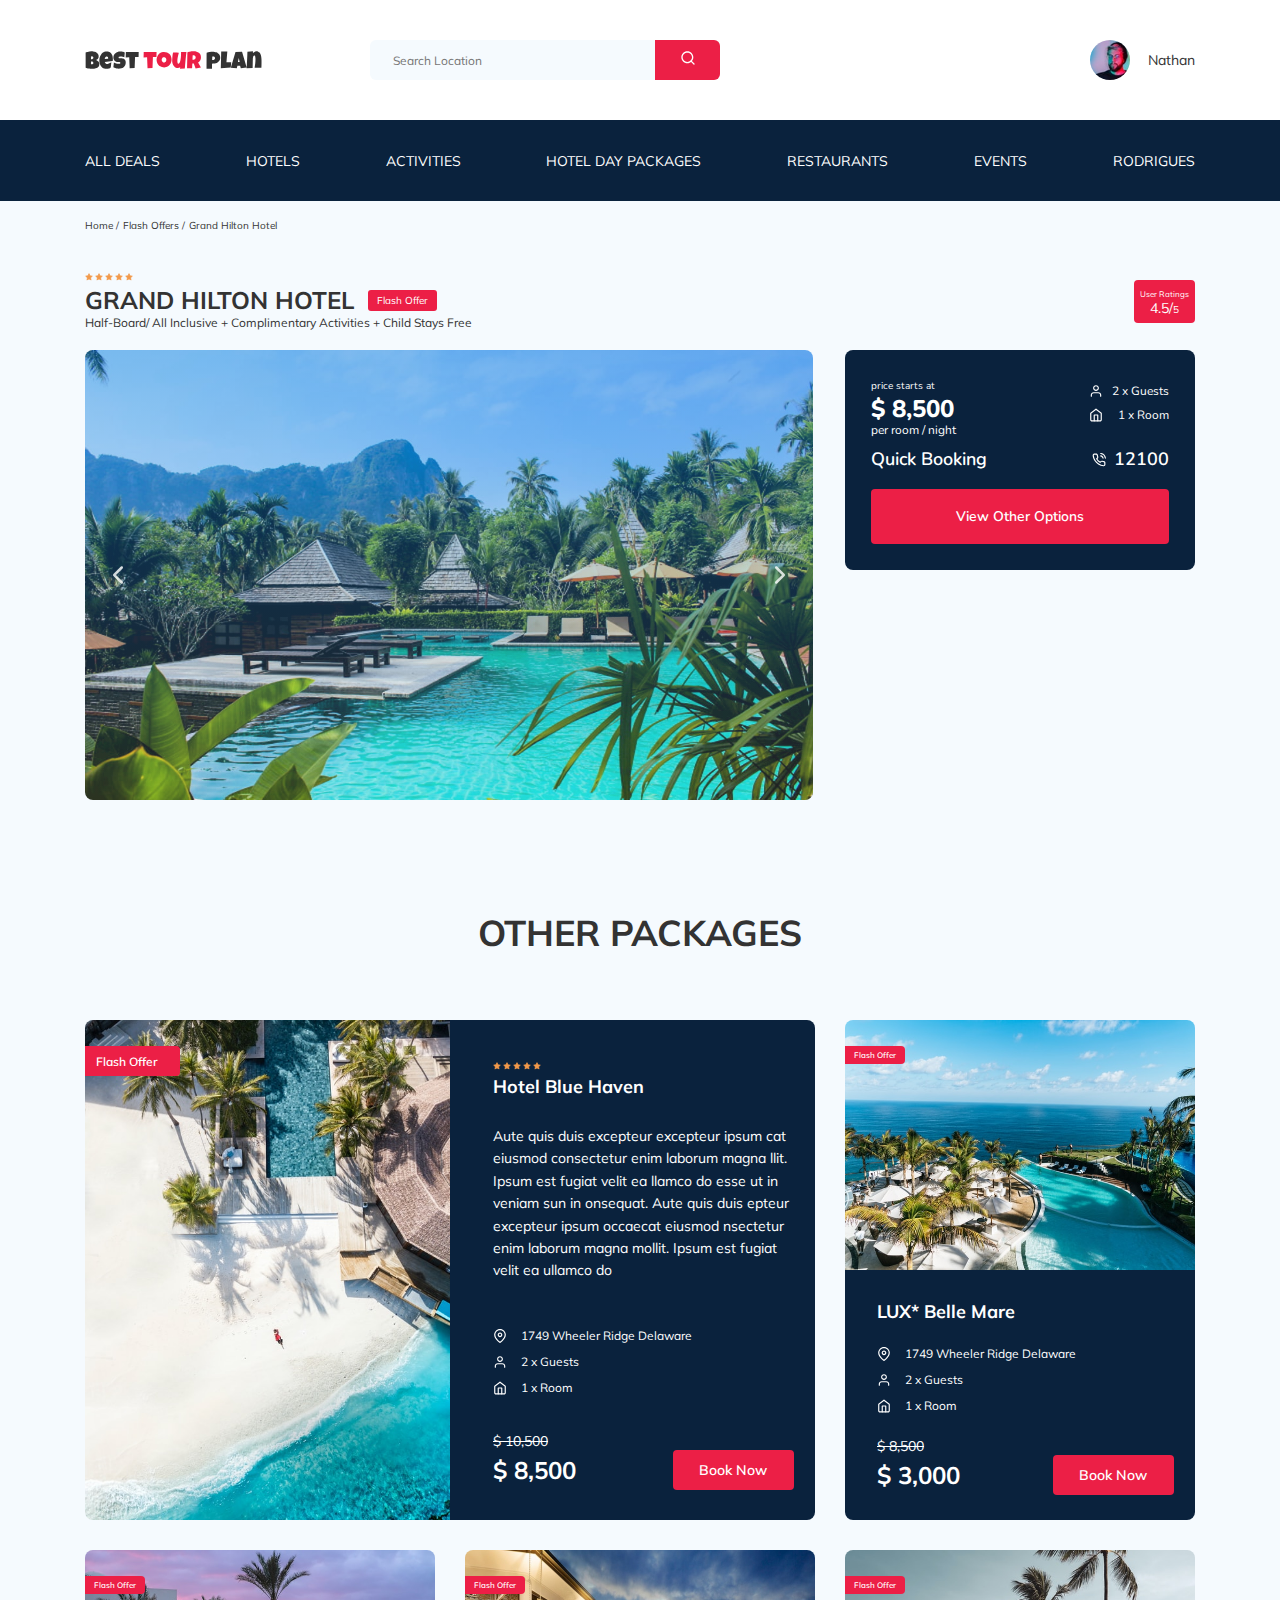
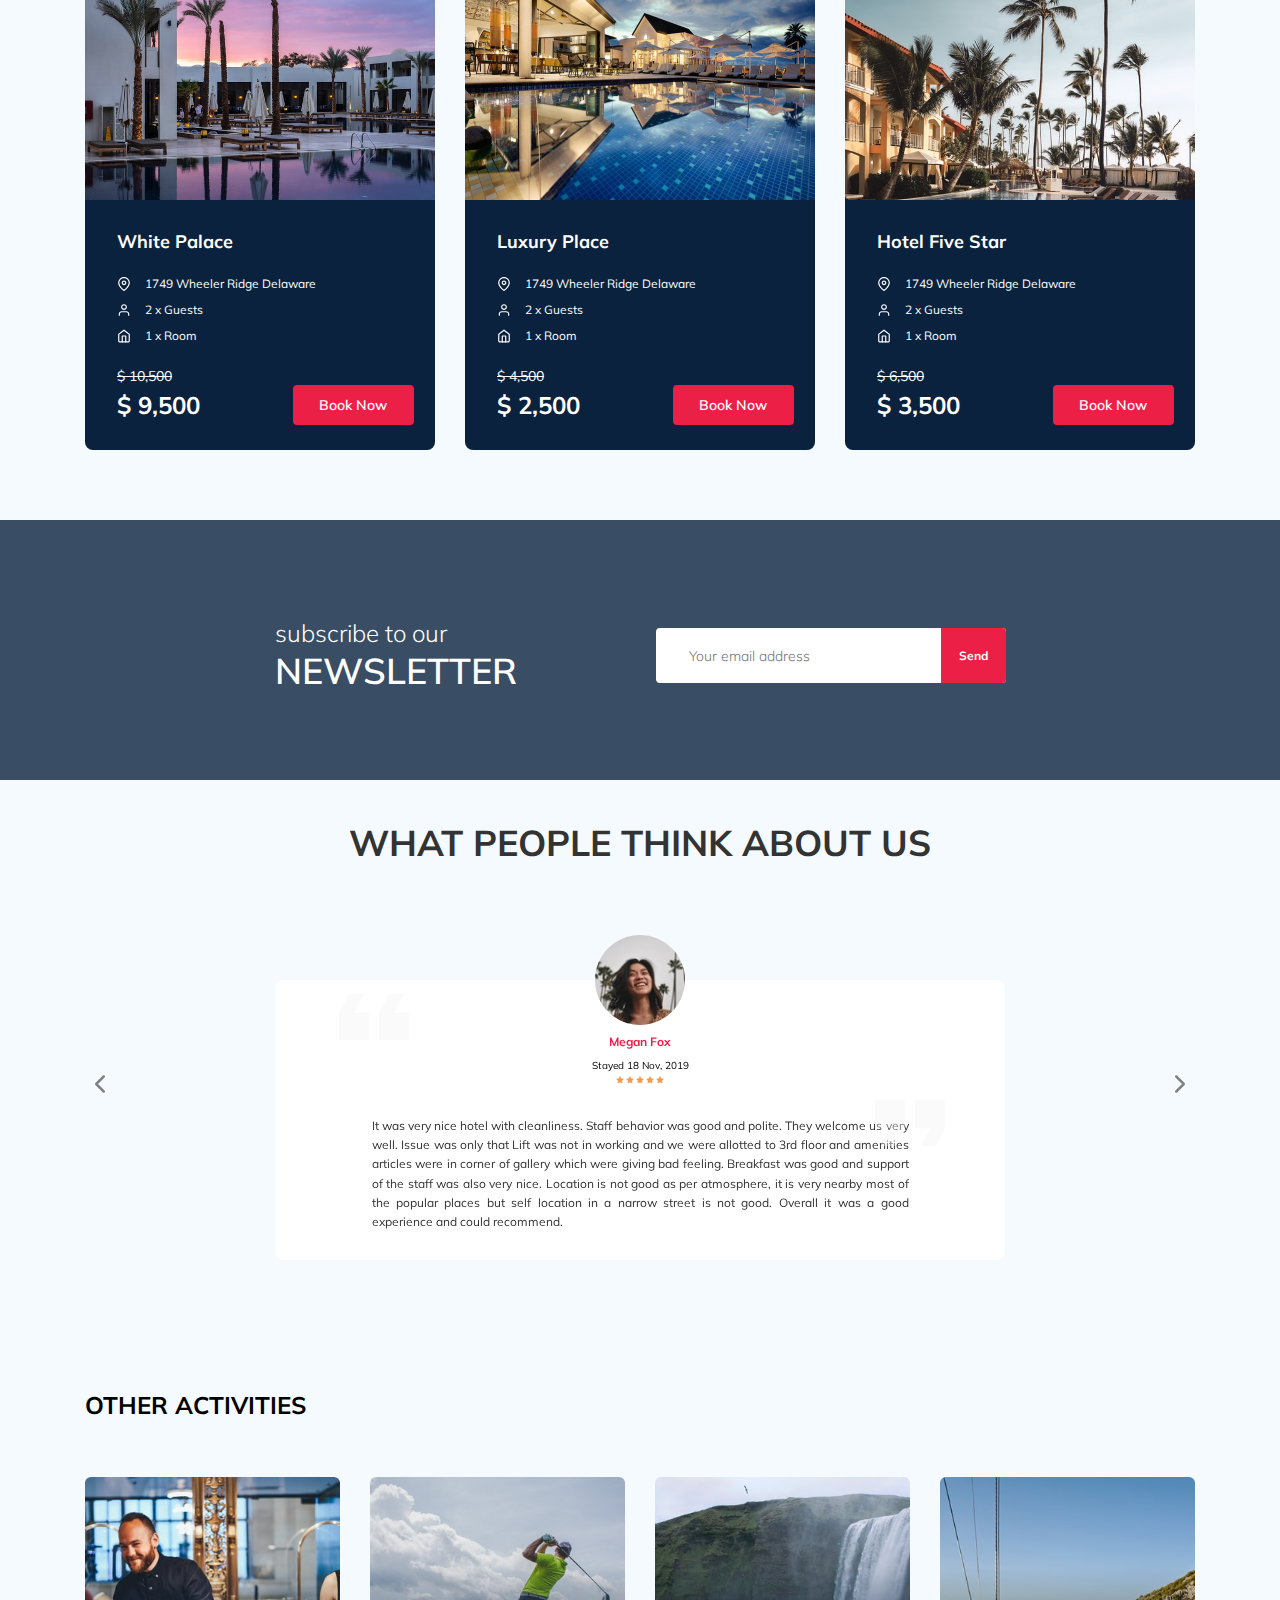
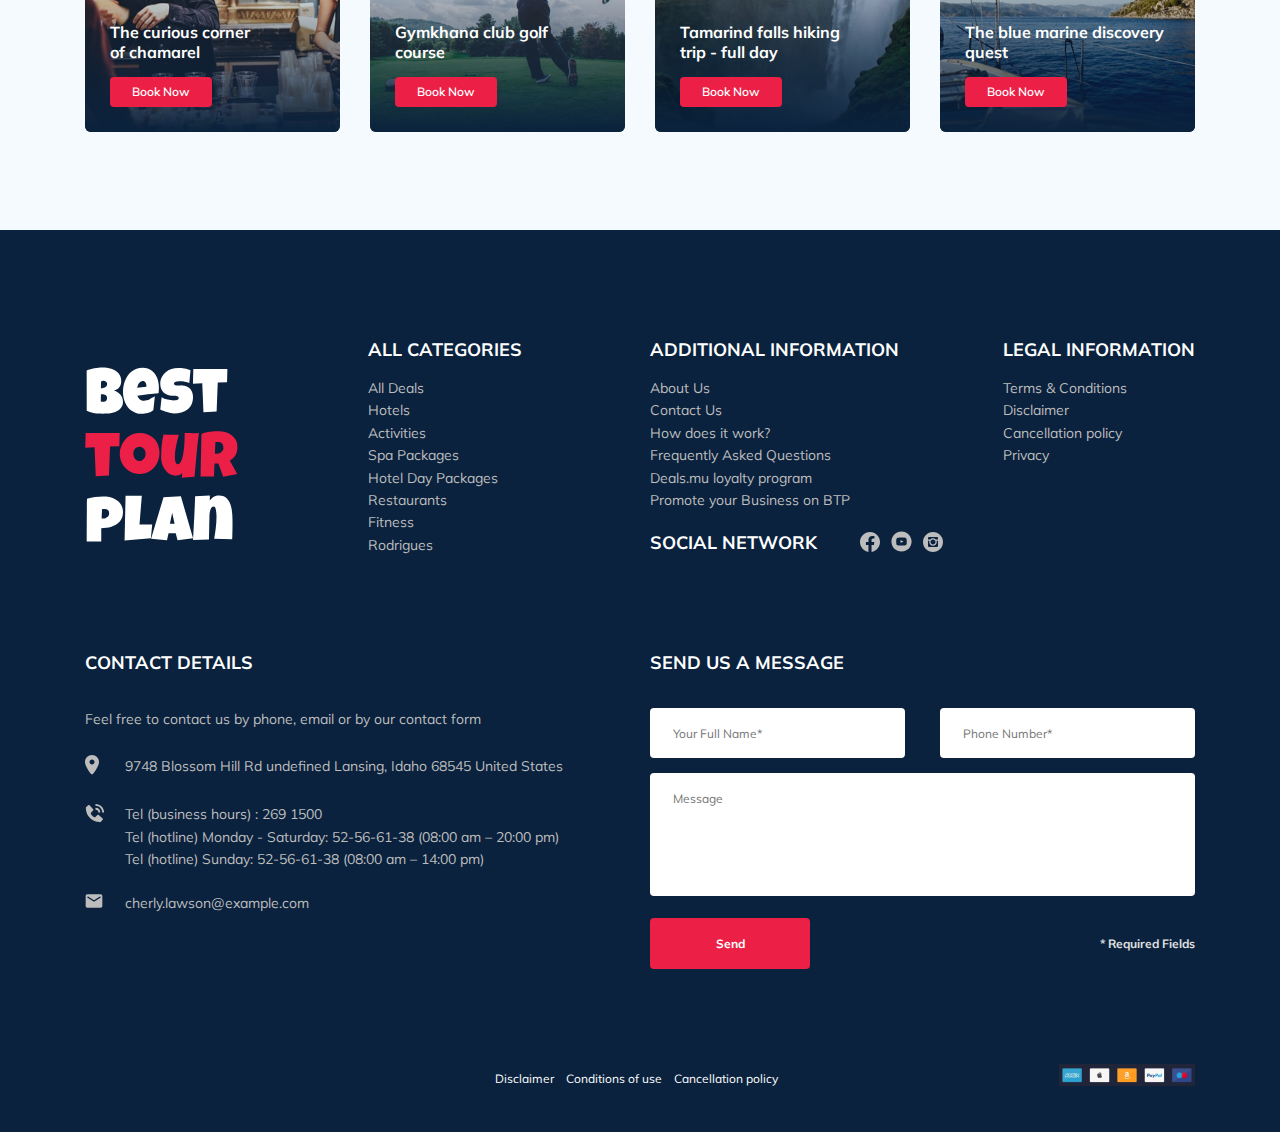
==== commit e93e1801: "create: add booking modal" ====
--- a/index.html
+++ b/index.html
@@ -11,12 +11,13 @@
     />
     <link rel="stylesheet" href="./css/swiper-bundle.min.css" />
     <link rel="stylesheet" href="./css/style.min.css" />
+    <link rel="shortcut icon" href="favicon.ico" type="image/x-icon" />
   </head>
   <body>
     <header class="navbar navbar_mobile_fixed">
       <div class="container">
         <div class="navbar-top">
-          <a href="#" class="logo">
+          <a href="/tour-plan/" class="logo">
             <img
               src="./img/horizontal-logo.svg"
               alt="Logo: Best tour plan"
@@ -32,6 +33,7 @@
               type="text"
               class="search__input"
               placeholder="Search Location"
+              name="search"
             />
             <button class="search__button">
               <img src="./img/search.svg" alt="Icon: search" />
@@ -254,7 +256,9 @@
                 </a>
               </div>
               <!-- /.booking__call-center -->
-              <button class="button booking__button">View Other Options</button>
+              <button data-toggle="modal" class="button booking__button">
+                View Other Options
+              </button>
             </div>
             <!-- /.booking -->
             <div class="map">
@@ -642,12 +646,18 @@
           <span class="newsletter-title__strong">Newsletter</span>
         </h2>
 
-        <form action="#" class="subscribe newsletter__subscribe">
+        <form
+          action="./php/send.php"
+          method="POST"
+          class="subscribe newsletter__subscribe"
+        >
           <input
             type="text"
             class="subscribe__input"
             placeholder="Your email address"
+            name="email"
           />
+          <input type="hidden" name="form_type" value="newsletter" />
           <button class="subscribe__button">Send</button>
         </form>
       </div>
@@ -832,11 +842,11 @@
     <footer class="footer">
       <div class="container">
         <div class="footer-wrapper">
-          <a href="/" class="footer__logo">
+          <a href="/tour-plan/" class="footer__logo">
             <img
-            src="./img/footer/vertical-logo.svg"
-            alt="Logo: Best tour plan"
-          />
+              src="./img/footer/vertical-logo.svg"
+              alt="Logo: Best tour plan"
+            />
           </a>
           <div class="footer__list footer__categories">
             <h3 class="footer__title">ALL CATEGORIES</h3>
@@ -897,13 +907,13 @@
           <div class="footer__social-network footer__social">
             <h3 class="footer__title footer__title_inline">Social Network</h3>
             <div class="footer__social-links">
-              <a href="#" class="footer__link">
+              <a href="https://facebook.com/" class="footer__link">
                 <img src="./img/footer/fb.svg" alt="Icon: Facebook"
               /></a>
-              <a href="#" class="footer__link">
+              <a href="https://www.youtube.com/" class="footer__link">
                 <img src="./img/footer/yt.svg" alt="Icon: YouTube"
               /></a>
-              <a href="#" class="footer__link">
+              <a href="https://www.instagram.com/" class="footer__link">
                 <img src="./img/footer/inst.svg" alt="Icon: Instagram"
               /></a>
             </div>
@@ -956,10 +966,29 @@
                   />
                 </div>
                 <!-- /.footer__icon-wrapper -->
-                Tel (business hours) : 269 1500<br />
-                Tel (hotline) Monday - Saturday: 52-56-61-38 (08:00 am – 20:00
-                pm)<br />
-                Tel (hotline) Sunday: 52-56-61-38 (08:00 am – 14:00 pm)
+                <div class="footer__contact-wrapper">
+                  <span
+                    >Tel (business hours) :
+                    <a class="footer__contact-link" href="tel:2691500"
+                      >269 1500</a
+                    ></span
+                  >
+                  <span>
+                    Tel (hotline) Monday - Saturday:
+                    <a class="footer__contact-link" href="tel:52-56-61-38"
+                      >52-56-61-38</a
+                    >
+                    (08:00&nbsp;am – 20:00&nbsp;pm)
+                  </span>
+                  <span>
+                    Tel (hotline) Sunday:
+                    <a class="footer__contact-link" href="tel:52-56-61-38"
+                      >52-56-61-38</a
+                    >
+                    (08:00&nbsp;am – 14:00&nbsp;pm)
+                  </span>
+                </div>
+                <!-- /.footer__contact-wrapper -->
               </li>
               <li class="footer__item contact-details__item">
                 <div class="footer__icon-wrapper">
@@ -970,29 +999,39 @@
                   />
                 </div>
                 <!-- /.footer__icon-wrapper -->
-                cherly.lawson@example.com
+                <span>
+                  <a
+                    class="footer__contact-link"
+                    href="mailto:cherly.lawson@example.com"
+                    >cherly.lawson@example.com</a
+                  >
+                </span>
               </li>
             </ul>
           </div>
           <!-- /.footer__contact-details -->
           <div class="contact-form footer__contact-form">
             <h3 class="footer__title contact-form__title">Send us a message</h3>
-            <form action="#" class="footer__form">
+            <form action="./php/send.php" method="POST" class="footer__form">
               <input
                 type="text"
                 class="input footer__input"
                 placeholder="Your Full Name*"
+                name="name"
               />
               <input
                 type="text"
                 class="input footer__input"
                 placeholder="Phone Number*"
+                name="phone"
               />
               <textarea
-                class="input footer__message"
+                class="message footer__message"
                 placeholder="Message"
+                name="message"
               ></textarea>
-              <button class="button footer__button">Send</button>
+              <input type="hidden" name="form_type" value="contact" />
+              <button type="submit" class="button footer__button">Send</button>
               <span class="footer__info">* Required Fields</span>
             </form>
           </div>
@@ -1022,8 +1061,49 @@
       <!-- /.container -->
     </footer>
 
+    <div class="modal">
+      <div class="modal__overlay"></div>
+      <!-- /.modal__overlay -->
+      <div class="modal__dialog">
+        <a href="#" data-toggle="modal" class="modal__close">
+          <img src="./img/close.svg" alt="Icon: close" />
+        </a>
+        <h3 class="modal__title">Booking</h3>
+        <form action="#" class="modal__form">
+          <input
+            type="text"
+            class="input modal__input"
+            placeholder="Your Full Name*"
+            name="name"
+          />
+          <input
+            type="text"
+            class="input modal__input"
+            placeholder="Phone Number*"
+            name="phone"
+          />
+          <input
+            type="email"
+            class="input modal__input"
+            placeholder="Email*"
+            name="email"
+          />
+          <textarea
+            class="message modal__message"
+            placeholder="Message"
+            name="message"
+          ></textarea>
+          <input type="hidden" name="form_type" value="booking" />
+          <button class="button modal__button">Send</button>
+          <span class="modal__info">* Required Fields</span>
+        </form>
+      </div>
+      <!-- /.modal__dialog -->
+    </div>
+    <!-- /.modal -->
+
     <script src="./js/swiper-bundle.min.js"></script>
-    <script src="https://ajax.googleapis.com/ajax/libs/jquery/1.11.0/jquery.min.js"></script>
+    <script src="./js/jquery-3.5.1.min.js"></script>
     <script src="./js/parallax.min.js"></script>
     <script src="./js/main.js"></script>
   </body>
--- a/css/style.min.css
+++ b/css/style.min.css
@@ -1,2 +1,2241 @@
-*{box-sizing:border-box}body{font-family:'Mulish', sans-serif;color:#333;background-color:#F5FAFE}.container{max-width:1110px;margin:auto}button:hover{cursor:pointer}button:focus{outline:0}input:focus{outline:none}textarea:focus{outline:none}img{max-width:100%}.d-none{display:none !important}/*! normalize.css v8.0.1 | MIT License | github.com/necolas/normalize.css */html{line-height:1.15;-webkit-text-size-adjust:100%}body{margin:0}main{display:block}h1{font-size:2em;margin:0.67em 0}hr{box-sizing:content-box;height:0;overflow:visible}pre{font-family:monospace, monospace;font-size:1em}a{background-color:transparent}abbr[title]{border-bottom:none;text-decoration:underline;text-decoration:underline dotted}b,strong{font-weight:bolder}code,kbd,samp{font-family:monospace, monospace;font-size:1em}small{font-size:80%}sub,sup{font-size:75%;line-height:0;position:relative;vertical-align:baseline}sub{bottom:-0.25em}sup{top:-0.5em}img{border-style:none}button,input,optgroup,select,textarea{font-family:inherit;font-size:100%;line-height:1.15;margin:0}button,input{overflow:visible}button,select{text-transform:none}button,[type="button"],[type="reset"],[type="submit"]{-webkit-appearance:button}button::-moz-focus-inner,[type="button"]::-moz-focus-inner,[type="reset"]::-moz-focus-inner,[type="submit"]::-moz-focus-inner{border-style:none;padding:0}button:-moz-focusring,[type="button"]:-moz-focusring,[type="reset"]:-moz-focusring,[type="submit"]:-moz-focusring{outline:1px dotted ButtonText}fieldset{padding:0.35em 0.75em 0.625em}legend{box-sizing:border-box;color:inherit;display:table;max-width:100%;padding:0;white-space:normal}progress{vertical-align:baseline}textarea{overflow:auto}[type="checkbox"],[type="radio"]{box-sizing:border-box;padding:0}[type="number"]::-webkit-inner-spin-button,[type="number"]::-webkit-outer-spin-button{height:auto}[type="search"]{-webkit-appearance:textfield;outline-offset:-2px}[type="search"]::-webkit-search-decoration{-webkit-appearance:none}::-webkit-file-upload-button{-webkit-appearance:button;font:inherit}details{display:block}summary{display:list-item}template{display:none}[hidden]{display:none}.navbar{background-color:#ffffff}.navbar-top{display:flex;align-items:center;justify-content:space-between;padding-top:40px;padding-bottom:40px}.navbar-top__menu-button{display:none}.navbar__search{margin-right:auto;margin-left:108px}.navbar-bottom{background-color:#0A223D}.navbar-menu{list-style:none;margin:0;padding:31px 0;display:flex;align-items:center;justify-content:space-between;color:#fff}.navbar-menu__link{color:inherit;text-decoration:none;text-transform:uppercase;font-size:14px;line-height:18px}.navbar-menu__item_hoverable{position:relative}.navbar-menu__item_hoverable:after{content:'';position:absolute;left:0;bottom:-2px;height:1px;width:0;background-color:#fff;transition:width 250ms ease-in-out}.navbar-menu__item_hoverable:hover::after{width:100%}.navbar-menu__item_mobile_visible{display:none}.logo{width:177px;height:24px}.logo__img{height:inherit}.search{position:relative;border-radius:6px;overflow:hidden;height:40px}.search__input{width:350px;height:100%;background-color:#F5FAFE;padding-left:23px;padding-right:75px;border:none;font-size:12px;line-height:15px}.search__button{position:absolute;top:0;bottom:0;right:0;height:100%;width:65px;background-color:#EC1F46;border:none}.user{display:flex;align-items:center;text-decoration:none}.user__avatar{width:40px;height:40px;border-radius:50%;object-fit:cover}.user__name{margin-left:18px;font-size:14px;line-height:18px;color:#333}.navbar__search_mobile_visible,.navbar__user_mobile_visible{display:none}.breadcrumb-list{display:flex;align-items:center;list-style:none;margin:0;padding:18px 0}.breadcrumb-list__item{font-size:10px;line-height:13px}.breadcrumb-list__item:not(:last-child)::after{content:'/';margin-right:4px}.breadcrumb-list__link{text-decoration:none;color:inherit}.hotel{padding-top:23px;padding-bottom:70px}.hotel-info{display:flex;align-items:center;justify-content:space-between;padding-bottom:20px}.hotel-info__offer{margin-left:14px;margin-top:4px}.hotel-info__name{margin-top:4px;margin-bottom:0}.hotel-info__description{margin-top:0;margin-bottom:0}.hotel-name{font-size:24px;line-height:30px}.hotel-wrapper{display:flex;flex-wrap:wrap;align-items:center}.hotel-description{font-size:12px;line-height:15px}.hotel-grid{display:flex;justify-content:space-between}.hotel-right{display:flex;flex-direction:column;justify-content:space-between}.hotel-slider{width:728px;height:450px;margin:0;border-radius:8px;overflow:hidden}.hotel-slider__item{position:relative;width:100%;height:100%}.hotel-slider__item-img{width:100%;height:100%;object-fit:cover}.hotel-slider__item:after{content:'';position:absolute;width:100%;height:100%;top:0;right:0;bottom:0;left:0;z-index:5;background:linear-gradient(180deg, rgba(0,122,223,0.48) 0%, rgba(255,255,255,0.128) 100%)}.hotel-slider__button{position:absolute;top:50%;z-index:10;transform:translateY(-50%);height:30px;width:30px;border:none;background-color:transparent;background-repeat:no-repeat;background-position:center;background-size:10px}.hotel-slider__button-prev{left:18px;background-image:url("../img/arrow-prev.svg")}.hotel-slider__button-next{right:18px;background-image:url("../img/arrow-next.svg")}.stars{flex-basis:100%;display:flex}.star:not(:last-child){margin-right:2px}.offer{font-size:10px;line-height:13px;background-color:#EC1F46;padding:4px 9px;border-radius:3px;color:#fff}.rating{display:flex;flex-direction:column;align-items:center;padding:9px 6px 6px 6px;color:#fff;background-color:#EC1F46;border-radius:4px}.rating__text{font-size:8px;line-height:10px}.rating__counter{font-size:14px;line-height:18px}.rating__counter-total{font-size:10px;line-height:13px}.booking{padding:29px 26px 26px 26px;width:350px;font-family:"Nunito", sans-serif;border-radius:8px;background-color:#0A223D;color:#fff}.booking__info{display:flex;justify-content:space-between;margin-bottom:9px}.booking__price{display:flex;flex-direction:column}.booking__start{font-weight:normal;font-size:10px;line-height:14px}.booking__pricetag{font-weight:800;font-size:24px;line-height:33px}.booking__per-room{margin-top:-4px;font-weight:normal;font-size:12px;line-height:16px}.booking__room{min-width:80px;margin-top:4px}.booking__text{display:flex;align-items:center;justify-content:space-between;margin-bottom:8px;font-size:12px;line-height:16px}.booking__description{margin-left:9px}.booking__call-center{display:flex;justify-content:space-between;align-items:center;margin-bottom:17px;font-weight:600;font-size:18px;line-height:25px}.booking__number{display:flex;align-items:center;color:inherit;text-decoration:none}.booking__num{margin-left:8px}.booking__button{min-height:45px;width:100%;font-weight:600;font-size:14px;line-height:19px;border-radius:4px;background-color:#EC1F46;border:none;color:#fff}.map{width:350px;height:210px;border-radius:10px;overflow:hidden}.map__frame{width:100%;height:100%;border:0}.newsletter{position:relative;padding:98px 0 87px 0}.newsletter::before{content:'';position:absolute;top:0;right:0;bottom:0;left:0;width:100%;height:100%;background-color:rgba(10,34,61,0.8)}.newsletter-wrapper{position:relative;display:flex;align-items:center;justify-content:space-between;max-width:731px;margin:auto}.newsletter-title{margin:0;color:#fff;font-weight:300;font-size:24px;line-height:30px}.newsletter-title__strong{display:block;font-weight:600;font-size:36px;line-height:45px;text-transform:uppercase}.subscribe{position:relative;height:55px;width:350px;border-radius:4px;overflow:hidden}.subscribe__input{position:absolute;width:100%;height:100%;padding:18px 75px 18px 33px;font-weight:300;font-size:14px;line-height:18px;border:none;color:#BDBDBD}.subscribe__button{position:absolute;right:0;top:0;bottom:0;min-width:65px;font-weight:bold;font-size:12px;line-height:15px;border:none;background-color:#EC1F46;color:#fff}.reviews{padding:40px 0 70px 0}.reviews__title{margin-top:0;margin-bottom:70px;font-style:normal;font-weight:bold;font-size:36px;line-height:45px;text-align:center;text-transform:uppercase}.reviews-slider{position:relative}.reviews-slider__item{position:relative;display:flex;flex-direction:column;align-items:center;max-width:730px;margin:45px auto 0;padding:0 62px 30px;background-color:#fff;border-radius:8px}.reviews-slider__item:before{content:'';position:absolute;left:64px;top:13px;width:70px;height:47px;background-image:url(../img/quote-left.svg)}.reviews-slider__item:after{content:'';position:absolute;right:60px;top:119px;width:70px;height:47px;background-image:url(../img/quote-right.svg)}.reviews-slider__profile{display:flex;flex-direction:column;align-items:center;margin-top:-45px;margin-bottom:32px}.reviews-slider__avatar{width:90px;height:90px;margin-bottom:9px;border-radius:50%;object-fit:cover}.reviews-slider__username{margin-top:0;margin-bottom:10px;color:#EC1F46;font-style:normal;font-weight:bold;font-size:12px;line-height:15px}.reviews-slider__date{margin-bottom:4px;font-style:normal;font-weight:normal;font-size:10px;line-height:13px;color:#000000}.reviews-slider__rating{display:flex}.reviews-slider__text{max-width:537px;max-height:114px;overflow-y:auto;font-style:normal;font-weight:normal;font-size:12px;line-height:160%;text-align:justify;margin:auto}.reviews-slider__button{position:absolute;top:134px;z-index:2;height:30px;width:30px;border:none;background-size:10px;background-color:transparent;background-repeat:no-repeat;background-position:center}.reviews-slider__button-prev{left:0;background-image:url(../img/reviews-arrow-prev.svg)}.reviews-slider__button-next{right:0;background-image:url(../img/reviews-arrow-next.svg)}.activities{padding:60px 0 98px 0}.activities__title{margin-top:0;margin-bottom:57px;font-style:normal;font-weight:bold;font-size:24px;line-height:30px;text-transform:uppercase;color:#000000}.activities-wrapper{display:flex;justify-content:space-between}.card{position:relative;display:flex;flex-direction:column;align-items:start;justify-content:flex-end;padding:25px;height:255px;width:255px;border-radius:6px;overflow:hidden}.card:before{content:'';position:absolute;top:0;right:0;bottom:0;left:0;z-index:-1;width:100%;height:100%;background:linear-gradient(179.83deg, rgba(196,196,196,0) 35.34%, #0A223D 99.85%)}.card__image{position:absolute;top:0;left:0;z-index:-2;height:100%;width:100%;object-fit:cover}.card__title{margin-top:0;margin-bottom:15px;font-style:normal;font-weight:bold;font-size:16px;line-height:20px;color:#fff}.card__button{padding:7px 22px;font-style:normal;font-weight:600;font-size:12px;line-height:16px;border-radius:4px;border:none;background-color:#EC1F46;color:#fff}.packages{padding:40px 0 70px 0}.packages__title{margin-top:0;margin-bottom:65px;font-style:normal;font-weight:bold;font-size:36px;line-height:45px;text-align:center;text-transform:uppercase}.packages__grid{display:grid;grid-template:1fr 1fr / 1fr 1fr 1fr;gap:30px}.package{position:relative;display:flex;flex-wrap:wrap;height:500px;width:100%;border-radius:8px;overflow:hidden;color:#fff}.package:nth-child(1){grid-column:1 / 3}.package__view{flex-basis:50%;height:100%}.package__view_small{flex-basis:100%;height:50%}.package__image{height:100%;width:100%;object-fit:cover}.package__info{display:flex;flex-direction:column;justify-content:space-between;padding:42px 21px 30px 43px;flex-basis:50%;background-color:#0A223D}.package__info_small{padding:30px 21px 25px 32px;height:50%;flex-basis:100%}@media (max-width: 767px){.package__info_small{padding:20px !important}}.package__stars{margin-bottom:5px}.package__stars_small{display:none}.package__title{margin-top:0;margin-bottom:27px;font-style:normal;font-weight:bold;font-size:18px;line-height:23px}.package__title_small{margin-bottom:0 !important}.package__description{margin:0;font-style:normal;font-weight:normal;font-size:14px;line-height:160.6%}.package__description_small{display:none}.package__bottom{display:flex;flex-wrap:wrap;justify-content:space-between;align-items:flex-end}.package__properties{flex-basis:100%;margin-bottom:37px}.package__properties_small{margin-bottom:24px}.package__button{padding:11px 27px 10px 26px;font-style:normal;font-weight:600;font-size:14px;line-height:19px;color:#fff;background-color:#EC1F46;border-radius:4px;border:none}.package__prices{display:flex;flex-direction:column}.package__pricetag-old{margin-bottom:5px;font-style:normal;font-weight:normal;font-size:14px;line-height:18px;text-decoration-line:line-through}.package__pricetag-new{margin-bottom:5px;font-style:normal;font-weight:bold;font-size:24px;line-height:30px}.package__offer{position:absolute;left:0;top:26px;min-width:95px;padding:8px 12px 7px 11px;font-style:normal;font-weight:600;font-size:12px;line-height:15px;background-color:#EC1F46;border-radius:0px 4px 4px 0px}.package__offer_small{min-width:60px;padding:4px 9px;font-size:8px;line-height:10px}@media (max-width: 767px){.package__offer_small{top:23px !important}}.property{display:flex;align-items:center}.property:not(:last-child){margin-bottom:11px}.property__icon{margin-right:14px}.property__description{font-style:normal;font-weight:normal;font-size:12px;line-height:15px}.footer{padding:108px 0 46px 0;background-color:#0A223D;color:#fff}.footer-wrapper{display:grid;grid-template-columns:repeat(4, minmax(min-content, 1fr));grid-gap:20px;grid-auto-rows:minmax(40px, min-content);align-items:start}.footer__logo{width:153px;height:175px;grid-row:1 / 3;align-self:center}.footer__categories{grid-row:1 / 4}.footer__social-network{display:flex;align-content:start;grid-row:2 / 4;grid-column:3 / span 2}.footer__social-links{display:flex;align-items:center;justify-content:space-between;min-width:83px}.footer__contact-details{grid-column:span 2}.footer__contact-form{grid-column:span 2}.footer__title{margin-top:0;margin-bottom:16px;font-style:normal;font-weight:bold;font-size:18px;line-height:23px;text-transform:uppercase}.footer__title_inline{margin:0 43px 0 0}.footer__ul{margin:0;padding:0;list-style:none}.footer__ul_bottom{display:flex}.footer__item{display:flex;align-items:flex-start;font-style:normal;font-weight:normal;font-size:14px;line-height:160%;color:#BDBDBD}.footer__item_bottom{margin-right:12px;font-style:normal;font-weight:normal;font-size:12px;line-height:15px;color:#FFFFFF}.footer__text{margin-top:0;margin-bottom:24px;font-style:normal;font-weight:normal;font-size:14px;line-height:160%;color:#BDBDBD}.footer__link{text-decoration:none;color:inherit}.footer__icon-wrapper{min-width:40px}.footer__form{display:flex;align-items:start;justify-content:space-between;flex-wrap:wrap}.footer__input{padding:0 23px;margin-bottom:15px;height:50px;width:255px;font-style:normal;font-weight:normal;font-size:12px;line-height:15px;border-radius:4px;border:none;background-color:#fff}.footer__message{flex-basis:100%;margin-bottom:22px;padding:18px 23px;height:123px;font-style:normal;font-weight:normal;font-size:12px;line-height:15px;border-radius:4px;border:none;background-color:#fff;resize:none}.footer__button{padding:18px;min-width:160px;font-style:normal;font-weight:bold;font-size:12px;line-height:15px;border-radius:4px;border:none;background-color:#EC1F46;color:#ffffff}.footer__info{align-self:center;font-style:normal;font-weight:bold;font-size:12px;line-height:15px;color:#E0E0E0}.footer__bottom{display:flex;align-items:flex-end;justify-content:space-between;margin-left:auto;margin-top:95px;width:700px}.footer__legal{justify-self:flex-end}.contact-details__title{margin-bottom:34px}.contact-details__item:not(:last-child){margin-bottom:22px}.contact-form__title{margin-bottom:34px}@media (max-width: 1199px){.container{max-width:960px}.hotel-slider{width:580px}.card{width:225px;height:225px}.card__title{font-size:14px}.package__description{font-size:13px}.footer__input{flex-basis:100%}.footer__bottom{width:590px}}@media (max-width: 991px){.container,.newsletter-wrapper{max-width:700px}.logo{width:132px;height:18px}.search__input{width:340px}.navbar-top{padding-top:30px;padding-bottom:30px}.navbar__search{margin-left:auto}.navbar-menu{padding-top:22px;padding-bottom:22px}.navbar-menu__link{font-size:12px;line-height:15px}.reviews{padding-bottom:60px}.reviews__title{margin-bottom:50px;font-size:30px;line-height:38px}.reviews-slider__button{top:157px}.reviews-slider__text{max-height:133px}.reviews-slider__item{max-width:580px}.reviews-slider__item:before{display:none}.reviews-slider__item:after{display:none}.hotel{padding-bottom:60px}.hotel-grid{flex-wrap:wrap}.hotel-slider{flex-basis:100%}.hotel-right{margin-top:30px;flex-basis:100%;flex-direction:row;justify-content:space-between}.booking{width:340px;padding-left:22px;padding-right:22px}.map{width:340px}.newsletter{padding:92px 0 93px 0}.activities-wrapper{flex-wrap:wrap}.activities__card:nth-child(-n+2){margin-bottom:20px}.card{width:339px;height:255px}.card__title{font-size:16px}.packages{padding:30px 0 60px 0}.packages__title{margin-bottom:50px;font-size:30px;line-height:38px}.packages__grid{grid-template:1fr 1fr 1fr / 1fr 1fr}.package__description{font-size:14px}.footer{padding-top:73px;padding-bottom:33px}.footer-wrapper{grid-template-columns:minmax(162px, 1fr) minmax(260px, 1fr) minmax(202px, 1fr);row-gap:51px;column-gap:38px}.footer__logo{grid-row:1 / 2;width:96px;height:110px}.footer__social{grid-row:1 / 2;grid-column:2 / 4;align-self:center}.footer__additional{justify-self:flex-end}.footer__categories{grid-row:2 / 3}.footer__contact-details{grid-column:span 3;margin-top:10px}.footer__contact-form{grid-column:span 3;margin-top:9px}.footer__form{width:539px}.footer__input{flex-basis:auto}.footer__bottom{width:100%;margin-top:56px}.footer__title_inline{margin-right:41px}}@media (max-width: 767px){.container{max-width:530px}body{padding-top:74px}.user__name{margin:10px 0 0 0;color:#fff}.navbar__user{flex-direction:column;justify-content:space-between;align-items:center}.navbar__search_mobile_hidden,.navbar__user_mobile_hidden{display:none}.navbar__search_mobile_visible,.navbar__user_mobile_visible{display:flex}.navbar_mobile_fixed{position:fixed;top:0;left:0;right:0;z-index:5}.navbar-bottom{display:none;position:fixed;left:0;right:0;bottom:0;top:74px}.navbar-bottom_visible{display:block}.navbar-menu{padding-top:31px;flex-direction:column}.navbar-menu__item{line-height:13px}.navbar-menu__item_hoverable:after{display:none}.navbar-menu__item:not(:last-child){margin-bottom:20px}.navbar-menu__item_mobile_visible{display:list-item}.navbar-menu__item_mobile_visible:nth-child(1){margin-bottom:27px}.navbar-menu__item_mobile_visible:nth-child(2){margin-bottom:39px}.navbar-top{padding-top:28px;padding-bottom:28px}.navbar .menu-button{display:flex;align-items:center;justify-content:space-between;flex-direction:column;height:11px;width:16px;padding:0;border:none;background-color:#fff}.navbar .menu-button__line{width:16px;height:1px;background-color:#333}.stars{flex-basis:auto}.booking{flex-basis:100%}.map{flex-basis:100%;margin-top:20px}.hotel{padding-top:5px}.hotel-right{flex-wrap:wrap}.hotel-slider{height:350px}.hotel-name{flex-basis:100%}.hotel-wrapper{justify-content:space-between}.hotel-info__text{width:100%}.hotel-info__name{margin-top:10px}.hotel-info__rating{display:none}.hotel-info__offer{order:-1;margin-left:0;margin-top:0}.newsletter{padding:76px 0 83px 0}.newsletter-wrapper{max-width:530px;flex-direction:column;align-items:start}.newsletter-title{font-weight:300;font-size:20px;line-height:25px}.newsletter-title__strong{font-weight:600;font-size:30px;line-height:38px}.newsletter__subscribe{margin-top:37px}.reviews-slider__item{width:100%}.reviews-slider__button{transform:translateY(-50%);top:45px}.reviews-slider__button-prev{left:34px}.reviews-slider__button-next{right:34px}.activities__title{margin-bottom:36px}.card{width:100%}.card:nth-child(-n+3){margin-bottom:20px}.packages__grid{gap:20px}.package{height:420px}.package__info{padding:25px}.package__title{margin-bottom:12px}.package__description{font-size:12px}.package__pricetag-old{margin-bottom:2px;font-size:12px;line-height:15px}.package__pricetag-new{margin-bottom:0;font-size:20px;line-height:24px}.package__properties{margin-bottom:25px}.package__button{padding:9px 21px 9px 20px;font-size:12px;line-height:15px}.property:not(:last-child){margin-bottom:6px}.property__description{font-size:11px}.footer-wrapper{grid-template-columns:1fr 1.4fr min-content;column-gap:30px}.footer__social{margin-left:-17px}.footer__form{width:100%}.contact-details__title{margin-bottom:27px}}@media (max-width: 575px){.container,.newsletter-wrapper{max-width:400px}.logo{width:99px;height:14px}.navbar-bottom{top:70px}.search__input{width:245px}.subscribe{width:100%}.reviews{padding-bottom:50px}.reviews__title{font-size:18px;line-height:23px}.reviews-slider__item{padding-left:31px;padding-right:31px;padding-bottom:36px}.reviews-slider__text{text-align:left}.packages{padding:25px 0 50px 0}.packages__title{margin-bottom:40px}.packages__grid{grid-template:repeat(5, 1fr)/1fr;column-gap:0}.package{grid-column:1 / 2 !important}.package__view{flex-basis:100%;height:50%}.package__info{padding:30px 21px 25px 32px;height:50%;flex-basis:100%}}@media (max-width: 575px) and (max-width: 767px){.package__info{padding:20px !important}}@media (max-width: 575px){.package__title{margin-bottom:0 !important}.package__properties{margin-bottom:24px}.package__offer{min-width:60px;padding:4px 9px;font-size:8px;line-height:10px}}@media (max-width: 575px) and (max-width: 767px){.package__offer{top:23px !important}}@media (max-width: 575px){.package__stars{display:none}.package__description{display:none}.footer{padding-top:69px;padding-bottom:21px}.footer-wrapper{grid-template-columns:1fr;row-gap:30px}.footer__social{grid-row:2 / 3;grid-column:1 / 2;margin-left:0}.footer__legal{grid-row:3 / 4;grid-column:1 / 2;justify-self:flex-start}.footer__additional{grid-row:4 / 5;grid-column:1 / 2;justify-self:flex-start}.footer__categories{grid-row:5 / 6;grid-column:1 / 2}.footer__contact-details{grid-row:6 / 7;grid-column:1 / 2;margin-top:10px}.footer__contact-form{grid-column:1 / 2;margin-top:30px}.footer__input{flex-basis:100%}.footer__bottom{flex-wrap:wrap}.footer__ul_bottom{flex-basis:100%;justify-content:space-between;margin-bottom:10px}.footer__item_bottom{margin:0}}@media (min-width: 320px) and (max-width: 479px){.container,.newsletter-wrapper{max-width:280px}.hotel{padding-bottom:40px}.hotel-info{padding-bottom:38px}.hotel__stars{margin-right:16px}.hotel-right{margin-top:20px}.hotel-slider{height:179px}.hotel-slider__button{height:12px;width:12px;background-size:4px}.hotel-slider__button-prev{left:10px}.hotel-slider__button-next{right:10px}.booking{width:280px}.map{width:280px;height:173px}.subscribe__input{padding-left:20px}.reviews-slider__text{max-height:266px}.reviews__title{margin-left:auto;margin-right:auto;margin-bottom:42px;max-width:245px}.activities{padding:40px 0 60px 0}.activities__title{margin-bottom:36px;font-size:18px;line-height:23px}.packages__title{margin-bottom:30px;font-size:18px;line-height:23px}.newsletter-title__strong{margin-top:5px}.footer__social{flex-wrap:wrap}.footer__social-links{margin-top:20px}.footer__logo{margin-bottom:12px}.footer__info{flex-basis:100%;margin-bottom:15px}.footer__button{order:1}.footer__message{margin-bottom:15px}.footer__bottom{margin-top:30px}.contact-form__title{margin-bottom:15px}}@media (max-width: 767px) and (orientation: landscape){.navbar-menu{flex-direction:row;flex-wrap:wrap;justify-content:space-between}.navbar-menu__item{margin-bottom:0 !important;text-align:right}.navbar-menu__item:nth-child(1){flex-basis:auto}.navbar-menu__item:nth-child(2){flex-basis:auto}.navbar-menu__item:nth-child(n+3){flex-basis:40%;margin-top:15px !important}.navbar-menu__item:last-child{flex-grow:1}}@media (min-width: 320px) and (max-width: 479px) and (orientation: landscape){.search__input{width:200px}}
+* {
+  box-sizing: border-box;
+}
+
+body {
+  font-family: 'Mulish', sans-serif;
+  color: #333333;
+  background-color: #F5FAFE;
+}
+
+.container {
+  max-width: 1110px;
+  margin: auto;
+}
+
+button:hover {
+  cursor: pointer;
+}
+
+button:focus {
+  outline: 0;
+}
+
+input:focus {
+  outline: none;
+}
+
+textarea:focus {
+  outline: none;
+}
+
+img {
+  max-width: 100%;
+}
+
+.d-none {
+  display: none !important;
+}
+
+.input {
+  background-color: #ffffff;
+  border-radius: 4px;
+  border: none;
+  padding: 0 23px;
+  height: 50px;
+}
+
+.message {
+  resize: none;
+  background-color: #ffffff;
+  border: none;
+  border-radius: 4px;
+  padding: 18px 23px;
+}
+
+.button {
+  padding: 18px;
+  min-width: 160px;
+  font-style: normal;
+  font-weight: bold;
+  font-size: 12px;
+  line-height: 15px;
+  border-radius: 4px;
+  border: none;
+  background-color: #EC1F46;
+  color: #ffffff;
+}
+
+/*! normalize.css v8.0.1 | MIT License | github.com/necolas/normalize.css */
+/* Document
+   ========================================================================== */
+/**
+ * 1. Correct the line height in all browsers.
+ * 2. Prevent adjustments of font size after orientation changes in iOS.
+ */
+html {
+  line-height: 1.15;
+  /* 1 */
+  -webkit-text-size-adjust: 100%;
+  /* 2 */
+}
+
+/* Sections
+   ========================================================================== */
+/**
+ * Remove the margin in all browsers.
+ */
+body {
+  margin: 0;
+}
+
+/**
+ * Render the `main` element consistently in IE.
+ */
+main {
+  display: block;
+}
+
+/**
+ * Correct the font size and margin on `h1` elements within `section` and
+ * `article` contexts in Chrome, Firefox, and Safari.
+ */
+h1 {
+  font-size: 2em;
+  margin: 0.67em 0;
+}
+
+/* Grouping content
+   ========================================================================== */
+/**
+ * 1. Add the correct box sizing in Firefox.
+ * 2. Show the overflow in Edge and IE.
+ */
+hr {
+  box-sizing: content-box;
+  /* 1 */
+  height: 0;
+  /* 1 */
+  overflow: visible;
+  /* 2 */
+}
+
+/**
+ * 1. Correct the inheritance and scaling of font size in all browsers.
+ * 2. Correct the odd `em` font sizing in all browsers.
+ */
+pre {
+  font-family: monospace, monospace;
+  /* 1 */
+  font-size: 1em;
+  /* 2 */
+}
+
+/* Text-level semantics
+   ========================================================================== */
+/**
+ * Remove the gray background on active links in IE 10.
+ */
+a {
+  background-color: transparent;
+}
+
+/**
+ * 1. Remove the bottom border in Chrome 57-
+ * 2. Add the correct text decoration in Chrome, Edge, IE, Opera, and Safari.
+ */
+abbr[title] {
+  border-bottom: none;
+  /* 1 */
+  text-decoration: underline;
+  /* 2 */
+  text-decoration: underline dotted;
+  /* 2 */
+}
+
+/**
+ * Add the correct font weight in Chrome, Edge, and Safari.
+ */
+b,
+strong {
+  font-weight: bolder;
+}
+
+/**
+ * 1. Correct the inheritance and scaling of font size in all browsers.
+ * 2. Correct the odd `em` font sizing in all browsers.
+ */
+code,
+kbd,
+samp {
+  font-family: monospace, monospace;
+  /* 1 */
+  font-size: 1em;
+  /* 2 */
+}
+
+/**
+ * Add the correct font size in all browsers.
+ */
+small {
+  font-size: 80%;
+}
+
+/**
+ * Prevent `sub` and `sup` elements from affecting the line height in
+ * all browsers.
+ */
+sub,
+sup {
+  font-size: 75%;
+  line-height: 0;
+  position: relative;
+  vertical-align: baseline;
+}
+
+sub {
+  bottom: -0.25em;
+}
+
+sup {
+  top: -0.5em;
+}
+
+/* Embedded content
+   ========================================================================== */
+/**
+ * Remove the border on images inside links in IE 10.
+ */
+img {
+  border-style: none;
+}
+
+/* Forms
+   ========================================================================== */
+/**
+ * 1. Change the font styles in all browsers.
+ * 2. Remove the margin in Firefox and Safari.
+ */
+button,
+input,
+optgroup,
+select,
+textarea {
+  font-family: inherit;
+  /* 1 */
+  font-size: 100%;
+  /* 1 */
+  line-height: 1.15;
+  /* 1 */
+  margin: 0;
+  /* 2 */
+}
+
+/**
+ * Show the overflow in IE.
+ * 1. Show the overflow in Edge.
+ */
+button,
+input {
+  /* 1 */
+  overflow: visible;
+}
+
+/**
+ * Remove the inheritance of text transform in Edge, Firefox, and IE.
+ * 1. Remove the inheritance of text transform in Firefox.
+ */
+button,
+select {
+  /* 1 */
+  text-transform: none;
+}
+
+/**
+ * Correct the inability to style clickable types in iOS and Safari.
+ */
+button,
+[type="button"],
+[type="reset"],
+[type="submit"] {
+  -webkit-appearance: button;
+}
+
+/**
+ * Remove the inner border and padding in Firefox.
+ */
+button::-moz-focus-inner,
+[type="button"]::-moz-focus-inner,
+[type="reset"]::-moz-focus-inner,
+[type="submit"]::-moz-focus-inner {
+  border-style: none;
+  padding: 0;
+}
+
+/**
+ * Restore the focus styles unset by the previous rule.
+ */
+button:-moz-focusring,
+[type="button"]:-moz-focusring,
+[type="reset"]:-moz-focusring,
+[type="submit"]:-moz-focusring {
+  outline: 1px dotted ButtonText;
+}
+
+/**
+ * Correct the padding in Firefox.
+ */
+fieldset {
+  padding: 0.35em 0.75em 0.625em;
+}
+
+/**
+ * 1. Correct the text wrapping in Edge and IE.
+ * 2. Correct the color inheritance from `fieldset` elements in IE.
+ * 3. Remove the padding so developers are not caught out when they zero out
+ *    `fieldset` elements in all browsers.
+ */
+legend {
+  box-sizing: border-box;
+  /* 1 */
+  color: inherit;
+  /* 2 */
+  display: table;
+  /* 1 */
+  max-width: 100%;
+  /* 1 */
+  padding: 0;
+  /* 3 */
+  white-space: normal;
+  /* 1 */
+}
+
+/**
+ * Add the correct vertical alignment in Chrome, Firefox, and Opera.
+ */
+progress {
+  vertical-align: baseline;
+}
+
+/**
+ * Remove the default vertical scrollbar in IE 10+.
+ */
+textarea {
+  overflow: auto;
+}
+
+/**
+ * 1. Add the correct box sizing in IE 10.
+ * 2. Remove the padding in IE 10.
+ */
+[type="checkbox"],
+[type="radio"] {
+  box-sizing: border-box;
+  /* 1 */
+  padding: 0;
+  /* 2 */
+}
+
+/**
+ * Correct the cursor style of increment and decrement buttons in Chrome.
+ */
+[type="number"]::-webkit-inner-spin-button,
+[type="number"]::-webkit-outer-spin-button {
+  height: auto;
+}
+
+/**
+ * 1. Correct the odd appearance in Chrome and Safari.
+ * 2. Correct the outline style in Safari.
+ */
+[type="search"] {
+  -webkit-appearance: textfield;
+  /* 1 */
+  outline-offset: -2px;
+  /* 2 */
+}
+
+/**
+ * Remove the inner padding in Chrome and Safari on macOS.
+ */
+[type="search"]::-webkit-search-decoration {
+  -webkit-appearance: none;
+}
+
+/**
+ * 1. Correct the inability to style clickable types in iOS and Safari.
+ * 2. Change font properties to `inherit` in Safari.
+ */
+::-webkit-file-upload-button {
+  -webkit-appearance: button;
+  /* 1 */
+  font: inherit;
+  /* 2 */
+}
+
+/* Interactive
+   ========================================================================== */
+/*
+ * Add the correct display in Edge, IE 10+, and Firefox.
+ */
+details {
+  display: block;
+}
+
+/*
+ * Add the correct display in all browsers.
+ */
+summary {
+  display: list-item;
+}
+
+/* Misc
+   ========================================================================== */
+/**
+ * Add the correct display in IE 10+.
+ */
+template {
+  display: none;
+}
+
+/**
+ * Add the correct display in IE 10.
+ */
+[hidden] {
+  display: none;
+}
+
+.navbar {
+  background-color: #ffffff;
+}
+
+.navbar-top {
+  display: flex;
+  align-items: center;
+  justify-content: space-between;
+  padding-top: 40px;
+  padding-bottom: 40px;
+}
+
+.navbar-top__menu-button {
+  display: none;
+}
+
+.navbar__search {
+  margin-right: auto;
+  margin-left: 108px;
+}
+
+.navbar-bottom {
+  background-color: #0A223D;
+}
+
+.navbar-menu {
+  list-style: none;
+  margin: 0;
+  padding: 31px 0;
+  display: flex;
+  align-items: center;
+  justify-content: space-between;
+  color: #ffffff;
+}
+
+.navbar-menu__link {
+  color: inherit;
+  text-decoration: none;
+  text-transform: uppercase;
+  font-size: 14px;
+  line-height: 18px;
+}
+
+.navbar-menu__item_hoverable {
+  position: relative;
+}
+
+.navbar-menu__item_hoverable:after {
+  content: '';
+  position: absolute;
+  left: 0;
+  bottom: -2px;
+  height: 1px;
+  width: 0;
+  background-color: #ffffff;
+  transition: width 250ms ease-in-out;
+}
+
+.navbar-menu__item_hoverable:hover::after {
+  width: 100%;
+}
+
+.navbar-menu__item_mobile_visible {
+  display: none;
+}
+
+.logo {
+  width: 177px;
+  height: 24px;
+}
+
+.logo__img {
+  height: inherit;
+}
+
+.search {
+  position: relative;
+  border-radius: 6px;
+  overflow: hidden;
+  height: 40px;
+}
+
+.search__input {
+  width: 350px;
+  height: 100%;
+  background-color: #F5FAFE;
+  padding-left: 23px;
+  padding-right: 75px;
+  border: none;
+  font-size: 12px;
+  line-height: 15px;
+}
+
+.search__button {
+  position: absolute;
+  top: 0;
+  bottom: 0;
+  right: 0;
+  height: 100%;
+  width: 65px;
+  background-color: #EC1F46;
+  border: none;
+}
+
+.user {
+  display: flex;
+  align-items: center;
+  text-decoration: none;
+}
+
+.user__avatar {
+  width: 40px;
+  height: 40px;
+  border-radius: 50%;
+  object-fit: cover;
+}
+
+.user__name {
+  margin-left: 18px;
+  font-size: 14px;
+  line-height: 18px;
+  color: #333333;
+}
+
+.navbar__search_mobile_visible, .navbar__user_mobile_visible {
+  display: none;
+}
+
+.breadcrumb-list {
+  display: flex;
+  align-items: center;
+  list-style: none;
+  margin: 0;
+  padding: 18px 0;
+}
+
+.breadcrumb-list__item {
+  font-size: 10px;
+  line-height: 13px;
+}
+
+.breadcrumb-list__item:not(:last-child)::after {
+  content: '/';
+  margin-right: 4px;
+}
+
+.breadcrumb-list__link {
+  text-decoration: none;
+  color: inherit;
+}
+
+.hotel {
+  padding-top: 23px;
+  padding-bottom: 70px;
+}
+
+.hotel-info {
+  display: flex;
+  align-items: center;
+  justify-content: space-between;
+  padding-bottom: 20px;
+}
+
+.hotel-info__offer {
+  margin-left: 14px;
+  margin-top: 4px;
+}
+
+.hotel-info__name {
+  margin-top: 4px;
+  margin-bottom: 0;
+}
+
+.hotel-info__description {
+  margin-top: 0;
+  margin-bottom: 0;
+}
+
+.hotel-name {
+  font-size: 24px;
+  line-height: 30px;
+}
+
+.hotel-wrapper {
+  display: flex;
+  flex-wrap: wrap;
+  align-items: center;
+}
+
+.hotel-description {
+  font-size: 12px;
+  line-height: 15px;
+}
+
+.hotel-grid {
+  display: flex;
+  justify-content: space-between;
+}
+
+.hotel-right {
+  display: flex;
+  flex-direction: column;
+  justify-content: space-between;
+}
+
+.hotel-slider {
+  width: 728px;
+  height: 450px;
+  margin: 0;
+  border-radius: 8px;
+  overflow: hidden;
+}
+
+.hotel-slider__item {
+  position: relative;
+  width: 100%;
+  height: 100%;
+}
+
+.hotel-slider__item-img {
+  width: 100%;
+  height: 100%;
+  object-fit: cover;
+}
+
+.hotel-slider__item:after {
+  content: '';
+  position: absolute;
+  width: 100%;
+  height: 100%;
+  top: 0;
+  right: 0;
+  bottom: 0;
+  left: 0;
+  z-index: 5;
+  background: linear-gradient(180deg, rgba(0, 122, 223, 0.48) 0%, rgba(255, 255, 255, 0.128) 100%);
+}
+
+.hotel-slider__button {
+  position: absolute;
+  top: 50%;
+  z-index: 10;
+  transform: translateY(-50%);
+  height: 30px;
+  width: 30px;
+  border: none;
+  background-color: transparent;
+  background-repeat: no-repeat;
+  background-position: center;
+  background-size: 10px;
+}
+
+.hotel-slider__button-prev {
+  left: 18px;
+  background-image: url("../img/arrow-prev.svg");
+}
+
+.hotel-slider__button-next {
+  right: 18px;
+  background-image: url("../img/arrow-next.svg");
+}
+
+.stars {
+  flex-basis: 100%;
+  display: flex;
+}
+
+.star:not(:last-child) {
+  margin-right: 2px;
+}
+
+.offer {
+  font-size: 10px;
+  line-height: 13px;
+  background-color: #EC1F46;
+  padding: 4px 9px;
+  border-radius: 3px;
+  color: #ffffff;
+}
+
+.rating {
+  display: flex;
+  flex-direction: column;
+  align-items: center;
+  padding: 9px 6px 6px 6px;
+  color: #ffffff;
+  background-color: #EC1F46;
+  border-radius: 4px;
+}
+
+.rating__text {
+  font-size: 8px;
+  line-height: 10px;
+}
+
+.rating__counter {
+  font-size: 14px;
+  line-height: 18px;
+}
+
+.rating__counter-total {
+  font-size: 10px;
+  line-height: 13px;
+}
+
+.booking {
+  padding: 29px 26px 26px 26px;
+  width: 350px;
+  font-family: "Nunito", sans-serif;
+  border-radius: 8px;
+  background-color: #0A223D;
+  color: #ffffff;
+}
+
+.booking__info {
+  display: flex;
+  justify-content: space-between;
+  margin-bottom: 9px;
+}
+
+.booking__price {
+  display: flex;
+  flex-direction: column;
+}
+
+.booking__start {
+  font-weight: normal;
+  font-size: 10px;
+  line-height: 14px;
+}
+
+.booking__pricetag {
+  font-weight: 800;
+  font-size: 24px;
+  line-height: 33px;
+}
+
+.booking__per-room {
+  margin-top: -4px;
+  font-weight: normal;
+  font-size: 12px;
+  line-height: 16px;
+}
+
+.booking__room {
+  min-width: 80px;
+  margin-top: 4px;
+}
+
+.booking__text {
+  display: flex;
+  align-items: center;
+  justify-content: space-between;
+  margin-bottom: 8px;
+  font-size: 12px;
+  line-height: 16px;
+}
+
+.booking__description {
+  margin-left: 9px;
+}
+
+.booking__call-center {
+  display: flex;
+  justify-content: space-between;
+  align-items: center;
+  margin-bottom: 17px;
+  font-weight: 600;
+  font-size: 18px;
+  line-height: 25px;
+}
+
+.booking__number {
+  display: flex;
+  align-items: center;
+  color: inherit;
+  text-decoration: none;
+}
+
+.booking__num {
+  margin-left: 8px;
+}
+
+.booking__button {
+  min-height: 45px;
+  width: 100%;
+  font-weight: 600;
+  font-size: 14px;
+  line-height: 19px;
+  border-radius: 4px;
+  background-color: #EC1F46;
+  border: none;
+  color: #ffffff;
+}
+
+.map {
+  width: 350px;
+  height: 210px;
+  border-radius: 10px;
+  overflow: hidden;
+}
+
+.map__frame {
+  width: 100%;
+  height: 100%;
+  border: 0;
+}
+
+.newsletter {
+  position: relative;
+  padding: 98px 0 87px 0;
+}
+
+.newsletter::before {
+  content: '';
+  position: absolute;
+  top: 0;
+  right: 0;
+  bottom: 0;
+  left: 0;
+  width: 100%;
+  height: 100%;
+  background-color: rgba(10, 34, 61, 0.8);
+}
+
+.newsletter-wrapper {
+  position: relative;
+  display: flex;
+  align-items: center;
+  justify-content: space-between;
+  max-width: 731px;
+  margin: auto;
+}
+
+.newsletter-title {
+  margin: 0;
+  color: #ffffff;
+  font-weight: 300;
+  font-size: 24px;
+  line-height: 30px;
+}
+
+.newsletter-title__strong {
+  display: block;
+  font-weight: 600;
+  font-size: 36px;
+  line-height: 45px;
+  text-transform: uppercase;
+}
+
+.subscribe {
+  position: relative;
+  height: 55px;
+  width: 350px;
+  border-radius: 4px;
+  overflow: hidden;
+}
+
+.subscribe__input {
+  position: absolute;
+  width: 100%;
+  height: 100%;
+  padding: 18px 75px 18px 33px;
+  font-weight: 300;
+  font-size: 14px;
+  line-height: 18px;
+  border: none;
+}
+
+.subscribe__button {
+  position: absolute;
+  right: 0;
+  top: 0;
+  bottom: 0;
+  min-width: 65px;
+  font-weight: bold;
+  font-size: 12px;
+  line-height: 15px;
+  border: none;
+  background-color: #EC1F46;
+  color: #ffffff;
+}
+
+.reviews {
+  padding: 40px 0 70px 0;
+}
+
+.reviews__title {
+  margin-top: 0;
+  margin-bottom: 70px;
+  font-style: normal;
+  font-weight: bold;
+  font-size: 36px;
+  line-height: 45px;
+  text-align: center;
+  text-transform: uppercase;
+}
+
+.reviews-slider {
+  position: relative;
+}
+
+.reviews-slider__item {
+  position: relative;
+  display: flex;
+  flex-direction: column;
+  align-items: center;
+  max-width: 730px;
+  margin: 45px auto 0;
+  padding: 0 62px 30px;
+  background-color: #fff;
+  border-radius: 8px;
+}
+
+.reviews-slider__item:before {
+  content: '';
+  position: absolute;
+  left: 64px;
+  top: 13px;
+  width: 70px;
+  height: 47px;
+  background-image: url(../img/quote-left.svg);
+}
+
+.reviews-slider__item:after {
+  content: '';
+  position: absolute;
+  right: 60px;
+  top: 119px;
+  width: 70px;
+  height: 47px;
+  background-image: url(../img/quote-right.svg);
+}
+
+.reviews-slider__profile {
+  display: flex;
+  flex-direction: column;
+  align-items: center;
+  margin-top: -45px;
+  margin-bottom: 32px;
+}
+
+.reviews-slider__avatar {
+  width: 90px;
+  height: 90px;
+  margin-bottom: 9px;
+  border-radius: 50%;
+  object-fit: cover;
+}
+
+.reviews-slider__username {
+  margin-top: 0;
+  margin-bottom: 10px;
+  color: #EC1F46;
+  font-style: normal;
+  font-weight: bold;
+  font-size: 12px;
+  line-height: 15px;
+}
+
+.reviews-slider__date {
+  margin-bottom: 4px;
+  font-style: normal;
+  font-weight: normal;
+  font-size: 10px;
+  line-height: 13px;
+  color: #000000;
+}
+
+.reviews-slider__rating {
+  display: flex;
+}
+
+.reviews-slider__text {
+  max-width: 537px;
+  max-height: 114px;
+  overflow-y: auto;
+  font-style: normal;
+  font-weight: normal;
+  font-size: 12px;
+  line-height: 160%;
+  text-align: justify;
+  margin: auto;
+}
+
+.reviews-slider__button {
+  position: absolute;
+  top: 134px;
+  z-index: 2;
+  height: 30px;
+  width: 30px;
+  border: none;
+  background-size: 10px;
+  background-color: transparent;
+  background-repeat: no-repeat;
+  background-position: center;
+}
+
+.reviews-slider__button-prev {
+  left: 0;
+  background-image: url(../img/reviews-arrow-prev.svg);
+}
+
+.reviews-slider__button-next {
+  right: 0;
+  background-image: url(../img/reviews-arrow-next.svg);
+}
+
+.activities {
+  padding: 60px 0 98px 0;
+}
+
+.activities__title {
+  margin-top: 0;
+  margin-bottom: 57px;
+  font-style: normal;
+  font-weight: bold;
+  font-size: 24px;
+  line-height: 30px;
+  text-transform: uppercase;
+  color: #000000;
+}
+
+.activities-wrapper {
+  display: flex;
+  justify-content: space-between;
+}
+
+.card {
+  position: relative;
+  display: flex;
+  flex-direction: column;
+  align-items: start;
+  justify-content: flex-end;
+  padding: 25px;
+  height: 255px;
+  width: 255px;
+  border-radius: 6px;
+  overflow: hidden;
+}
+
+.card:before {
+  content: '';
+  position: absolute;
+  top: 0;
+  right: 0;
+  bottom: 0;
+  left: 0;
+  z-index: -1;
+  width: 100%;
+  height: 100%;
+  background: linear-gradient(179.83deg, rgba(196, 196, 196, 0) 35.34%, #0A223D 99.85%);
+}
+
+.card__image {
+  position: absolute;
+  top: 0;
+  left: 0;
+  z-index: -2;
+  height: 100%;
+  width: 100%;
+  object-fit: cover;
+}
+
+.card__title {
+  margin-top: 0;
+  margin-bottom: 15px;
+  font-style: normal;
+  font-weight: bold;
+  font-size: 16px;
+  line-height: 20px;
+  color: #ffffff;
+}
+
+.card__button {
+  padding: 7px 22px;
+  font-style: normal;
+  font-weight: 600;
+  font-size: 12px;
+  line-height: 16px;
+  border-radius: 4px;
+  border: none;
+  background-color: #EC1F46;
+  color: #ffffff;
+}
+
+.packages {
+  padding: 40px 0 70px 0;
+}
+
+.packages__title {
+  margin-top: 0;
+  margin-bottom: 65px;
+  font-style: normal;
+  font-weight: bold;
+  font-size: 36px;
+  line-height: 45px;
+  text-align: center;
+  text-transform: uppercase;
+}
+
+.packages__grid {
+  display: grid;
+  grid-template: 1fr 1fr / 1fr 1fr 1fr;
+  gap: 30px;
+}
+
+.package {
+  position: relative;
+  display: flex;
+  flex-wrap: wrap;
+  height: 500px;
+  width: 100%;
+  border-radius: 8px;
+  overflow: hidden;
+  color: #ffffff;
+}
+
+.package:nth-child(1) {
+  grid-column: 1 / 3;
+}
+
+.package__view {
+  flex-basis: 50%;
+  height: 100%;
+}
+
+.package__view_small {
+  flex-basis: 100%;
+  height: 50%;
+}
+
+.package__image {
+  height: 100%;
+  width: 100%;
+  object-fit: cover;
+}
+
+.package__info {
+  display: flex;
+  flex-direction: column;
+  justify-content: space-between;
+  padding: 42px 21px 30px 43px;
+  flex-basis: 50%;
+  background-color: #0A223D;
+}
+
+.package__info_small {
+  padding: 30px 21px 25px 32px;
+  height: 50%;
+  flex-basis: 100%;
+}
+
+@media (max-width: 767px) {
+  .package__info_small {
+    padding: 20px !important;
+  }
+}
+
+.package__stars {
+  margin-bottom: 5px;
+}
+
+.package__stars_small {
+  display: none;
+}
+
+.package__title {
+  margin-top: 0;
+  margin-bottom: 27px;
+  font-style: normal;
+  font-weight: bold;
+  font-size: 18px;
+  line-height: 23px;
+}
+
+.package__title_small {
+  margin-bottom: 0 !important;
+}
+
+.package__description {
+  margin: 0;
+  font-style: normal;
+  font-weight: normal;
+  font-size: 14px;
+  line-height: 160.6%;
+}
+
+.package__description_small {
+  display: none;
+}
+
+.package__bottom {
+  display: flex;
+  flex-wrap: wrap;
+  justify-content: space-between;
+  align-items: flex-end;
+}
+
+.package__properties {
+  flex-basis: 100%;
+  margin-bottom: 37px;
+}
+
+.package__properties_small {
+  margin-bottom: 24px;
+}
+
+.package__button {
+  padding: 11px 27px 10px 26px;
+  font-style: normal;
+  font-weight: 600;
+  font-size: 14px;
+  line-height: 19px;
+  color: #ffffff;
+  background-color: #EC1F46;
+  border-radius: 4px;
+  border: none;
+}
+
+.package__prices {
+  display: flex;
+  flex-direction: column;
+}
+
+.package__pricetag-old {
+  margin-bottom: 5px;
+  font-style: normal;
+  font-weight: normal;
+  font-size: 14px;
+  line-height: 18px;
+  text-decoration-line: line-through;
+}
+
+.package__pricetag-new {
+  margin-bottom: 5px;
+  font-style: normal;
+  font-weight: bold;
+  font-size: 24px;
+  line-height: 30px;
+}
+
+.package__offer {
+  position: absolute;
+  left: 0;
+  top: 26px;
+  min-width: 95px;
+  padding: 8px 12px 7px 11px;
+  font-style: normal;
+  font-weight: 600;
+  font-size: 12px;
+  line-height: 15px;
+  background-color: #EC1F46;
+  border-radius: 0px 4px 4px 0px;
+}
+
+.package__offer_small {
+  min-width: 60px;
+  padding: 4px 9px;
+  font-size: 8px;
+  line-height: 10px;
+}
+
+@media (max-width: 767px) {
+  .package__offer_small {
+    top: 23px !important;
+  }
+}
+
+.property {
+  display: flex;
+  align-items: center;
+}
+
+.property:not(:last-child) {
+  margin-bottom: 11px;
+}
+
+.property__icon {
+  margin-right: 14px;
+}
+
+.property__description {
+  font-style: normal;
+  font-weight: normal;
+  font-size: 12px;
+  line-height: 15px;
+}
+
+.footer {
+  padding: 108px 0 46px 0;
+  background-color: #0A223D;
+  color: #ffffff;
+}
+
+.footer-wrapper {
+  display: grid;
+  grid-template-columns: repeat(4, minmax(min-content, 1fr));
+  grid-gap: 20px;
+  grid-auto-rows: minmax(40px, min-content);
+  align-items: start;
+}
+
+.footer__logo {
+  width: 153px;
+  height: 175px;
+  grid-row: 1 / 3;
+  align-self: center;
+}
+
+.footer__categories {
+  grid-row: 1 / 4;
+}
+
+.footer__social-network {
+  display: flex;
+  align-content: start;
+  grid-row: 2 / 4;
+  grid-column: 3 / span 2;
+}
+
+.footer__social-links {
+  display: flex;
+  align-items: center;
+  justify-content: space-between;
+  min-width: 83px;
+}
+
+.footer__contact-details {
+  grid-column: span 2;
+}
+
+.footer__contact-form {
+  grid-column: span 2;
+}
+
+.footer__contact-link {
+  display: inline;
+  font-style: normal;
+  font-weight: normal;
+  font-size: 14px;
+  line-height: 160%;
+  text-decoration: none;
+  white-space: nowrap;
+  color: inherit;
+}
+
+.footer__contact-wrapper {
+  display: flex;
+  flex-direction: column;
+}
+
+.footer__title {
+  margin-top: 0;
+  margin-bottom: 16px;
+  font-style: normal;
+  font-weight: bold;
+  font-size: 18px;
+  line-height: 23px;
+  text-transform: uppercase;
+}
+
+.footer__title_inline {
+  margin: 0 43px 0 0;
+}
+
+.footer__ul {
+  margin: 0;
+  padding: 0;
+  list-style: none;
+}
+
+.footer__ul_bottom {
+  display: flex;
+}
+
+.footer__item {
+  display: flex;
+  align-items: flex-start;
+  font-style: normal;
+  font-weight: normal;
+  font-size: 14px;
+  line-height: 160%;
+  color: #BDBDBD;
+}
+
+.footer__item_bottom {
+  margin-right: 12px;
+  font-style: normal;
+  font-weight: normal;
+  font-size: 12px;
+  line-height: 15px;
+  color: #FFFFFF;
+}
+
+.footer__text {
+  margin-top: 0;
+  margin-bottom: 24px;
+  font-style: normal;
+  font-weight: normal;
+  font-size: 14px;
+  line-height: 160%;
+  color: #BDBDBD;
+}
+
+.footer__link {
+  text-decoration: none;
+  color: inherit;
+}
+
+.footer__icon-wrapper {
+  min-width: 40px;
+}
+
+.footer__form {
+  display: flex;
+  align-items: start;
+  justify-content: space-between;
+  flex-wrap: wrap;
+}
+
+.footer__input {
+  margin-bottom: 15px;
+  width: 255px;
+  font-style: normal;
+  font-weight: normal;
+  font-size: 12px;
+  line-height: 15px;
+}
+
+.footer__message {
+  flex-basis: 100%;
+  margin-bottom: 22px;
+  height: 123px;
+  font-style: normal;
+  font-weight: normal;
+  font-size: 12px;
+  line-height: 15px;
+}
+
+.footer__info {
+  align-self: center;
+  font-style: normal;
+  font-weight: bold;
+  font-size: 12px;
+  line-height: 15px;
+  color: #E0E0E0;
+}
+
+.footer__bottom {
+  display: flex;
+  align-items: flex-end;
+  justify-content: space-between;
+  margin-left: auto;
+  margin-top: 95px;
+  width: 700px;
+}
+
+.footer__legal {
+  justify-self: flex-end;
+}
+
+.contact-details__title {
+  margin-bottom: 34px;
+}
+
+.contact-details__item:not(:last-child) {
+  margin-bottom: 22px;
+}
+
+.contact-form__title {
+  margin-bottom: 34px;
+}
+
+.modal {
+  visibility: hidden;
+  opacity: 0;
+}
+
+.modal_visible {
+  visibility: visible;
+  opacity: 1;
+}
+
+.modal__overlay {
+  position: fixed;
+  left: 0;
+  right: 0;
+  top: 0;
+  bottom: 0;
+  z-index: 200;
+  background-color: rgba(0, 143, 223, 0.39);
+}
+
+.modal__dialog {
+  position: fixed;
+  left: 50%;
+  top: 50%;
+  z-index: 201;
+  transform: translate(-50%, -50%);
+  padding: 33px 88px;
+  width: 478px;
+  background-color: #0A223D;
+  color: #ffffff;
+  border-radius: 8px;
+}
+
+.modal__close {
+  position: absolute;
+  top: 17px;
+  right: 18px;
+}
+
+.modal__form {
+  display: flex;
+  justify-content: space-between;
+  align-items: center;
+  flex-wrap: wrap;
+}
+
+.modal__input {
+  flex-basis: 100%;
+  margin-bottom: 15px;
+  font-style: normal;
+  font-weight: normal;
+  font-size: 12px;
+  line-height: 15px;
+}
+
+.modal__message {
+  flex-basis: 100%;
+  height: 123px;
+  margin-bottom: 15px;
+  font-style: normal;
+  font-weight: normal;
+  font-size: 12px;
+  line-height: 15px;
+}
+
+.modal__info {
+  font-style: normal;
+  font-weight: bold;
+  font-size: 12px;
+  line-height: 15px;
+  color: #E0E0E0;
+}
+
+.modal__title {
+  margin-top: 0;
+  margin-bottom: 15px;
+  font-style: normal;
+  font-weight: bold;
+  font-size: 18px;
+  line-height: 23px;
+  text-align: center;
+  text-transform: uppercase;
+}
+
+@media (max-width: 1199px) {
+  .container {
+    max-width: 960px;
+  }
+  .hotel-slider {
+    width: 580px;
+  }
+  .card {
+    width: 225px;
+    height: 225px;
+  }
+  .card__title {
+    font-size: 14px;
+  }
+  .package__description {
+    font-size: 13px;
+  }
+  .footer__input {
+    flex-basis: 100%;
+  }
+  .footer__bottom {
+    width: 590px;
+  }
+}
+
+@media (max-width: 991px) {
+  .container, .newsletter-wrapper {
+    max-width: 700px;
+  }
+  .logo {
+    width: 132px;
+    height: 18px;
+  }
+  .search__input {
+    width: 340px;
+  }
+  .navbar-top {
+    padding-top: 30px;
+    padding-bottom: 30px;
+  }
+  .navbar__search {
+    margin-left: auto;
+  }
+  .navbar-menu {
+    padding-top: 22px;
+    padding-bottom: 22px;
+  }
+  .navbar-menu__link {
+    font-size: 12px;
+    line-height: 15px;
+  }
+  .reviews {
+    padding-bottom: 60px;
+  }
+  .reviews__title {
+    margin-bottom: 50px;
+    font-size: 30px;
+    line-height: 38px;
+  }
+  .reviews-slider__button {
+    top: 157px;
+  }
+  .reviews-slider__text {
+    max-height: 133px;
+  }
+  .reviews-slider__item {
+    max-width: 580px;
+  }
+  .reviews-slider__item:before {
+    display: none;
+  }
+  .reviews-slider__item:after {
+    display: none;
+  }
+  .hotel {
+    padding-bottom: 60px;
+  }
+  .hotel-grid {
+    flex-wrap: wrap;
+  }
+  .hotel-slider {
+    flex-basis: 100%;
+  }
+  .hotel-right {
+    margin-top: 30px;
+    flex-basis: 100%;
+    flex-direction: row;
+    justify-content: space-between;
+  }
+  .booking {
+    width: 340px;
+    padding-left: 22px;
+    padding-right: 22px;
+  }
+  .map {
+    width: 340px;
+  }
+  .newsletter {
+    padding: 92px 0 93px 0;
+  }
+  .activities-wrapper {
+    flex-wrap: wrap;
+  }
+  .activities__card:nth-child(-n+2) {
+    margin-bottom: 20px;
+  }
+  .card {
+    width: 339px;
+    height: 255px;
+  }
+  .card__title {
+    font-size: 16px;
+  }
+  .packages {
+    padding: 30px 0 60px 0;
+  }
+  .packages__title {
+    margin-bottom: 50px;
+    font-size: 30px;
+    line-height: 38px;
+  }
+  .packages__grid {
+    grid-template: 1fr 1fr 1fr / 1fr 1fr;
+  }
+  .package__description {
+    font-size: 14px;
+  }
+  .footer {
+    padding-top: 73px;
+    padding-bottom: 33px;
+  }
+  .footer-wrapper {
+    grid-template-columns: minmax(162px, 1fr) minmax(260px, 1fr) minmax(202px, 1fr);
+    row-gap: 51px;
+    column-gap: 38px;
+  }
+  .footer__logo {
+    grid-row: 1 / 2;
+    width: 96px;
+    height: 110px;
+  }
+  .footer__social {
+    grid-row: 1 / 2;
+    grid-column: 2 / 4;
+    align-self: center;
+  }
+  .footer__additional {
+    justify-self: flex-end;
+  }
+  .footer__categories {
+    grid-row: 2 / 3;
+  }
+  .footer__contact-details {
+    grid-column: span 3;
+    margin-top: 10px;
+  }
+  .footer__contact-form {
+    grid-column: span 3;
+    margin-top: 9px;
+  }
+  .footer__form {
+    width: 539px;
+  }
+  .footer__input {
+    flex-basis: auto;
+  }
+  .footer__bottom {
+    width: 100%;
+    margin-top: 56px;
+  }
+  .footer__title_inline {
+    margin-right: 41px;
+  }
+}
+
+@media (max-width: 767px) {
+  .container {
+    max-width: 530px;
+  }
+  body {
+    padding-top: 74px;
+  }
+  .user__name {
+    margin: 10px 0 0 0;
+    color: #ffffff;
+  }
+  .navbar__user {
+    flex-direction: column;
+    justify-content: space-between;
+    align-items: center;
+  }
+  .navbar__search_mobile_hidden, .navbar__user_mobile_hidden {
+    display: none;
+  }
+  .navbar__search_mobile_visible, .navbar__user_mobile_visible {
+    display: flex;
+  }
+  .navbar_mobile_fixed {
+    position: fixed;
+    top: 0;
+    left: 0;
+    right: 0;
+    z-index: 5;
+  }
+  .navbar-bottom {
+    display: none;
+    position: fixed;
+    left: 0;
+    right: 0;
+    bottom: 0;
+    top: 74px;
+  }
+  .navbar-bottom_visible {
+    display: block;
+  }
+  .navbar-menu {
+    padding-top: 31px;
+    flex-direction: column;
+  }
+  .navbar-menu__item {
+    line-height: 13px;
+  }
+  .navbar-menu__item_hoverable:after {
+    display: none;
+  }
+  .navbar-menu__item:not(:last-child) {
+    margin-bottom: 20px;
+  }
+  .navbar-menu__item_mobile_visible {
+    display: list-item;
+  }
+  .navbar-menu__item_mobile_visible:nth-child(1) {
+    margin-bottom: 27px;
+  }
+  .navbar-menu__item_mobile_visible:nth-child(2) {
+    margin-bottom: 39px;
+  }
+  .navbar-top {
+    padding-top: 28px;
+    padding-bottom: 28px;
+  }
+  .navbar .menu-button {
+    display: flex;
+    align-items: center;
+    justify-content: space-between;
+    flex-direction: column;
+    height: 11px;
+    width: 16px;
+    padding: 0;
+    border: none;
+    background-color: #fff;
+  }
+  .navbar .menu-button__line {
+    width: 16px;
+    height: 1px;
+    background-color: #333333;
+  }
+  .stars {
+    flex-basis: auto;
+  }
+  .booking {
+    flex-basis: 100%;
+  }
+  .map {
+    flex-basis: 100%;
+    margin-top: 20px;
+  }
+  .hotel {
+    padding-top: 5px;
+  }
+  .hotel-right {
+    flex-wrap: wrap;
+  }
+  .hotel-slider {
+    height: 350px;
+  }
+  .hotel-name {
+    flex-basis: 100%;
+  }
+  .hotel-wrapper {
+    justify-content: space-between;
+  }
+  .hotel-info__text {
+    width: 100%;
+  }
+  .hotel-info__name {
+    margin-top: 10px;
+  }
+  .hotel-info__rating {
+    display: none;
+  }
+  .hotel-info__offer {
+    order: -1;
+    margin-left: 0;
+    margin-top: 0;
+  }
+  .newsletter {
+    padding: 76px 0 83px 0;
+  }
+  .newsletter-wrapper {
+    max-width: 530px;
+    flex-direction: column;
+    align-items: start;
+  }
+  .newsletter-title {
+    font-weight: 300;
+    font-size: 20px;
+    line-height: 25px;
+  }
+  .newsletter-title__strong {
+    font-weight: 600;
+    font-size: 30px;
+    line-height: 38px;
+  }
+  .newsletter__subscribe {
+    margin-top: 37px;
+  }
+  .reviews-slider__item {
+    width: 100%;
+  }
+  .reviews-slider__button {
+    transform: translateY(-50%);
+    top: 45px;
+  }
+  .reviews-slider__button-prev {
+    left: 34px;
+  }
+  .reviews-slider__button-next {
+    right: 34px;
+  }
+  .activities__title {
+    margin-bottom: 36px;
+  }
+  .card {
+    width: 100%;
+  }
+  .card:nth-child(-n+3) {
+    margin-bottom: 20px;
+  }
+  .packages__grid {
+    gap: 20px;
+  }
+  .package {
+    height: 420px;
+  }
+  .package__info {
+    padding: 25px;
+  }
+  .package__title {
+    margin-bottom: 12px;
+  }
+  .package__description {
+    font-size: 12px;
+  }
+  .package__pricetag-old {
+    margin-bottom: 2px;
+    font-size: 12px;
+    line-height: 15px;
+  }
+  .package__pricetag-new {
+    margin-bottom: 0;
+    font-size: 20px;
+    line-height: 24px;
+  }
+  .package__properties {
+    margin-bottom: 25px;
+  }
+  .package__button {
+    padding: 9px 21px 9px 20px;
+    font-size: 12px;
+    line-height: 15px;
+  }
+  .property:not(:last-child) {
+    margin-bottom: 6px;
+  }
+  .property__description {
+    font-size: 11px;
+  }
+  .footer-wrapper {
+    grid-template-columns: 1fr 1.4fr min-content;
+    column-gap: 30px;
+  }
+  .footer__social {
+    margin-left: -17px;
+  }
+  .footer__form {
+    width: 100%;
+  }
+  .footer__contact-form {
+    margin-top: 0;
+  }
+  .contact-details__title {
+    margin-bottom: 20px;
+  }
+  .modal__dialog {
+    padding: 33px 50px;
+    width: 370px;
+  }
+}
+
+@media (max-width: 575px) {
+  .container, .newsletter-wrapper {
+    max-width: 400px;
+  }
+  .logo {
+    width: 99px;
+    height: 14px;
+  }
+  .navbar-bottom {
+    top: 70px;
+  }
+  .search__input {
+    width: 245px;
+  }
+  .subscribe {
+    width: 100%;
+  }
+  .reviews {
+    padding-bottom: 50px;
+  }
+  .reviews__title {
+    font-size: 18px;
+    line-height: 23px;
+  }
+  .reviews-slider__item {
+    padding-left: 31px;
+    padding-right: 31px;
+    padding-bottom: 36px;
+  }
+  .reviews-slider__text {
+    text-align: left;
+  }
+  .packages {
+    padding: 25px 0 50px 0;
+  }
+  .packages__title {
+    margin-bottom: 40px;
+  }
+  .packages__grid {
+    grid-template: repeat(5, 1fr)/1fr;
+    column-gap: 0;
+  }
+  .package {
+    grid-column: 1 / 2 !important;
+  }
+  .package__view {
+    flex-basis: 100%;
+    height: 50%;
+  }
+  .package__info {
+    padding: 30px 21px 25px 32px;
+    height: 50%;
+    flex-basis: 100%;
+  }
+}
+
+@media (max-width: 575px) and (max-width: 767px) {
+  .package__info {
+    padding: 20px !important;
+  }
+}
+
+@media (max-width: 575px) {
+  .package__title {
+    margin-bottom: 0 !important;
+  }
+  .package__properties {
+    margin-bottom: 24px;
+  }
+  .package__offer {
+    min-width: 60px;
+    padding: 4px 9px;
+    font-size: 8px;
+    line-height: 10px;
+  }
+}
+
+@media (max-width: 575px) and (max-width: 767px) {
+  .package__offer {
+    top: 23px !important;
+  }
+}
+
+@media (max-width: 575px) {
+  .package__stars {
+    display: none;
+  }
+  .package__description {
+    display: none;
+  }
+  .footer {
+    padding-top: 69px;
+    padding-bottom: 21px;
+  }
+  .footer-wrapper {
+    grid-template-columns: 1fr;
+    row-gap: 30px;
+  }
+  .footer__social {
+    grid-row: 2 / 3;
+    grid-column: 1 / 2;
+    margin-left: 0;
+  }
+  .footer__legal {
+    grid-row: 3 / 4;
+    grid-column: 1 / 2;
+    justify-self: flex-start;
+  }
+  .footer__additional {
+    grid-row: 4 / 5;
+    grid-column: 1 / 2;
+    justify-self: flex-start;
+  }
+  .footer__categories {
+    grid-row: 5 / 6;
+    grid-column: 1 / 2;
+  }
+  .footer__contact-details {
+    grid-row: 6 / 7;
+    grid-column: 1 / 2;
+    margin-top: 10px;
+  }
+  .footer__contact-form {
+    grid-column: 1 / 2;
+    margin-top: 30px;
+  }
+  .footer__input {
+    flex-basis: 100%;
+  }
+  .footer__bottom {
+    flex-wrap: wrap;
+  }
+  .footer__ul_bottom {
+    flex-basis: 100%;
+    justify-content: space-between;
+    margin-bottom: 10px;
+  }
+  .footer__item_bottom {
+    margin: 0;
+  }
+}
+
+@media (min-width: 320px) and (max-width: 479px) {
+  .container, .newsletter-wrapper {
+    max-width: 280px;
+  }
+  .hotel {
+    padding-bottom: 40px;
+  }
+  .hotel-info {
+    padding-bottom: 38px;
+  }
+  .hotel__stars {
+    margin-right: 16px;
+  }
+  .hotel-right {
+    margin-top: 20px;
+  }
+  .hotel-slider {
+    height: 179px;
+  }
+  .hotel-slider__button {
+    height: 12px;
+    width: 12px;
+    background-size: 4px;
+  }
+  .hotel-slider__button-prev {
+    left: 10px;
+  }
+  .hotel-slider__button-next {
+    right: 10px;
+  }
+  .booking {
+    width: 280px;
+  }
+  .map {
+    width: 280px;
+    height: 173px;
+  }
+  .subscribe__input {
+    padding-left: 20px;
+  }
+  .reviews-slider__text {
+    max-height: 266px;
+  }
+  .reviews__title {
+    margin-left: auto;
+    margin-right: auto;
+    margin-bottom: 42px;
+    max-width: 245px;
+  }
+  .activities {
+    padding: 40px 0 60px 0;
+  }
+  .activities__title {
+    margin-bottom: 36px;
+    font-size: 18px;
+    line-height: 23px;
+  }
+  .packages__title {
+    margin-bottom: 30px;
+    font-size: 18px;
+    line-height: 23px;
+  }
+  .newsletter-title__strong {
+    margin-top: 5px;
+  }
+  .footer__social {
+    flex-wrap: wrap;
+  }
+  .footer__social-links {
+    margin-top: 20px;
+  }
+  .footer__logo {
+    margin-bottom: 12px;
+  }
+  .footer__info {
+    flex-basis: 100%;
+    margin-bottom: 15px;
+  }
+  .footer__button {
+    order: 1;
+  }
+  .footer__message {
+    margin-bottom: 15px;
+  }
+  .footer__bottom {
+    margin-top: 30px;
+  }
+  .contact-form__title {
+    margin-bottom: 15px;
+  }
+  .modal__dialog {
+    padding: 33px 40px;
+    width: 90%;
+  }
+  .modal__info {
+    flex-basis: 100%;
+    margin-bottom: 15px;
+  }
+  .modal__button {
+    order: 1;
+  }
+}
+
+@media (max-width: 767px) and (orientation: landscape) {
+  .navbar-menu {
+    flex-direction: row;
+    flex-wrap: wrap;
+    justify-content: space-between;
+  }
+  .navbar-menu__item {
+    margin-bottom: 0 !important;
+    text-align: right;
+  }
+  .navbar-menu__item:nth-child(1) {
+    flex-basis: auto;
+  }
+  .navbar-menu__item:nth-child(2) {
+    flex-basis: auto;
+  }
+  .navbar-menu__item:nth-child(n+3) {
+    flex-basis: 40%;
+    margin-top: 15px !important;
+  }
+  .navbar-menu__item:last-child {
+    flex-grow: 1;
+  }
+}
+
+@media (min-width: 320px) and (max-width: 479px) and (orientation: landscape) {
+  .search__input {
+    width: 200px;
+  }
+}
 /*# sourceMappingURL=style.min.css.map */